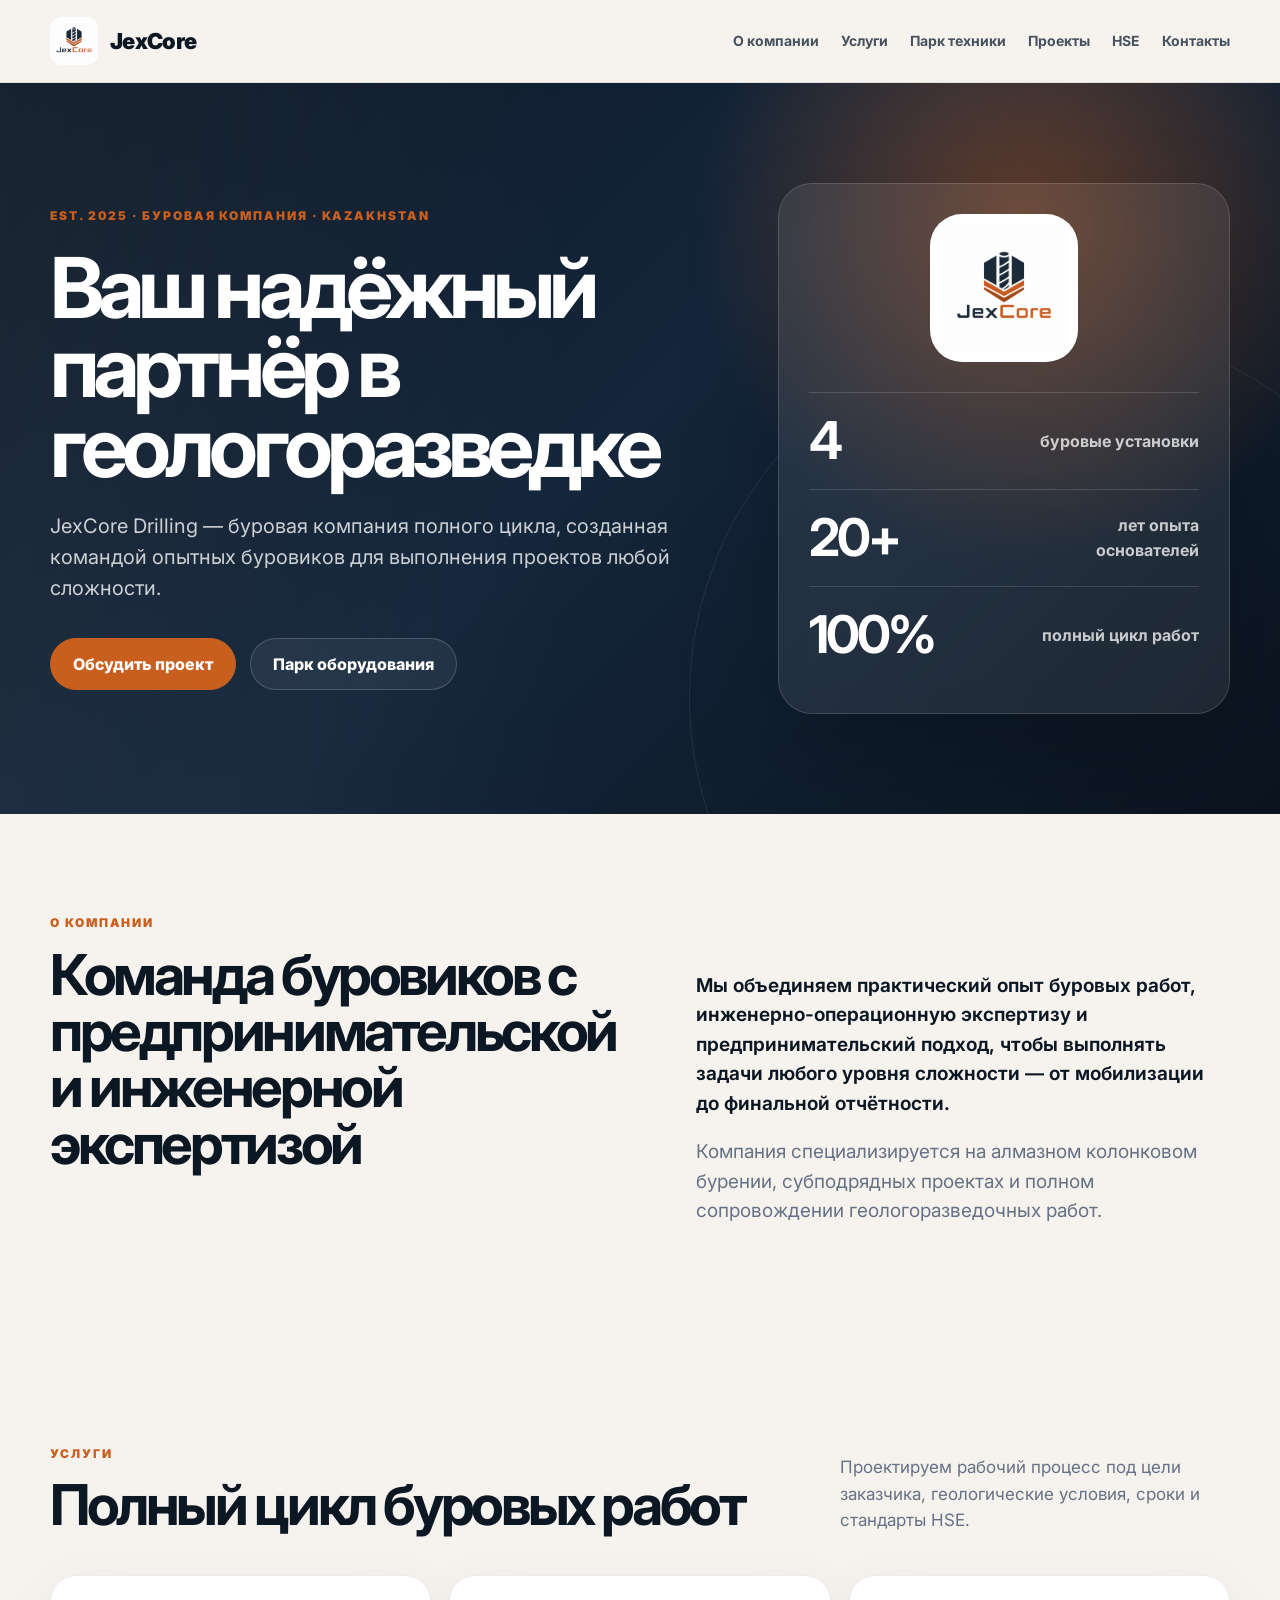
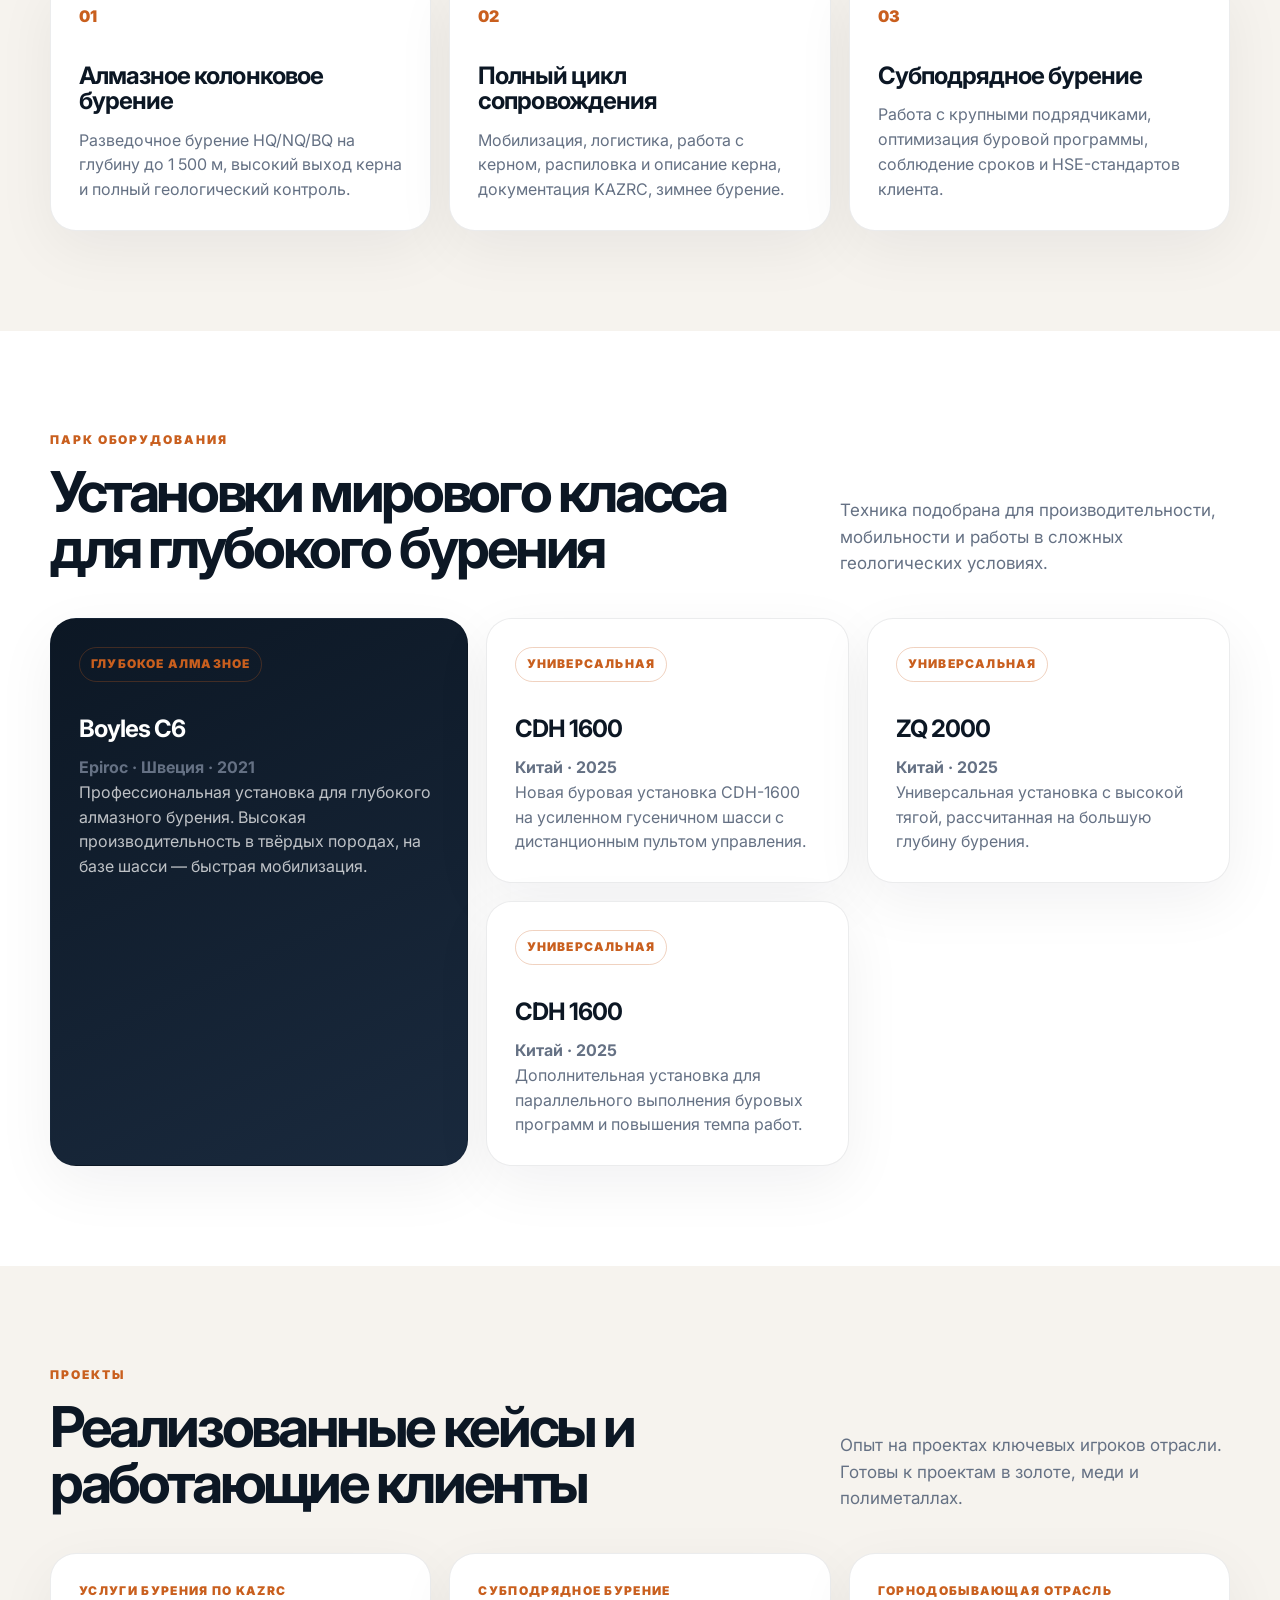
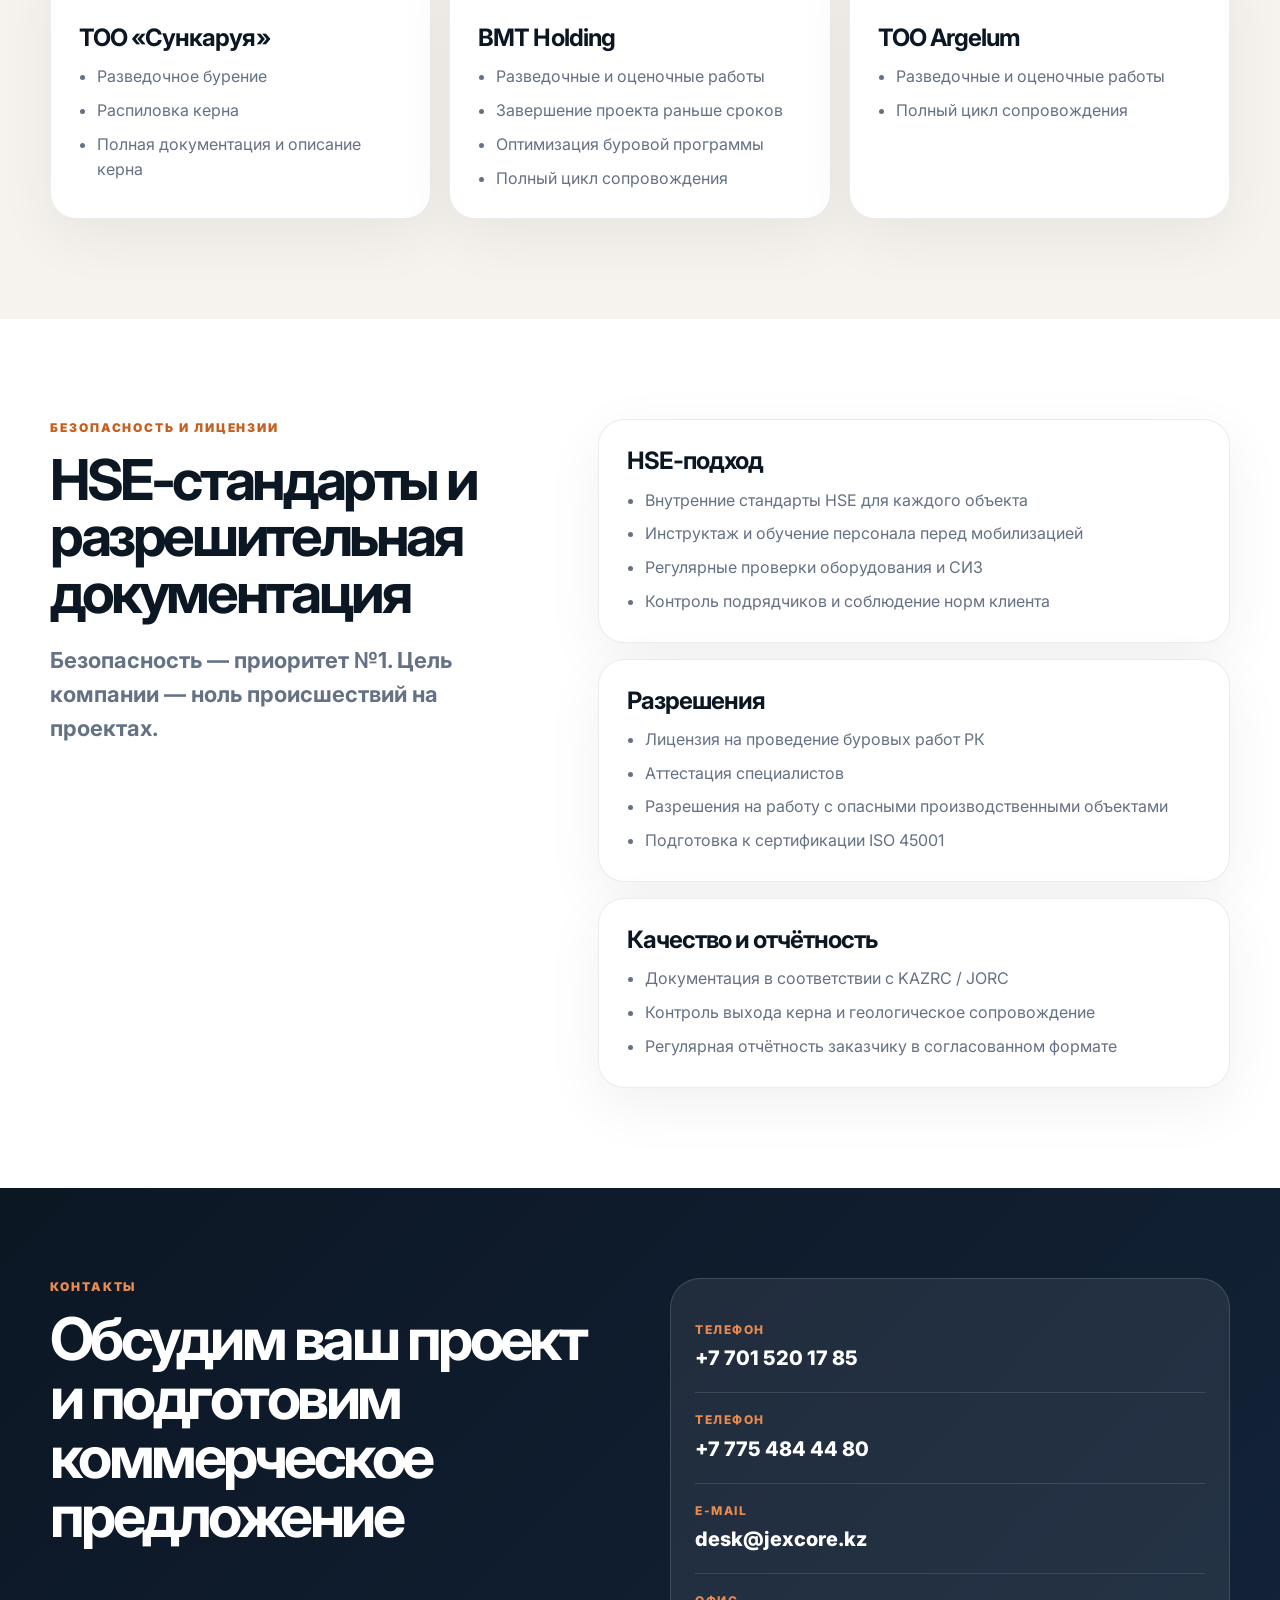
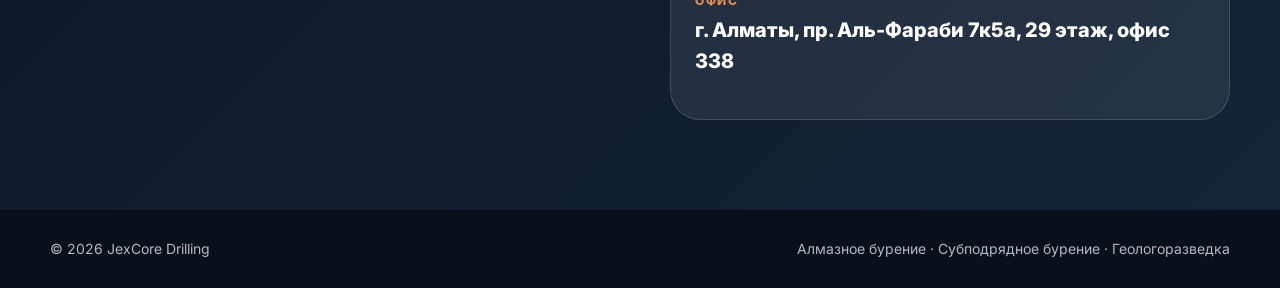
==== index.html @ 74423b24 "Add files via upload" ====
<!doctype html>
<html lang="ru">
<head>
  <meta charset="utf-8" />
  <meta name="viewport" content="width=device-width, initial-scale=1" />
  <title>JexCore Drilling — буровая компания полного цикла</title>
  <meta name="description" content="JexCore Drilling — буровая компания полного цикла в Казахстане: алмазное колонковое бурение HQ/NQ/BQ, сопровождение керна, документация KAZRC/JORC, HSE." />
  <link rel="preconnect" href="https://fonts.googleapis.com">
  <link rel="preconnect" href="https://fonts.gstatic.com" crossorigin>
  <link href="https://fonts.googleapis.com/css2?family=Inter:wght@400;500;600;700;800;900&display=swap" rel="stylesheet">
  <link rel="stylesheet" href="styles.css" />
</head>
<body>
  <header class="site-header" id="top">
    <div class="container header-inner">
      <a class="brand" href="#top" aria-label="JexCore Drilling">
        <img src="assets/jexcore-logo.png" alt="JexCore Drilling logo" />
        <span>JexCore</span>
      </a>
      <nav class="nav" id="nav">
        <a href="#about">О компании</a>
        <a href="#services">Услуги</a>
        <a href="#fleet">Парк техники</a>
        <a href="#projects">Проекты</a>
        <a href="#hse">HSE</a>
        <a href="#contacts">Контакты</a>
      </nav>
      <button class="menu-btn" id="menuBtn" aria-label="Открыть меню"><span></span><span></span></button>
    </div>
  </header>

  <main>
    <section class="hero">
      <div class="hero-bg"></div>
      <div class="container hero-grid">
        <div class="hero-content">
          <div class="eyebrow">EST. 2025 · Буровая компания · Kazakhstan</div>
          <h1>Ваш надёжный партнёр в геологоразведке</h1>
          <p>JexCore Drilling — буровая компания полного цикла, созданная командой опытных буровиков для выполнения проектов любой сложности.</p>
          <div class="hero-actions">
            <a class="btn primary" href="#contacts">Обсудить проект</a>
            <a class="btn ghost" href="#fleet">Парк оборудования</a>
          </div>
        </div>
        <aside class="hero-card">
          <div class="card-logo"><img src="assets/jexcore-logo.png" alt="JexCore icon"></div>
          <div class="metric"><strong>4</strong><span>буровые установки</span></div>
          <div class="metric"><strong>20+</strong><span>лет опыта основателей</span></div>
          <div class="metric"><strong>100%</strong><span>полный цикл работ</span></div>
        </aside>
      </div>
    </section>

    <section class="section about" id="about">
      <div class="container two-col">
        <div>
          <div class="section-kicker">О компании</div>
          <h2>Команда буровиков с предпринимательской и инженерной экспертизой</h2>
        </div>
        <div class="lead-block">
          <p>Мы объединяем практический опыт буровых работ, инженерно-операционную экспертизу и предпринимательский подход, чтобы выполнять задачи любого уровня сложности — от мобилизации до финальной отчётности.</p>
          <p>Компания специализируется на алмазном колонковом бурении, субподрядных проектах и полном сопровождении геологоразведочных работ.</p>
        </div>
      </div>
    </section>

    <section class="section services" id="services">
      <div class="container">
        <div class="section-head">
          <div>
            <div class="section-kicker">Услуги</div>
            <h2>Полный цикл буровых работ</h2>
          </div>
          <p>Проектируем рабочий процесс под цели заказчика, геологические условия, сроки и стандарты HSE.</p>
        </div>
        <div class="cards three">
          <article class="service-card">
            <span>01</span>
            <h3>Алмазное колонковое бурение</h3>
            <p>Разведочное бурение HQ/NQ/BQ на глубину до 1 500 м, высокий выход керна и полный геологический контроль.</p>
          </article>
          <article class="service-card">
            <span>02</span>
            <h3>Полный цикл сопровождения</h3>
            <p>Мобилизация, логистика, работа с керном, распиловка и описание керна, документация KAZRC, зимнее бурение.</p>
          </article>
          <article class="service-card">
            <span>03</span>
            <h3>Субподрядное бурение</h3>
            <p>Работа с крупными подрядчиками, оптимизация буровой программы, соблюдение сроков и HSE-стандартов клиента.</p>
          </article>
        </div>
      </div>
    </section>

    <section class="section fleet" id="fleet">
      <div class="container">
        <div class="section-head">
          <div>
            <div class="section-kicker">Парк оборудования</div>
            <h2>Установки мирового класса для глубокого бурения</h2>
          </div>
          <p>Техника подобрана для производительности, мобильности и работы в сложных геологических условиях.</p>
        </div>
        <div class="fleet-grid">
          <article class="rig-card featured">
            <div class="tag">Глубокое алмазное</div>
            <h3>Boyles C6</h3>
            <p class="muted">Epiroc · Швеция · 2021</p>
            <p>Профессиональная установка для глубокого алмазного бурения. Высокая производительность в твёрдых породах, на базе шасси — быстрая мобилизация.</p>
          </article>
          <article class="rig-card">
            <div class="tag">Универсальная</div>
            <h3>CDH 1600</h3>
            <p class="muted">Китай · 2025</p>
            <p>Новая буровая установка CDH-1600 на усиленном гусеничном шасси с дистанционным пультом управления.</p>
          </article>
          <article class="rig-card">
            <div class="tag">Универсальная</div>
            <h3>ZQ 2000</h3>
            <p class="muted">Китай · 2025</p>
            <p>Универсальная установка с высокой тягой, рассчитанная на большую глубину бурения.</p>
          </article>
          <article class="rig-card">
            <div class="tag">Универсальная</div>
            <h3>CDH 1600</h3>
            <p class="muted">Китай · 2025</p>
            <p>Дополнительная установка для параллельного выполнения буровых программ и повышения темпа работ.</p>
          </article>
        </div>
      </div>
    </section>

    <section class="section projects" id="projects">
      <div class="container">
        <div class="section-head">
          <div>
            <div class="section-kicker">Проекты</div>
            <h2>Реализованные кейсы и работающие клиенты</h2>
          </div>
          <p>Опыт на проектах ключевых игроков отрасли. Готовы к проектам в золоте, меди и полиметаллах.</p>
        </div>
        <div class="project-grid">
          <article class="project-card">
            <div class="project-type">Услуги бурения по KAZRC</div>
            <h3>ТОО «Сункаруя»</h3>
            <ul>
              <li>Разведочное бурение</li>
              <li>Распиловка керна</li>
              <li>Полная документация и описание керна</li>
            </ul>
          </article>
          <article class="project-card">
            <div class="project-type">Субподрядное бурение</div>
            <h3>BMT Holding</h3>
            <ul>
              <li>Разведочные и оценочные работы</li>
              <li>Завершение проекта раньше сроков</li>
              <li>Оптимизация буровой программы</li>
              <li>Полный цикл сопровождения</li>
            </ul>
          </article>
          <article class="project-card">
            <div class="project-type">Горнодобывающая отрасль</div>
            <h3>ТОО Argelum</h3>
            <ul>
              <li>Разведочные и оценочные работы</li>
              <li>Полный цикл сопровождения</li>
            </ul>
          </article>
        </div>
      </div>
    </section>

    <section class="section hse" id="hse">
      <div class="container two-col">
        <div>
          <div class="section-kicker">Безопасность и лицензии</div>
          <h2>HSE-стандарты и разрешительная документация</h2>
          <p class="hse-lead">Безопасность — приоритет №1. Цель компании — ноль происшествий на проектах.</p>
        </div>
        <div class="hse-grid">
          <article>
            <h3>HSE-подход</h3>
            <ul>
              <li>Внутренние стандарты HSE для каждого объекта</li>
              <li>Инструктаж и обучение персонала перед мобилизацией</li>
              <li>Регулярные проверки оборудования и СИЗ</li>
              <li>Контроль подрядчиков и соблюдение норм клиента</li>
            </ul>
          </article>
          <article>
            <h3>Разрешения</h3>
            <ul>
              <li>Лицензия на проведение буровых работ РК</li>
              <li>Аттестация специалистов</li>
              <li>Разрешения на работу с опасными производственными объектами</li>
              <li>Подготовка к сертификации ISO 45001</li>
            </ul>
          </article>
          <article>
            <h3>Качество и отчётность</h3>
            <ul>
              <li>Документация в соответствии с KAZRC / JORC</li>
              <li>Контроль выхода керна и геологическое сопровождение</li>
              <li>Регулярная отчётность заказчику в согласованном формате</li>
            </ul>
          </article>
        </div>
      </div>
    </section>

    <section class="cta" id="contacts">
      <div class="container cta-inner">
        <div>
          <div class="section-kicker light">Контакты</div>
          <h2>Обсудим ваш проект и подготовим коммерческое предложение</h2>
        </div>
        <div class="contacts-card">
          <a href="tel:+77015201785"><span>Телефон</span>+7 701 520 17 85</a>
          <a href="tel:+77754844480"><span>Телефон</span>+7 775 484 44 80</a>
          <a href="mailto:desk@jexcore.kz"><span>E-mail</span>desk@jexcore.kz</a>
          <p><span>Офис</span>г. Алматы, пр. Аль-Фараби 7к5а, 29 этаж, офис 338</p>
        </div>
      </div>
    </section>
  </main>

  <footer class="footer">
    <div class="container footer-inner">
      <div>© 2026 JexCore Drilling</div>
      <div>Алмазное бурение · Субподрядное бурение · Геологоразведка</div>
    </div>
  </footer>

  <script src="script.js"></script>
</body>
</html>
---- styles.css ----
:root{
  --ink:#0c1724;
  --ink-2:#162436;
  --muted:#657184;
  --line:#e8ebef;
  --bg:#f6f3ee;
  --paper:#ffffff;
  --copper:#c95f1e;
  --copper-dark:#8e3f14;
  --sand:#efe5d8;
  --radius:26px;
  --shadow:0 24px 80px rgba(12,23,36,.12);
}
*{box-sizing:border-box}
html{scroll-behavior:smooth}
body{margin:0;font-family:Inter,system-ui,-apple-system,Segoe UI,Roboto,Arial,sans-serif;color:var(--ink);background:var(--bg);line-height:1.55}
a{color:inherit;text-decoration:none}
img{max-width:100%;display:block}
.container{width:min(1180px,calc(100% - 40px));margin:0 auto}
.site-header{position:sticky;top:0;z-index:20;background:rgba(246,243,238,.82);backdrop-filter:blur(16px);border-bottom:1px solid rgba(12,23,36,.08)}
.header-inner{height:82px;display:flex;align-items:center;justify-content:space-between;gap:28px}
.brand{display:flex;align-items:center;gap:12px;font-weight:900;letter-spacing:-.03em;font-size:22px}.brand img{width:48px;height:48px;object-fit:contain;border-radius:12px}.nav{display:flex;align-items:center;gap:22px;font-size:14px;font-weight:700;color:var(--ink-2)}.nav a{opacity:.78}.nav a:hover{opacity:1;color:var(--copper)}.menu-btn{display:none;background:transparent;border:0;padding:8px;cursor:pointer}.menu-btn span{display:block;width:24px;height:2px;background:var(--ink);margin:6px 0;border-radius:10px}
.hero{position:relative;overflow:hidden;background:linear-gradient(135deg,#0c1724 0%,#14263b 48%,#0b141f 100%);color:white}.hero-bg{position:absolute;inset:0;background:radial-gradient(circle at 80% 20%,rgba(201,95,30,.45),transparent 28%),linear-gradient(90deg,rgba(255,255,255,.05),transparent 45%)}.hero:after{content:"";position:absolute;right:-12%;bottom:-35%;width:58%;aspect-ratio:1;border:1px solid rgba(255,255,255,.08);border-radius:50%}.hero-grid{position:relative;z-index:1;display:grid;grid-template-columns:1.2fr .8fr;gap:50px;align-items:center;min-height:720px;padding:100px 0}.eyebrow,.section-kicker{text-transform:uppercase;letter-spacing:.16em;font-size:12px;font-weight:900;color:var(--copper)}.hero h1{font-size:clamp(44px,7vw,84px);line-height:.95;letter-spacing:-.07em;margin:22px 0 24px;max-width:820px}.hero p{font-size:20px;color:rgba(255,255,255,.78);max-width:680px;margin:0 0 34px}.hero-actions{display:flex;gap:14px;flex-wrap:wrap}.btn{display:inline-flex;align-items:center;justify-content:center;min-height:52px;padding:0 22px;border-radius:999px;font-weight:800;border:1px solid rgba(255,255,255,.18)}.btn.primary{background:var(--copper);color:#fff;border-color:var(--copper)}.btn.primary:hover{background:#d46b2a}.btn.ghost{color:#fff;background:rgba(255,255,255,.06)}.hero-card{background:rgba(255,255,255,.08);border:1px solid rgba(255,255,255,.14);border-radius:34px;padding:30px;backdrop-filter:blur(14px);box-shadow:0 40px 100px rgba(0,0,0,.2)}.card-logo{width:148px;height:148px;margin:0 auto 30px;background:#fff;border-radius:32px;padding:10px}.metric{display:flex;align-items:center;justify-content:space-between;gap:20px;border-top:1px solid rgba(255,255,255,.14);padding:22px 0}.metric strong{font-size:52px;letter-spacing:-.06em;color:#fff;line-height:1}.metric span{max-width:170px;color:rgba(255,255,255,.75);font-weight:700;text-align:right}
.section{padding:100px 0}.two-col{display:grid;grid-template-columns:.85fr 1.15fr;gap:80px}.section h2{font-size:clamp(34px,4.4vw,58px);line-height:1;letter-spacing:-.06em;margin:14px 0 0}.lead-block{font-size:19px;color:var(--muted);padding-top:38px}.lead-block p:first-child{color:var(--ink);font-weight:650}.section-head{display:flex;align-items:end;justify-content:space-between;gap:40px;margin-bottom:42px}.section-head p{max-width:390px;color:var(--muted);font-size:17px;margin:0}.cards.three{display:grid;grid-template-columns:repeat(3,1fr);gap:18px}.service-card,.rig-card,.project-card,.hse-grid article{background:var(--paper);border:1px solid rgba(12,23,36,.08);border-radius:var(--radius);padding:28px;box-shadow:0 18px 60px rgba(12,23,36,.06)}.service-card span{display:inline-flex;color:var(--copper);font-weight:900;margin-bottom:34px}.service-card h3,.rig-card h3,.project-card h3,.hse-grid h3{font-size:24px;line-height:1.05;letter-spacing:-.04em;margin:0 0 14px}.service-card p,.rig-card p,.project-card li,.hse-grid li{color:var(--muted);margin:0}.fleet{background:#fff}.fleet-grid{display:grid;grid-template-columns:1.15fr 1fr 1fr;gap:18px}.rig-card.featured{grid-row:span 2;background:linear-gradient(155deg,var(--ink) 0%,#1a2a3e 100%);color:#fff}.rig-card.featured p{color:rgba(255,255,255,.73)}.tag{display:inline-flex;border:1px solid rgba(201,95,30,.28);color:var(--copper);border-radius:999px;padding:7px 11px;font-size:12px;text-transform:uppercase;font-weight:900;letter-spacing:.1em;margin-bottom:34px}.muted{color:var(--muted)!important;font-weight:700}.projects{background:var(--bg)}.project-grid{display:grid;grid-template-columns:repeat(3,1fr);gap:18px}.project-type{color:var(--copper);font-size:12px;font-weight:900;letter-spacing:.11em;text-transform:uppercase;margin-bottom:24px}.project-card ul,.hse-grid ul{padding-left:18px;margin:0}.project-card li+li,.hse-grid li+li{margin-top:9px}.hse{background:#fff}.hse-lead{font-size:22px;color:var(--muted);font-weight:700}.hse-grid{display:grid;gap:16px}.cta{background:linear-gradient(135deg,var(--ink),#132339);color:#fff;padding:90px 0}.cta-inner{display:grid;grid-template-columns:1fr 1fr;gap:60px;align-items:start}.section-kicker.light{color:#e98b51}.cta h2{font-size:clamp(34px,4.6vw,62px);line-height:1;letter-spacing:-.06em;margin:14px 0 0}.contacts-card{background:rgba(255,255,255,.08);border:1px solid rgba(255,255,255,.14);border-radius:30px;padding:24px}.contacts-card a,.contacts-card p{display:block;margin:0;padding:18px 0;border-bottom:1px solid rgba(255,255,255,.12);font-size:20px;font-weight:800}.contacts-card p{border-bottom:0}.contacts-card span{display:block;color:#e98b51;font-size:12px;text-transform:uppercase;letter-spacing:.13em;margin-bottom:4px}.footer{padding:28px 0;background:#08111b;color:rgba(255,255,255,.7);font-size:14px}.footer-inner{display:flex;justify-content:space-between;gap:20px}
@media (max-width:900px){.header-inner{height:72px}.menu-btn{display:block}.nav{position:absolute;top:72px;left:20px;right:20px;display:none;flex-direction:column;align-items:flex-start;background:#fff;border:1px solid var(--line);border-radius:22px;padding:18px;box-shadow:var(--shadow)}.nav.open{display:flex}.hero-grid,.two-col,.cta-inner{grid-template-columns:1fr}.hero-grid{min-height:auto;padding:72px 0}.hero-card{max-width:460px}.section{padding:70px 0}.section-head{display:block}.section-head p{margin-top:14px}.cards.three,.fleet-grid,.project-grid{grid-template-columns:1fr}.rig-card.featured{grid-row:auto}.footer-inner{flex-direction:column}.lead-block{padding-top:0}}
@media (max-width:560px){.container{width:min(100% - 28px,1180px)}.brand span{font-size:18px}.brand img{width:42px;height:42px}.hero h1{font-size:48px}.hero p{font-size:17px}.metric strong{font-size:42px}.metric span{text-align:left}.metric{align-items:flex-start;flex-direction:column}.cards.three,.fleet-grid,.project-grid{gap:12px}.service-card,.rig-card,.project-card,.hse-grid article{padding:22px}.contacts-card a,.contacts-card p{font-size:17px}.cta{padding:70px 0}}
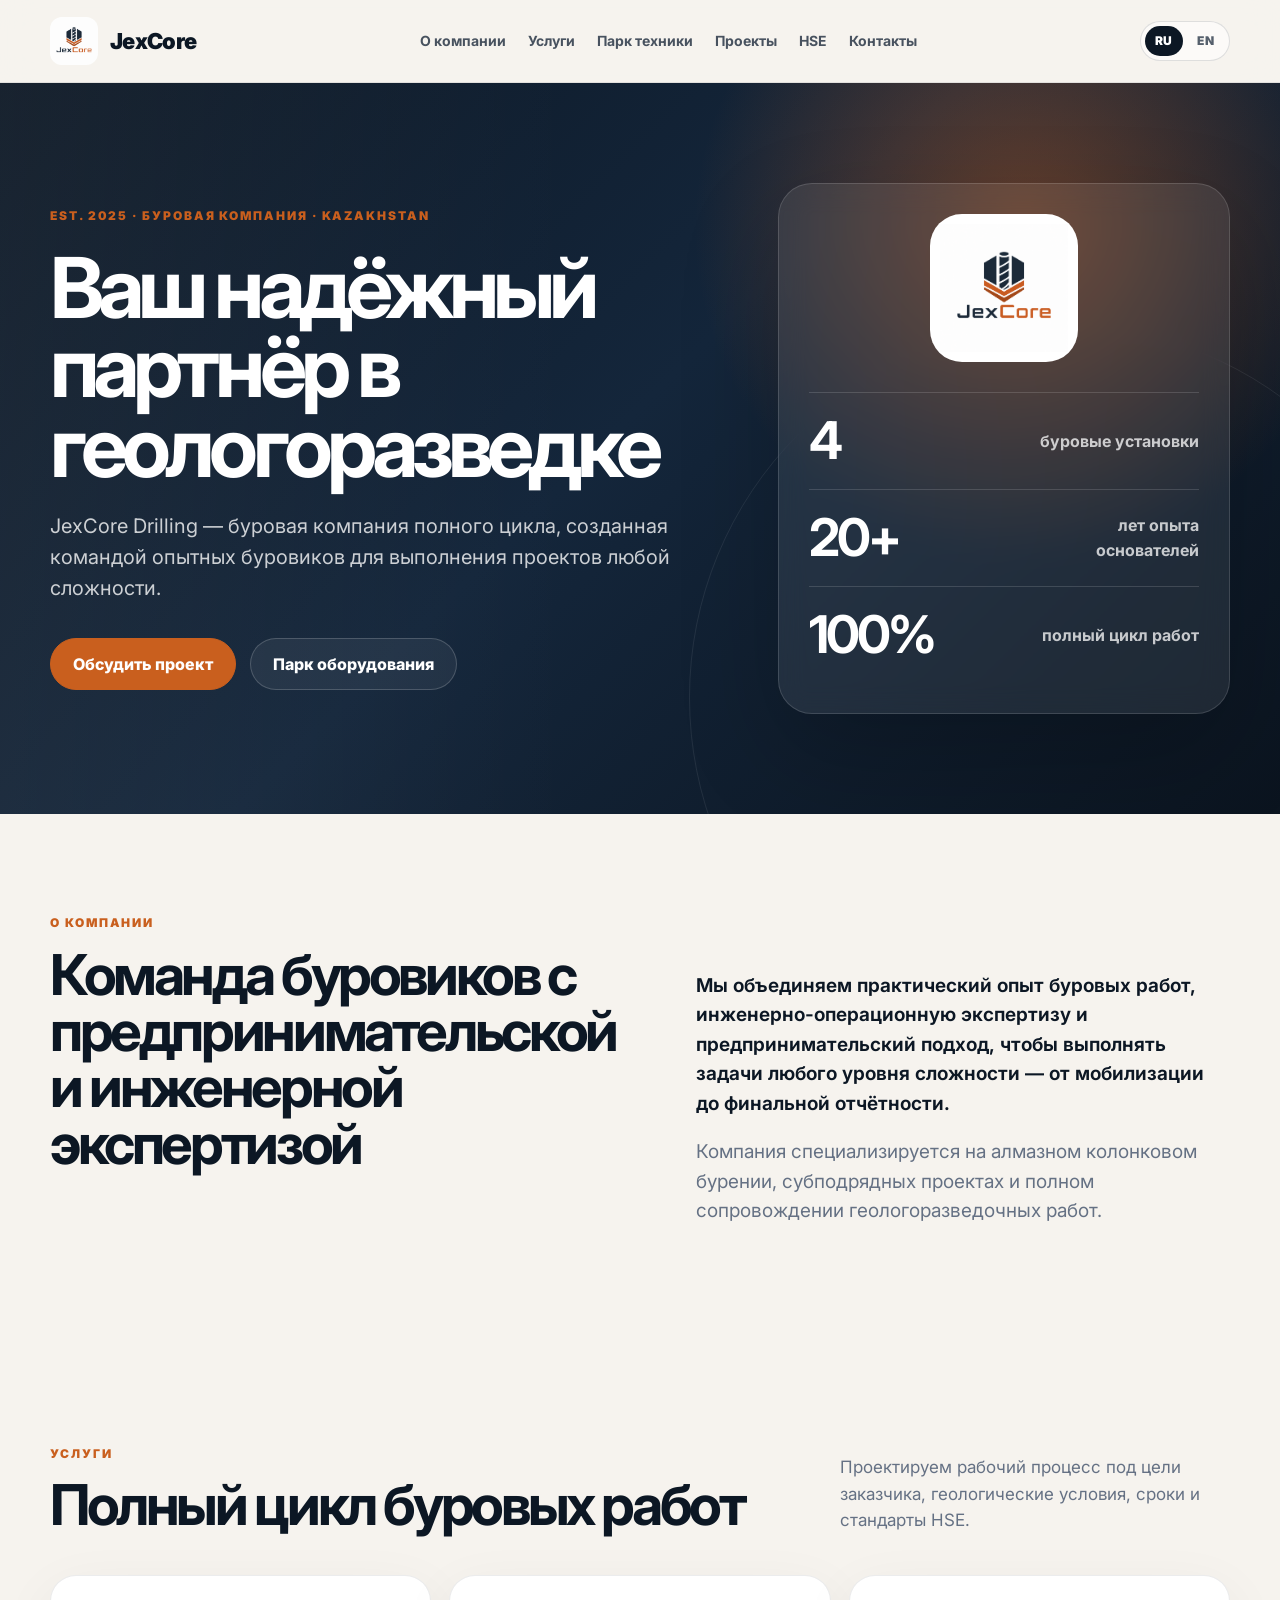
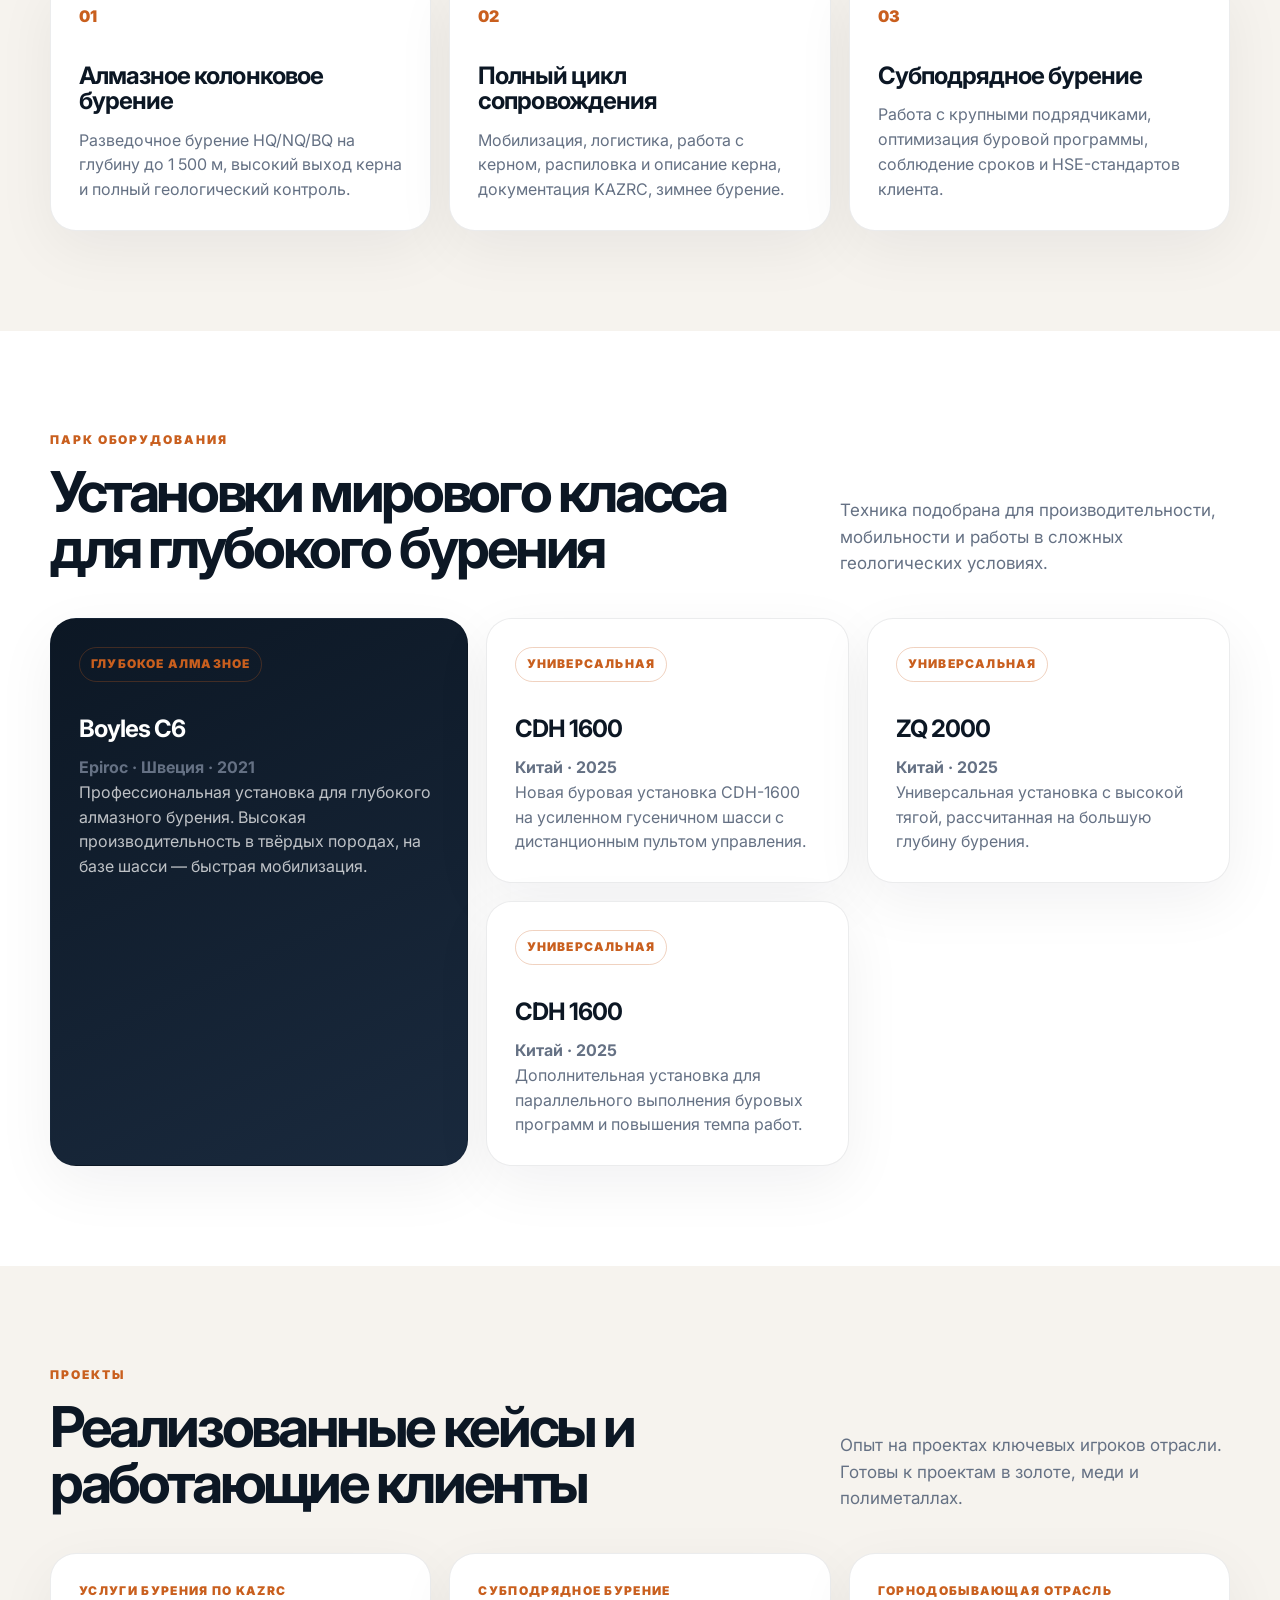
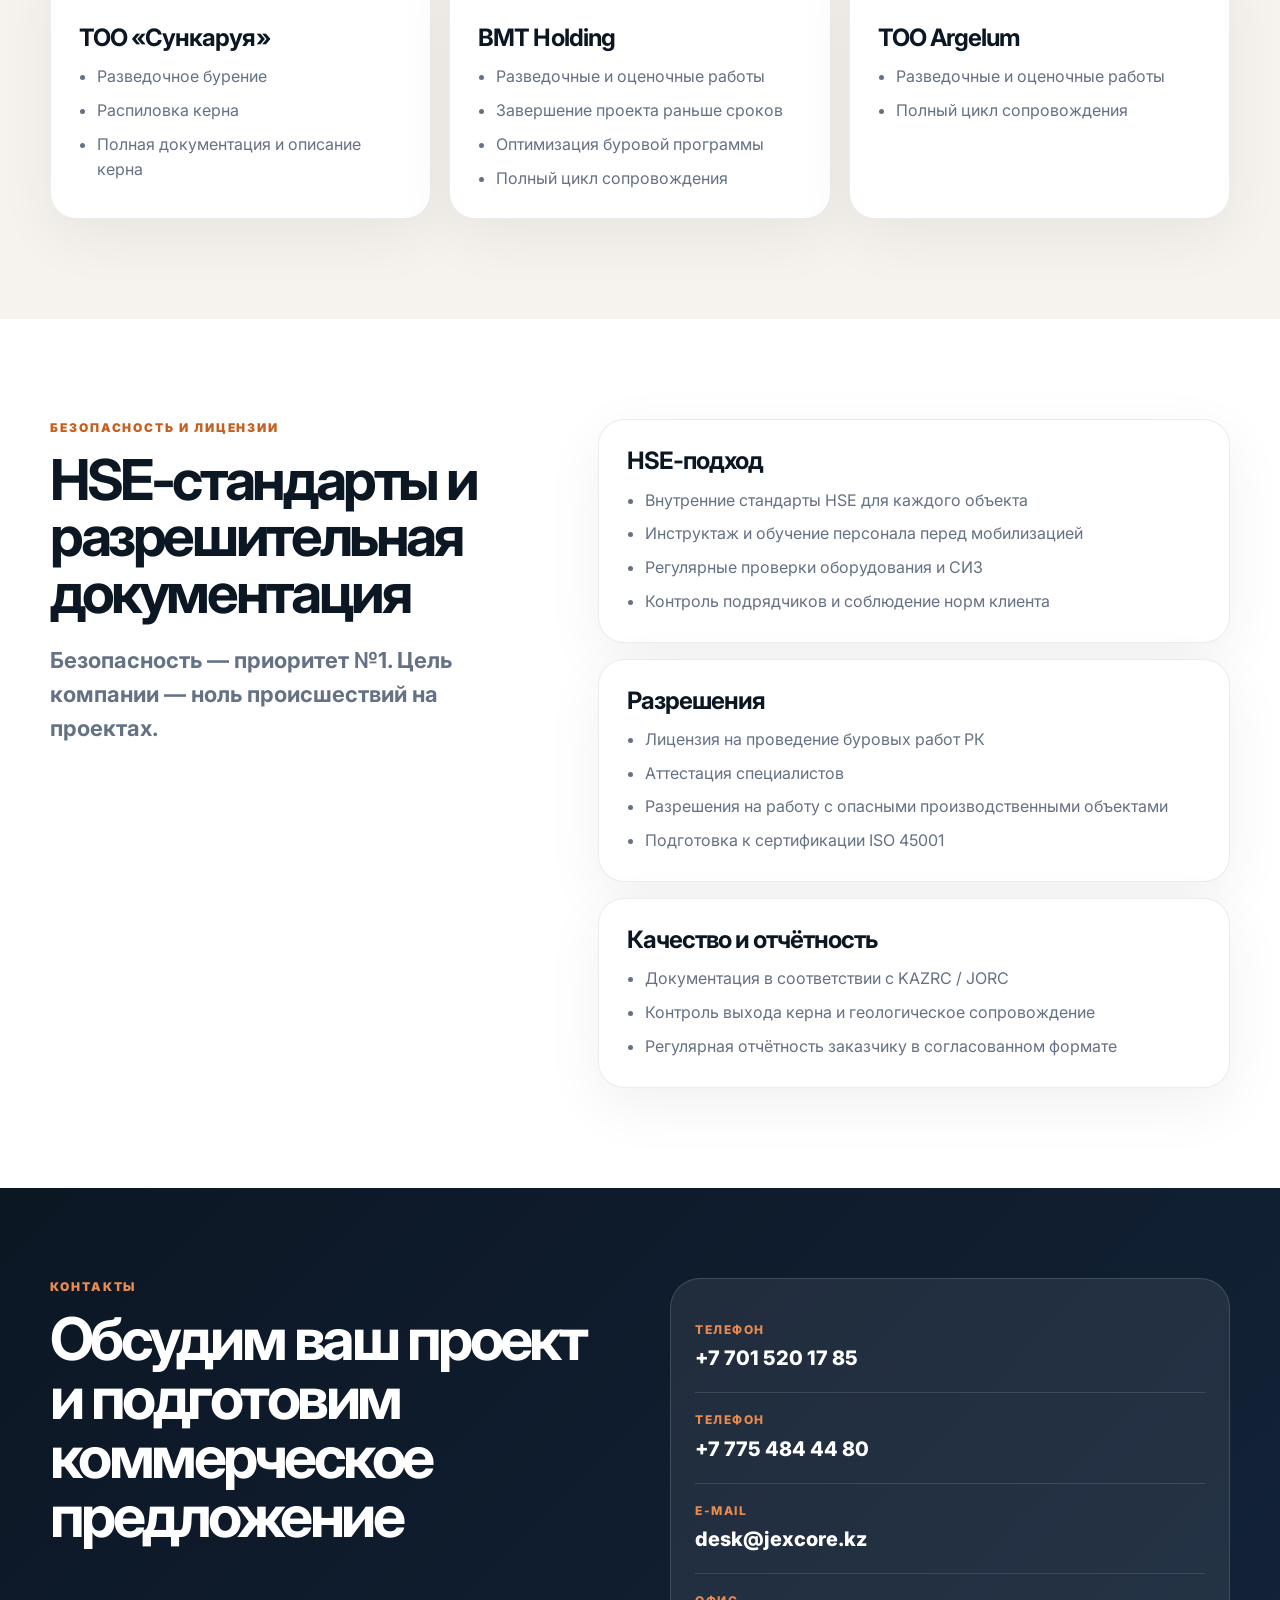
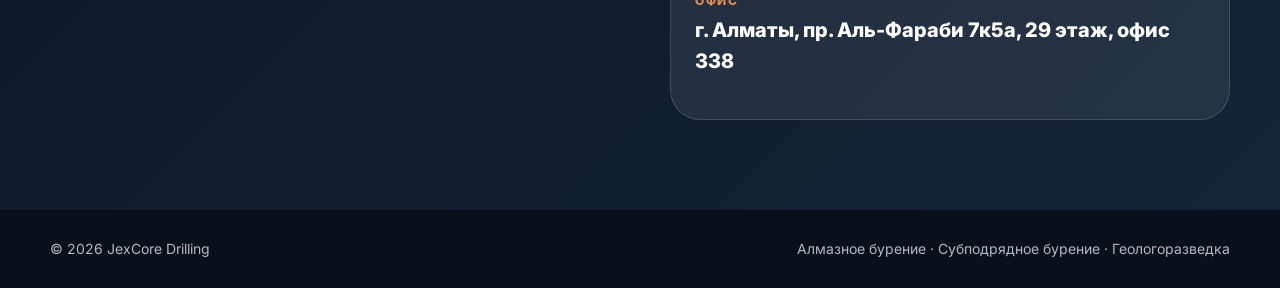
==== commit 437af275: "Add files via upload" ====
--- a/index.html
+++ b/index.html
@@ -8,6 +8,8 @@
   <link rel="preconnect" href="https://fonts.googleapis.com">
   <link rel="preconnect" href="https://fonts.gstatic.com" crossorigin>
   <link href="https://fonts.googleapis.com/css2?family=Inter:wght@400;500;600;700;800;900&display=swap" rel="stylesheet">
+  <link rel="alternate" hreflang="ru" href="index.html" />
+  <link rel="alternate" hreflang="en" href="en.html" />
   <link rel="stylesheet" href="styles.css" />
 </head>
 <body>
@@ -25,6 +27,7 @@
         <a href="#hse">HSE</a>
         <a href="#contacts">Контакты</a>
       </nav>
+      <div class="lang-switch" aria-label="Выбор языка"><a class="active" href="index.html">RU</a><a href="en.html">EN</a></div>
       <button class="menu-btn" id="menuBtn" aria-label="Открыть меню"><span></span><span></span></button>
     </div>
   </header>
--- a/styles.css
+++ b/styles.css
@@ -19,8 +19,9 @@
 .container{width:min(1180px,calc(100% - 40px));margin:0 auto}
 .site-header{position:sticky;top:0;z-index:20;background:rgba(246,243,238,.82);backdrop-filter:blur(16px);border-bottom:1px solid rgba(12,23,36,.08)}
 .header-inner{height:82px;display:flex;align-items:center;justify-content:space-between;gap:28px}
-.brand{display:flex;align-items:center;gap:12px;font-weight:900;letter-spacing:-.03em;font-size:22px}.brand img{width:48px;height:48px;object-fit:contain;border-radius:12px}.nav{display:flex;align-items:center;gap:22px;font-size:14px;font-weight:700;color:var(--ink-2)}.nav a{opacity:.78}.nav a:hover{opacity:1;color:var(--copper)}.menu-btn{display:none;background:transparent;border:0;padding:8px;cursor:pointer}.menu-btn span{display:block;width:24px;height:2px;background:var(--ink);margin:6px 0;border-radius:10px}
+.brand{display:flex;align-items:center;gap:12px;font-weight:900;letter-spacing:-.03em;font-size:22px}.brand img{width:48px;height:48px;object-fit:contain;border-radius:12px}.nav{display:flex;align-items:center;gap:22px;font-size:14px;font-weight:700;color:var(--ink-2)}.nav a{opacity:.78}.nav a:hover{opacity:1;color:var(--copper)}.lang-switch{display:flex;align-items:center;gap:4px;border:1px solid rgba(12,23,36,.12);border-radius:999px;padding:4px;background:rgba(255,255,255,.55)}.lang-switch a{display:inline-flex;align-items:center;justify-content:center;min-width:38px;height:30px;border-radius:999px;font-size:12px;font-weight:900;letter-spacing:.06em;color:var(--ink-2);opacity:.72}.lang-switch a.active{background:var(--ink);color:#fff;opacity:1}.lang-switch a:hover{opacity:1;color:var(--copper)}.lang-switch a.active:hover{color:#fff}
+.menu-btn{display:none;background:transparent;border:0;padding:8px;cursor:pointer}.menu-btn span{display:block;width:24px;height:2px;background:var(--ink);margin:6px 0;border-radius:10px}
 .hero{position:relative;overflow:hidden;background:linear-gradient(135deg,#0c1724 0%,#14263b 48%,#0b141f 100%);color:white}.hero-bg{position:absolute;inset:0;background:radial-gradient(circle at 80% 20%,rgba(201,95,30,.45),transparent 28%),linear-gradient(90deg,rgba(255,255,255,.05),transparent 45%)}.hero:after{content:"";position:absolute;right:-12%;bottom:-35%;width:58%;aspect-ratio:1;border:1px solid rgba(255,255,255,.08);border-radius:50%}.hero-grid{position:relative;z-index:1;display:grid;grid-template-columns:1.2fr .8fr;gap:50px;align-items:center;min-height:720px;padding:100px 0}.eyebrow,.section-kicker{text-transform:uppercase;letter-spacing:.16em;font-size:12px;font-weight:900;color:var(--copper)}.hero h1{font-size:clamp(44px,7vw,84px);line-height:.95;letter-spacing:-.07em;margin:22px 0 24px;max-width:820px}.hero p{font-size:20px;color:rgba(255,255,255,.78);max-width:680px;margin:0 0 34px}.hero-actions{display:flex;gap:14px;flex-wrap:wrap}.btn{display:inline-flex;align-items:center;justify-content:center;min-height:52px;padding:0 22px;border-radius:999px;font-weight:800;border:1px solid rgba(255,255,255,.18)}.btn.primary{background:var(--copper);color:#fff;border-color:var(--copper)}.btn.primary:hover{background:#d46b2a}.btn.ghost{color:#fff;background:rgba(255,255,255,.06)}.hero-card{background:rgba(255,255,255,.08);border:1px solid rgba(255,255,255,.14);border-radius:34px;padding:30px;backdrop-filter:blur(14px);box-shadow:0 40px 100px rgba(0,0,0,.2)}.card-logo{width:148px;height:148px;margin:0 auto 30px;background:#fff;border-radius:32px;padding:10px}.metric{display:flex;align-items:center;justify-content:space-between;gap:20px;border-top:1px solid rgba(255,255,255,.14);padding:22px 0}.metric strong{font-size:52px;letter-spacing:-.06em;color:#fff;line-height:1}.metric span{max-width:170px;color:rgba(255,255,255,.75);font-weight:700;text-align:right}
 .section{padding:100px 0}.two-col{display:grid;grid-template-columns:.85fr 1.15fr;gap:80px}.section h2{font-size:clamp(34px,4.4vw,58px);line-height:1;letter-spacing:-.06em;margin:14px 0 0}.lead-block{font-size:19px;color:var(--muted);padding-top:38px}.lead-block p:first-child{color:var(--ink);font-weight:650}.section-head{display:flex;align-items:end;justify-content:space-between;gap:40px;margin-bottom:42px}.section-head p{max-width:390px;color:var(--muted);font-size:17px;margin:0}.cards.three{display:grid;grid-template-columns:repeat(3,1fr);gap:18px}.service-card,.rig-card,.project-card,.hse-grid article{background:var(--paper);border:1px solid rgba(12,23,36,.08);border-radius:var(--radius);padding:28px;box-shadow:0 18px 60px rgba(12,23,36,.06)}.service-card span{display:inline-flex;color:var(--copper);font-weight:900;margin-bottom:34px}.service-card h3,.rig-card h3,.project-card h3,.hse-grid h3{font-size:24px;line-height:1.05;letter-spacing:-.04em;margin:0 0 14px}.service-card p,.rig-card p,.project-card li,.hse-grid li{color:var(--muted);margin:0}.fleet{background:#fff}.fleet-grid{display:grid;grid-template-columns:1.15fr 1fr 1fr;gap:18px}.rig-card.featured{grid-row:span 2;background:linear-gradient(155deg,var(--ink) 0%,#1a2a3e 100%);color:#fff}.rig-card.featured p{color:rgba(255,255,255,.73)}.tag{display:inline-flex;border:1px solid rgba(201,95,30,.28);color:var(--copper);border-radius:999px;padding:7px 11px;font-size:12px;text-transform:uppercase;font-weight:900;letter-spacing:.1em;margin-bottom:34px}.muted{color:var(--muted)!important;font-weight:700}.projects{background:var(--bg)}.project-grid{display:grid;grid-template-columns:repeat(3,1fr);gap:18px}.project-type{color:var(--copper);font-size:12px;font-weight:900;letter-spacing:.11em;text-transform:uppercase;margin-bottom:24px}.project-card ul,.hse-grid ul{padding-left:18px;margin:0}.project-card li+li,.hse-grid li+li{margin-top:9px}.hse{background:#fff}.hse-lead{font-size:22px;color:var(--muted);font-weight:700}.hse-grid{display:grid;gap:16px}.cta{background:linear-gradient(135deg,var(--ink),#132339);color:#fff;padding:90px 0}.cta-inner{display:grid;grid-template-columns:1fr 1fr;gap:60px;align-items:start}.section-kicker.light{color:#e98b51}.cta h2{font-size:clamp(34px,4.6vw,62px);line-height:1;letter-spacing:-.06em;margin:14px 0 0}.contacts-card{background:rgba(255,255,255,.08);border:1px solid rgba(255,255,255,.14);border-radius:30px;padding:24px}.contacts-card a,.contacts-card p{display:block;margin:0;padding:18px 0;border-bottom:1px solid rgba(255,255,255,.12);font-size:20px;font-weight:800}.contacts-card p{border-bottom:0}.contacts-card span{display:block;color:#e98b51;font-size:12px;text-transform:uppercase;letter-spacing:.13em;margin-bottom:4px}.footer{padding:28px 0;background:#08111b;color:rgba(255,255,255,.7);font-size:14px}.footer-inner{display:flex;justify-content:space-between;gap:20px}
-@media (max-width:900px){.header-inner{height:72px}.menu-btn{display:block}.nav{position:absolute;top:72px;left:20px;right:20px;display:none;flex-direction:column;align-items:flex-start;background:#fff;border:1px solid var(--line);border-radius:22px;padding:18px;box-shadow:var(--shadow)}.nav.open{display:flex}.hero-grid,.two-col,.cta-inner{grid-template-columns:1fr}.hero-grid{min-height:auto;padding:72px 0}.hero-card{max-width:460px}.section{padding:70px 0}.section-head{display:block}.section-head p{margin-top:14px}.cards.three,.fleet-grid,.project-grid{grid-template-columns:1fr}.rig-card.featured{grid-row:auto}.footer-inner{flex-direction:column}.lead-block{padding-top:0}}
-@media (max-width:560px){.container{width:min(100% - 28px,1180px)}.brand span{font-size:18px}.brand img{width:42px;height:42px}.hero h1{font-size:48px}.hero p{font-size:17px}.metric strong{font-size:42px}.metric span{text-align:left}.metric{align-items:flex-start;flex-direction:column}.cards.three,.fleet-grid,.project-grid{gap:12px}.service-card,.rig-card,.project-card,.hse-grid article{padding:22px}.contacts-card a,.contacts-card p{font-size:17px}.cta{padding:70px 0}}
+@media (max-width:900px){.header-inner{height:72px;gap:12px}.lang-switch{margin-left:auto}.menu-btn{display:block}.nav{position:absolute;top:72px;left:20px;right:20px;display:none;flex-direction:column;align-items:flex-start;background:#fff;border:1px solid var(--line);border-radius:22px;padding:18px;box-shadow:var(--shadow)}.nav.open{display:flex}.hero-grid,.two-col,.cta-inner{grid-template-columns:1fr}.hero-grid{min-height:auto;padding:72px 0}.hero-card{max-width:460px}.section{padding:70px 0}.section-head{display:block}.section-head p{margin-top:14px}.cards.three,.fleet-grid,.project-grid{grid-template-columns:1fr}.rig-card.featured{grid-row:auto}.footer-inner{flex-direction:column}.lead-block{padding-top:0}}
+@media (max-width:560px){.container{width:min(100% - 28px,1180px)}.lang-switch a{min-width:32px;height:28px;font-size:11px}.brand span{font-size:18px}.brand img{width:42px;height:42px}.hero h1{font-size:48px}.hero p{font-size:17px}.metric strong{font-size:42px}.metric span{text-align:left}.metric{align-items:flex-start;flex-direction:column}.cards.three,.fleet-grid,.project-grid{gap:12px}.service-card,.rig-card,.project-card,.hse-grid article{padding:22px}.contacts-card a,.contacts-card p{font-size:17px}.cta{padding:70px 0}}
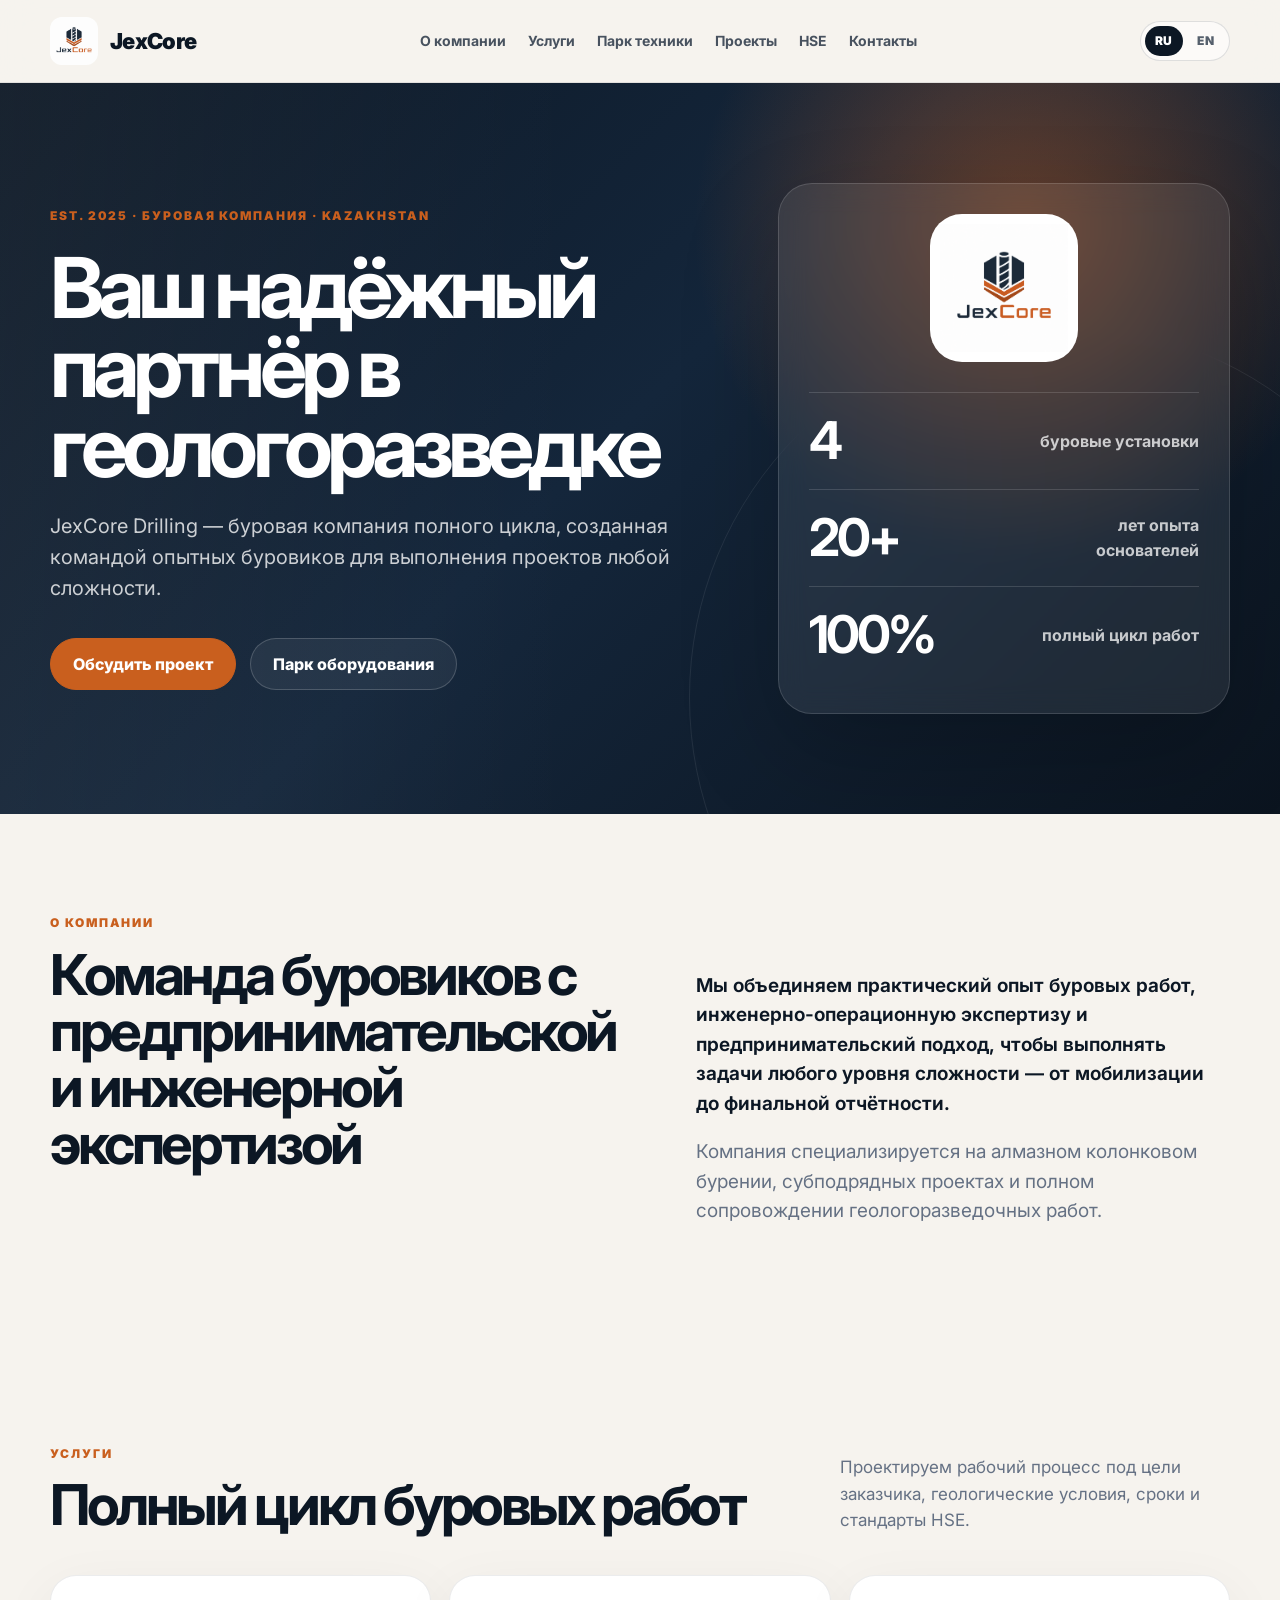
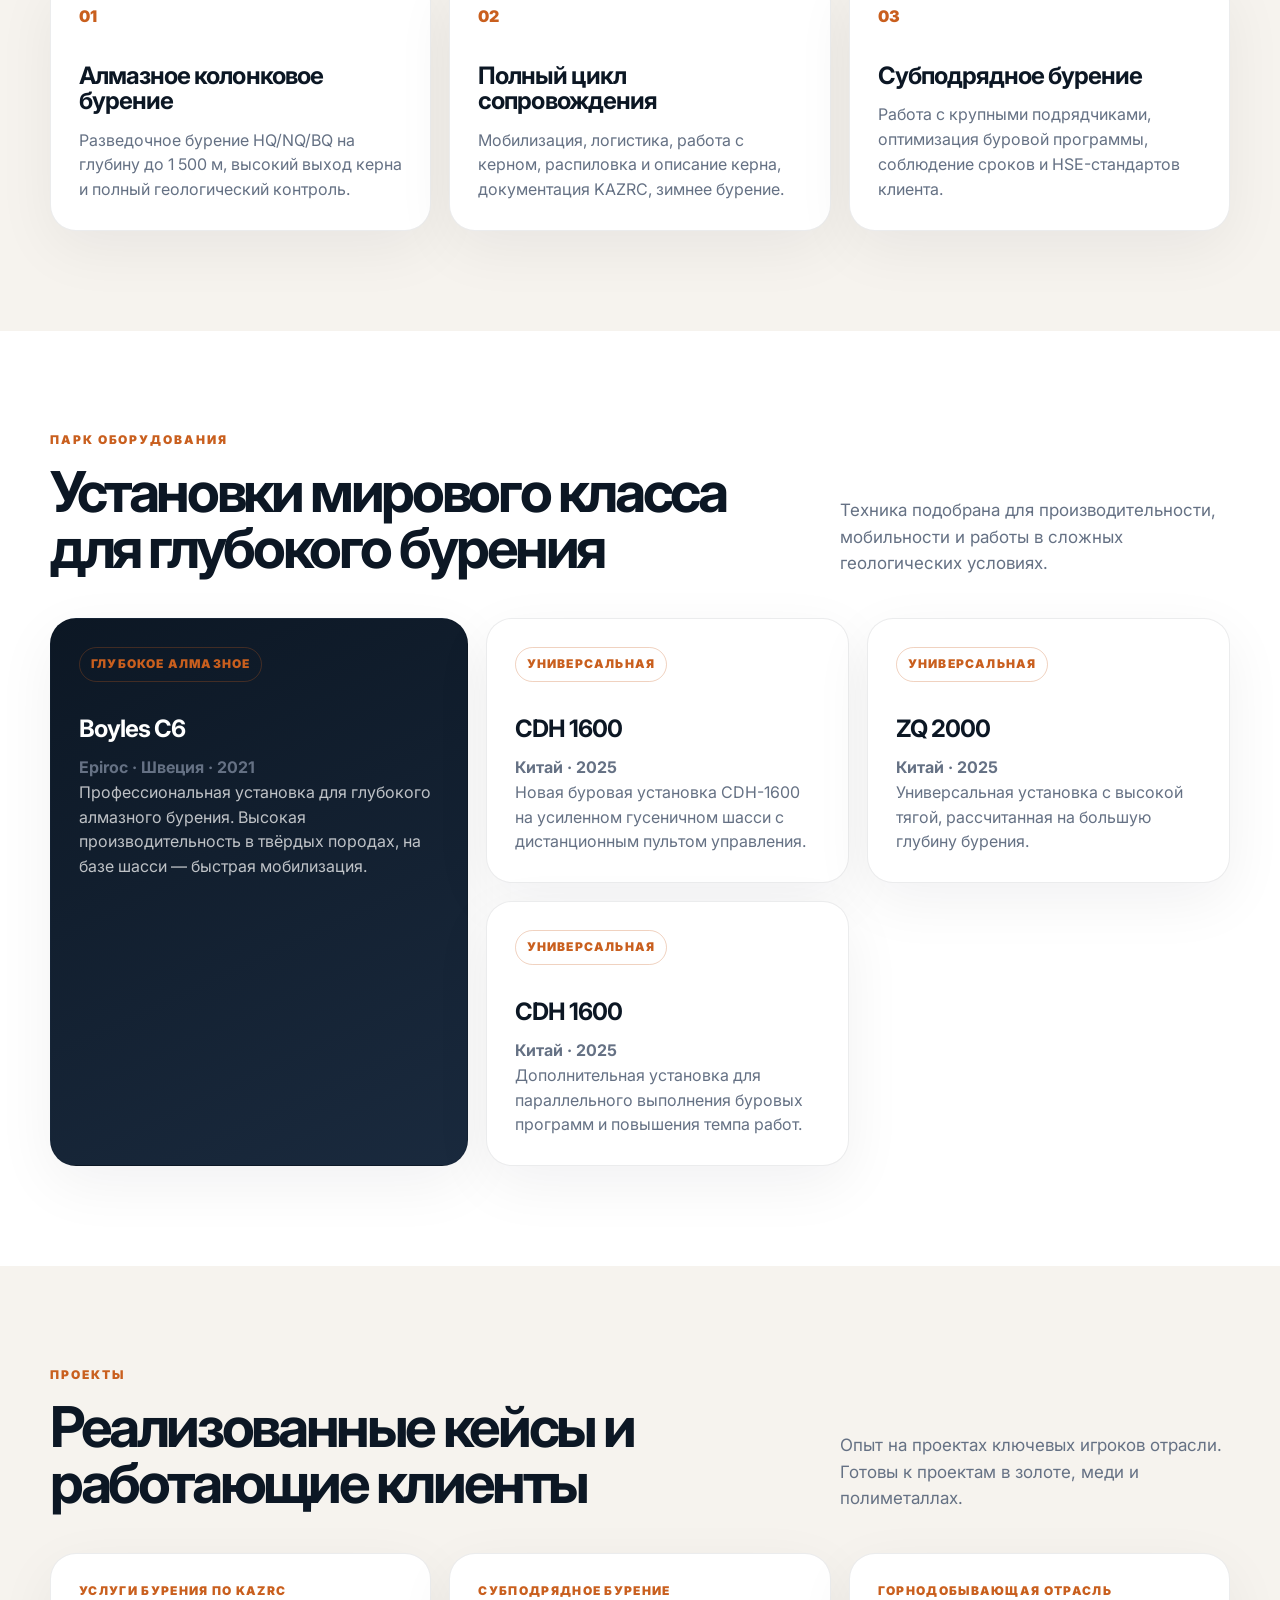
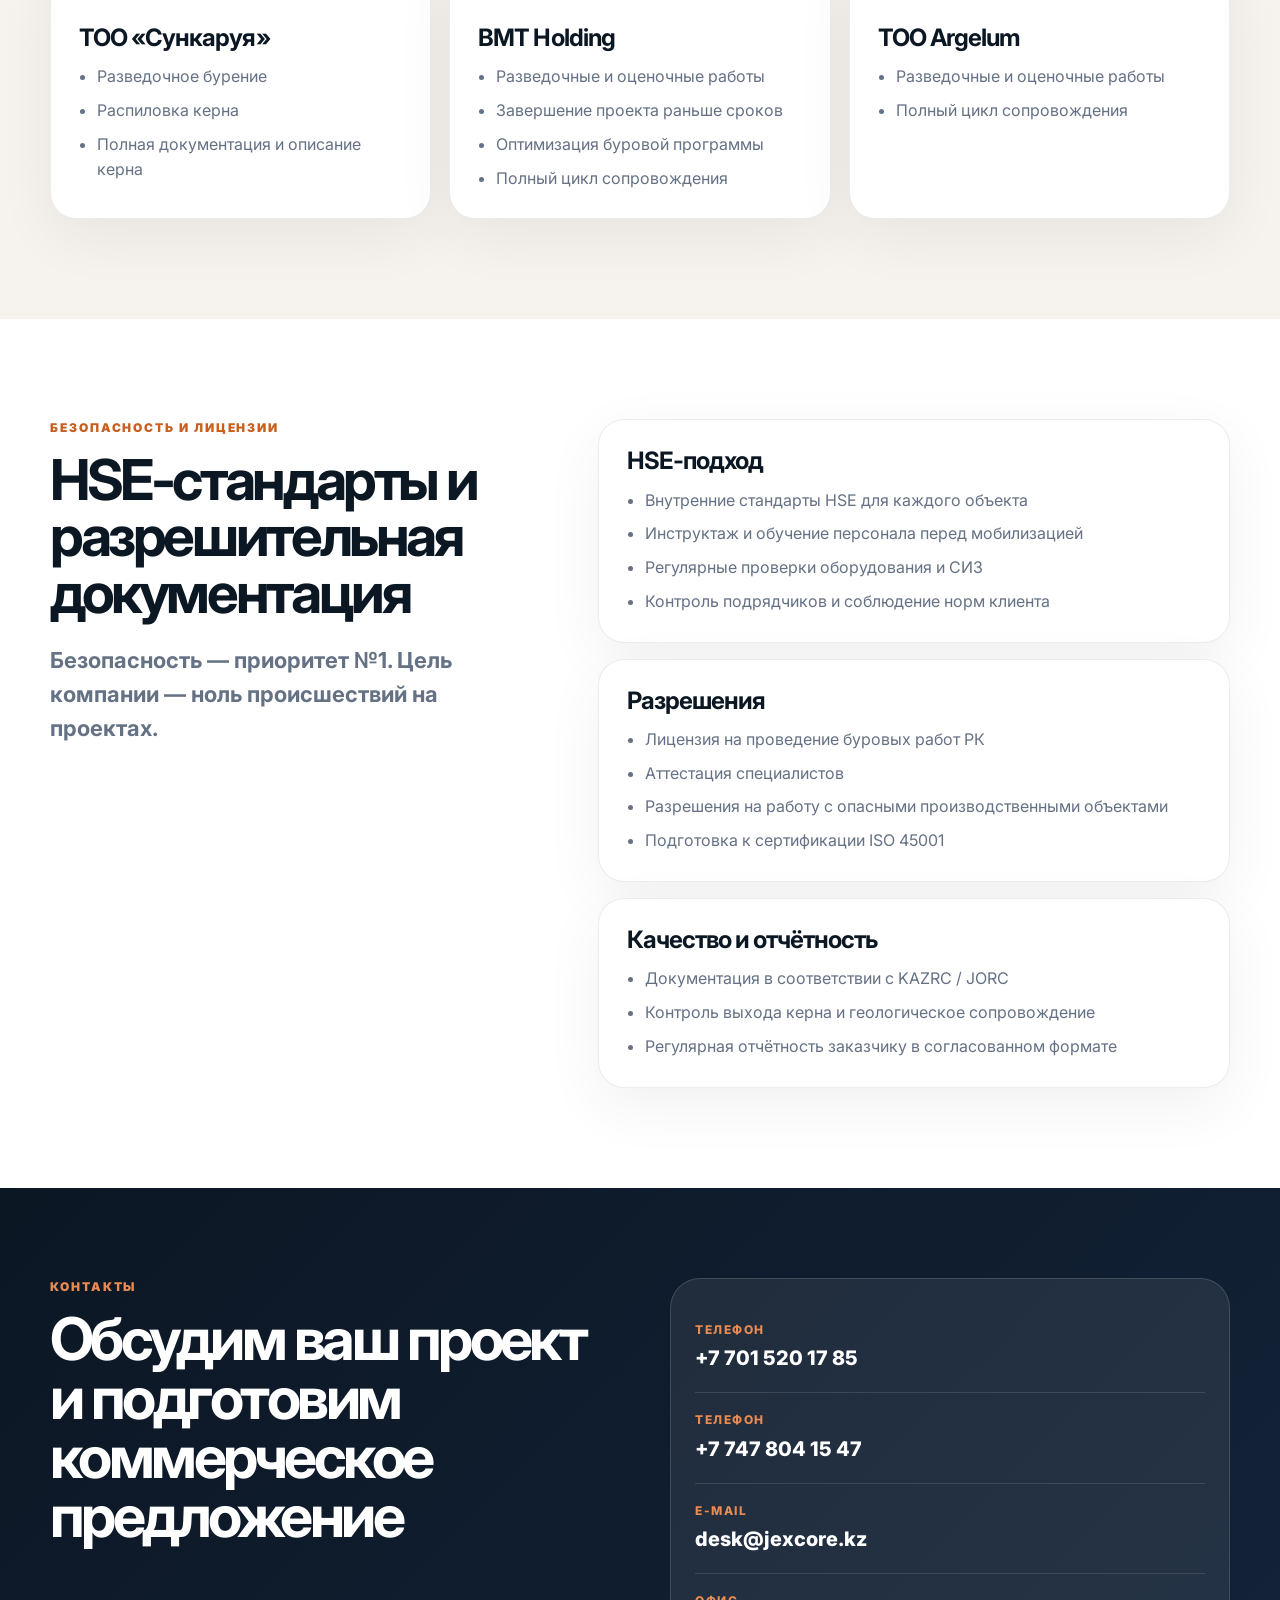
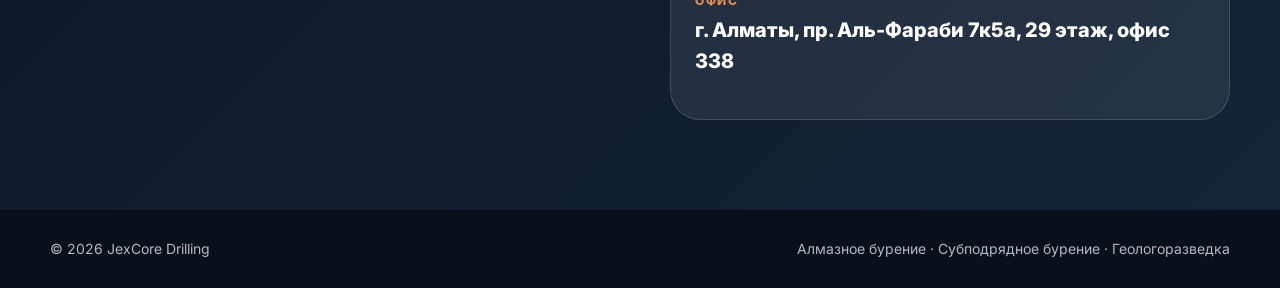
==== commit ac473a6c: "Add files via upload" ====
--- a/index.html
+++ b/index.html
@@ -11,6 +11,10 @@
   <link rel="alternate" hreflang="ru" href="index.html" />
   <link rel="alternate" hreflang="en" href="en.html" />
   <link rel="stylesheet" href="styles.css" />
+
+    <link rel="icon" type="image/png" href="assets/favicon.png">
+    <link rel="icon" type="image/x-icon" href="assets/favicon.ico">
+    <link rel="apple-touch-icon" href="assets/favicon.png">
 </head>
 <body>
   <header class="site-header" id="top">
@@ -221,7 +225,7 @@
         </div>
         <div class="contacts-card">
           <a href="tel:+77015201785"><span>Телефон</span>+7 701 520 17 85</a>
-          <a href="tel:+77754844480"><span>Телефон</span>+7 775 484 44 80</a>
+          <a href="tel:+77478041547"><span>Телефон</span>+7 747 804 15 47</a>
           <a href="mailto:desk@jexcore.kz"><span>E-mail</span>desk@jexcore.kz</a>
           <p><span>Офис</span>г. Алматы, пр. Аль-Фараби 7к5а, 29 этаж, офис 338</p>
         </div>
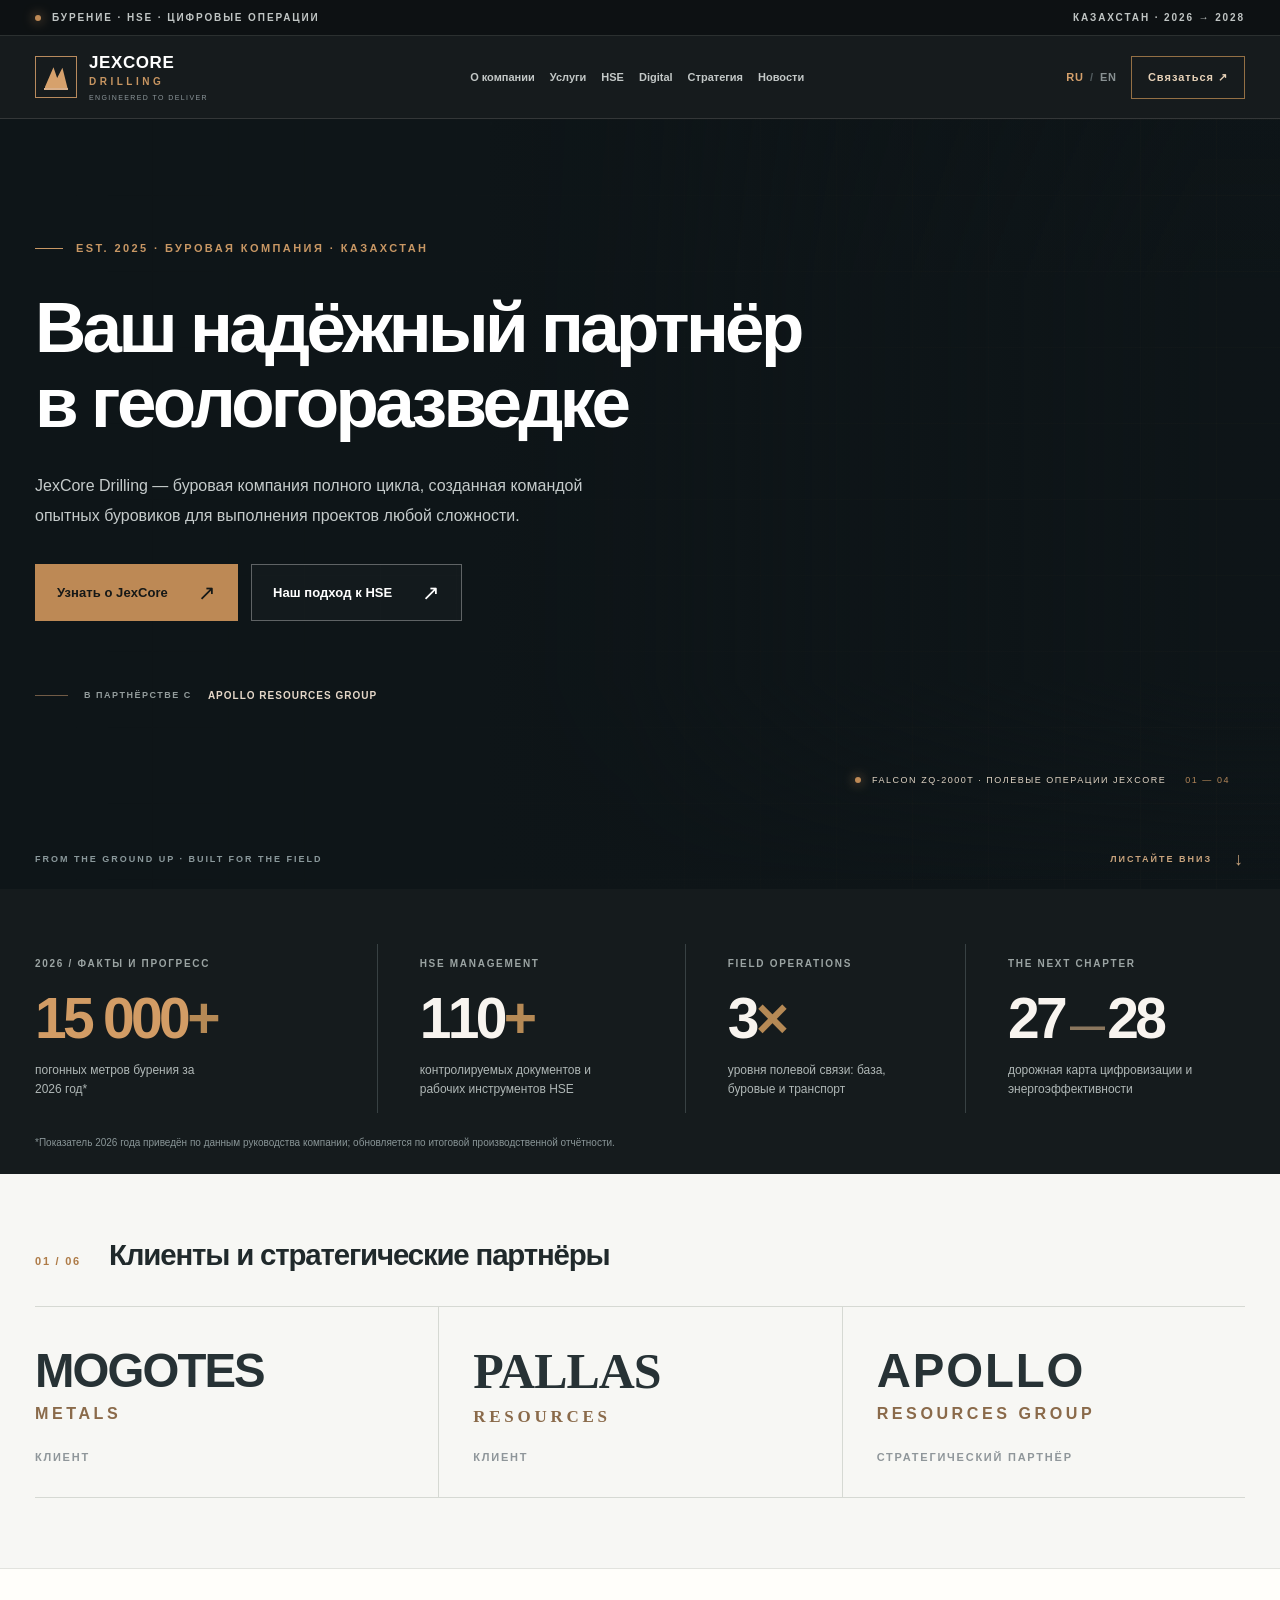
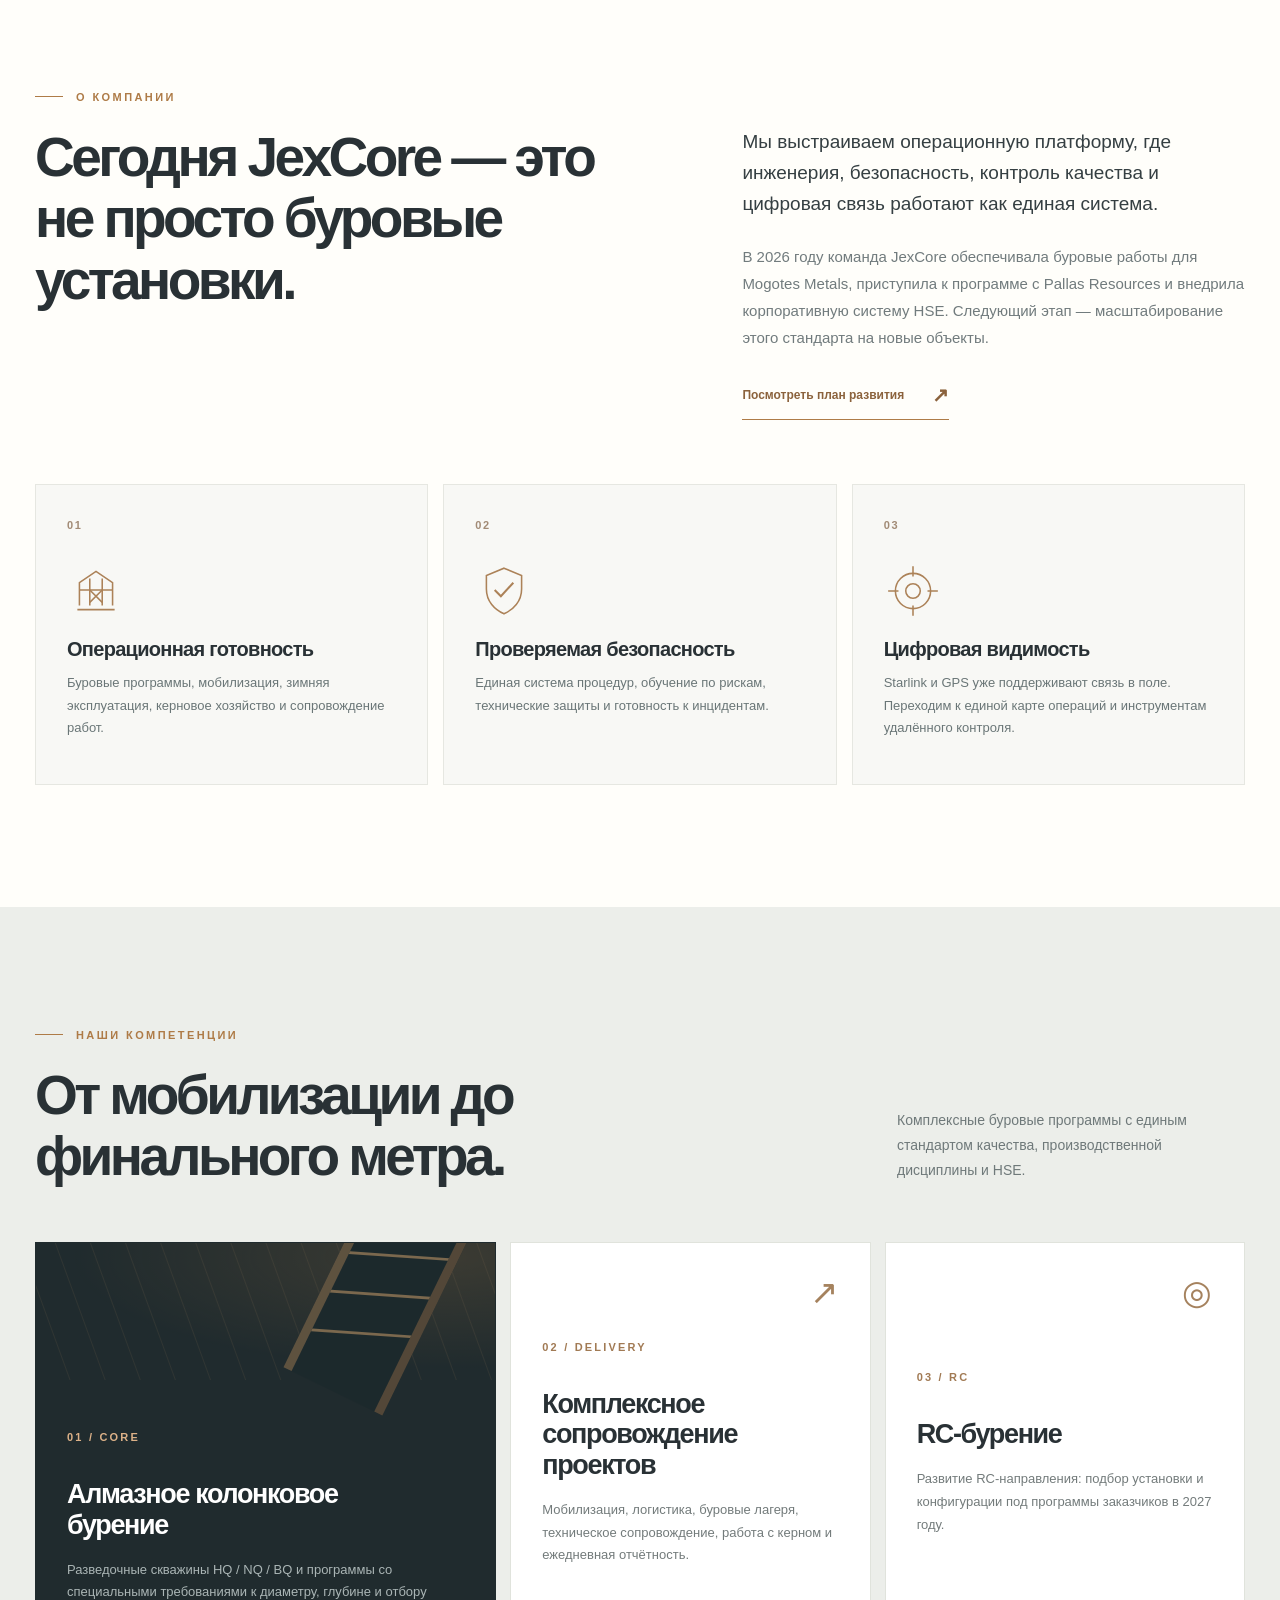
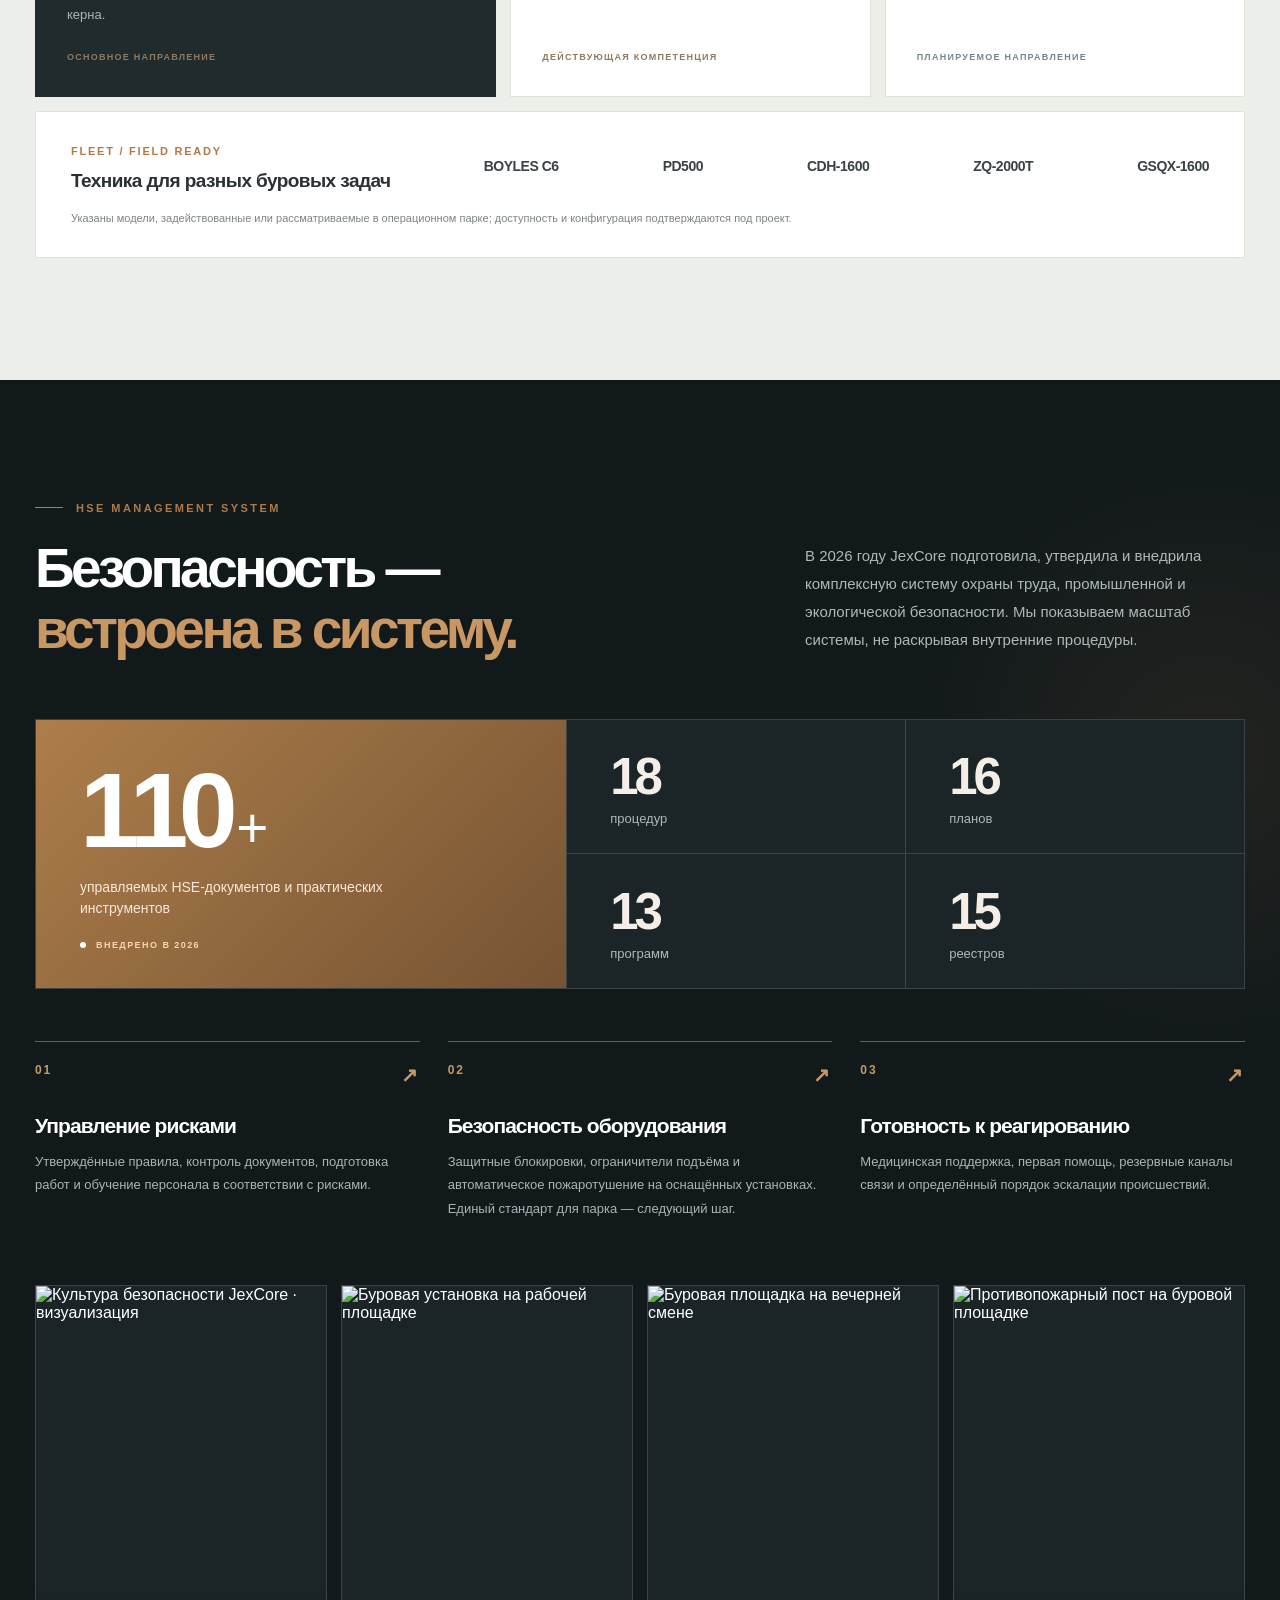
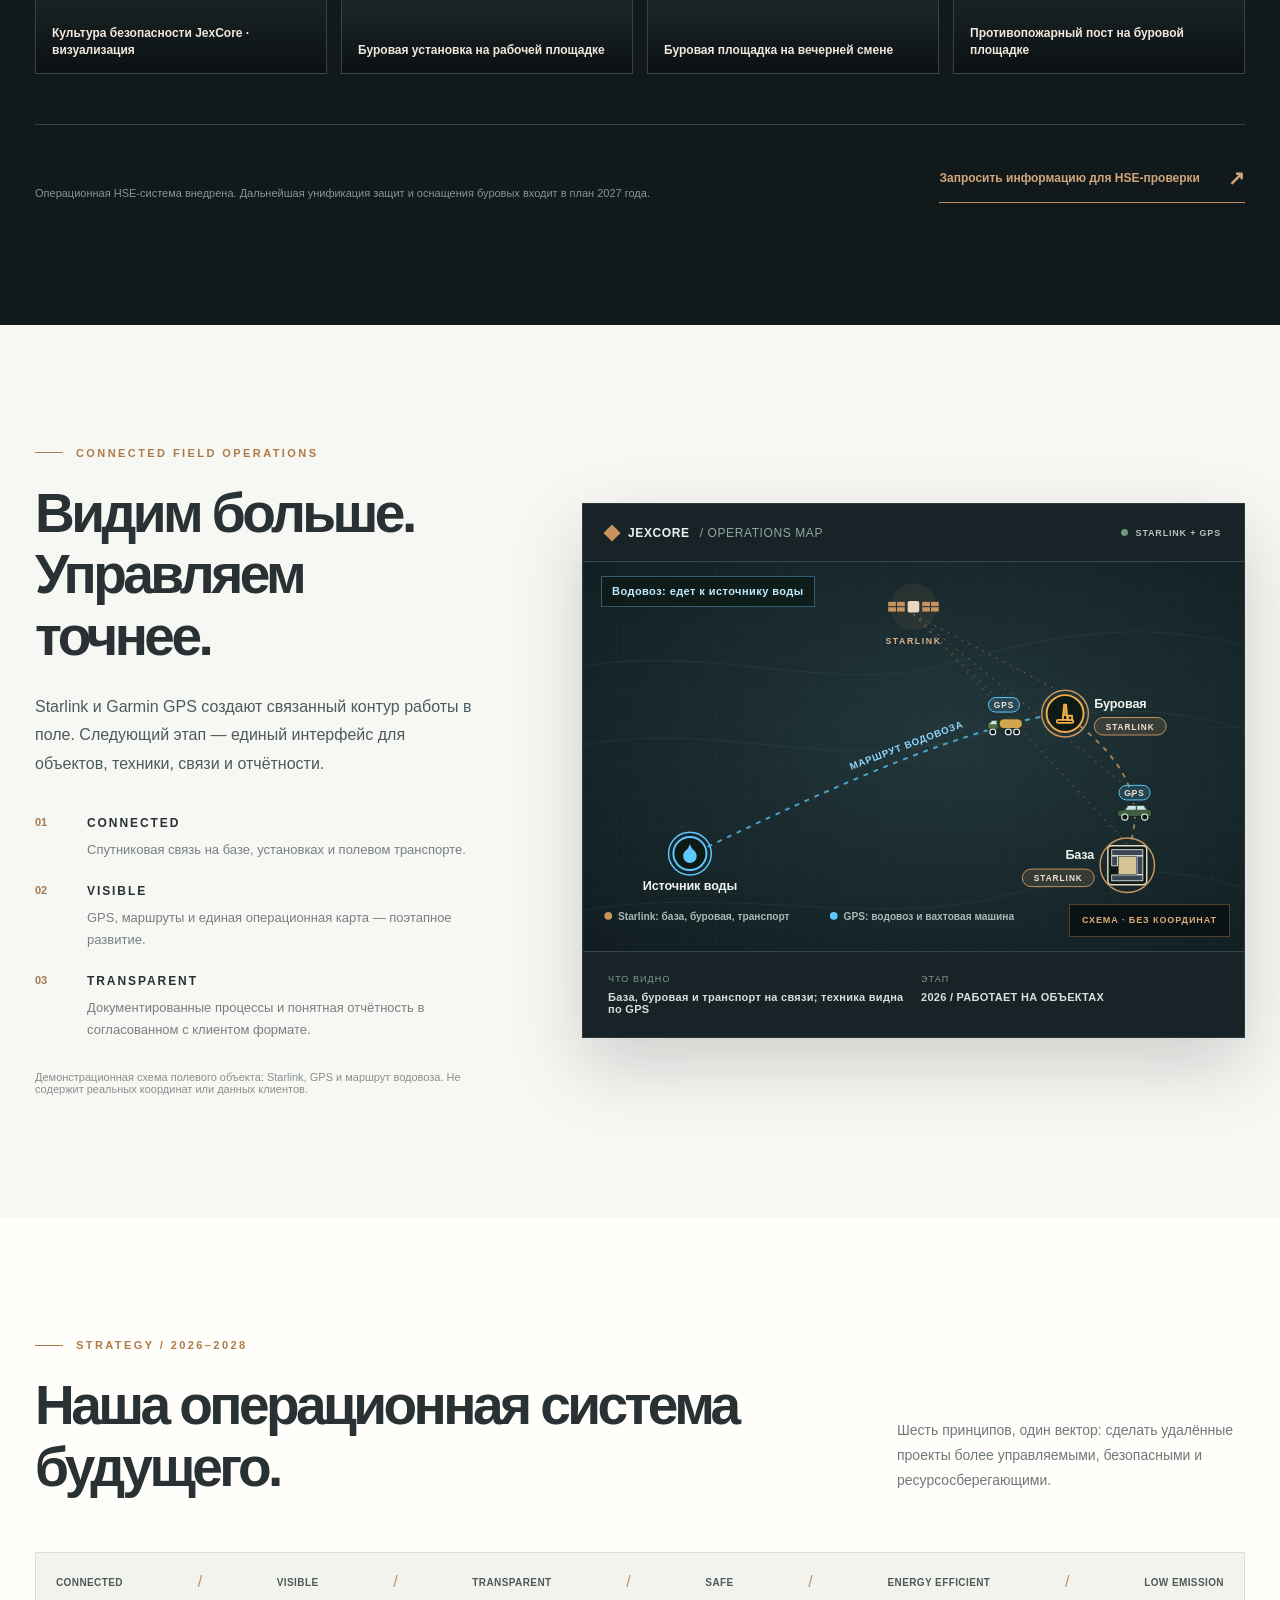
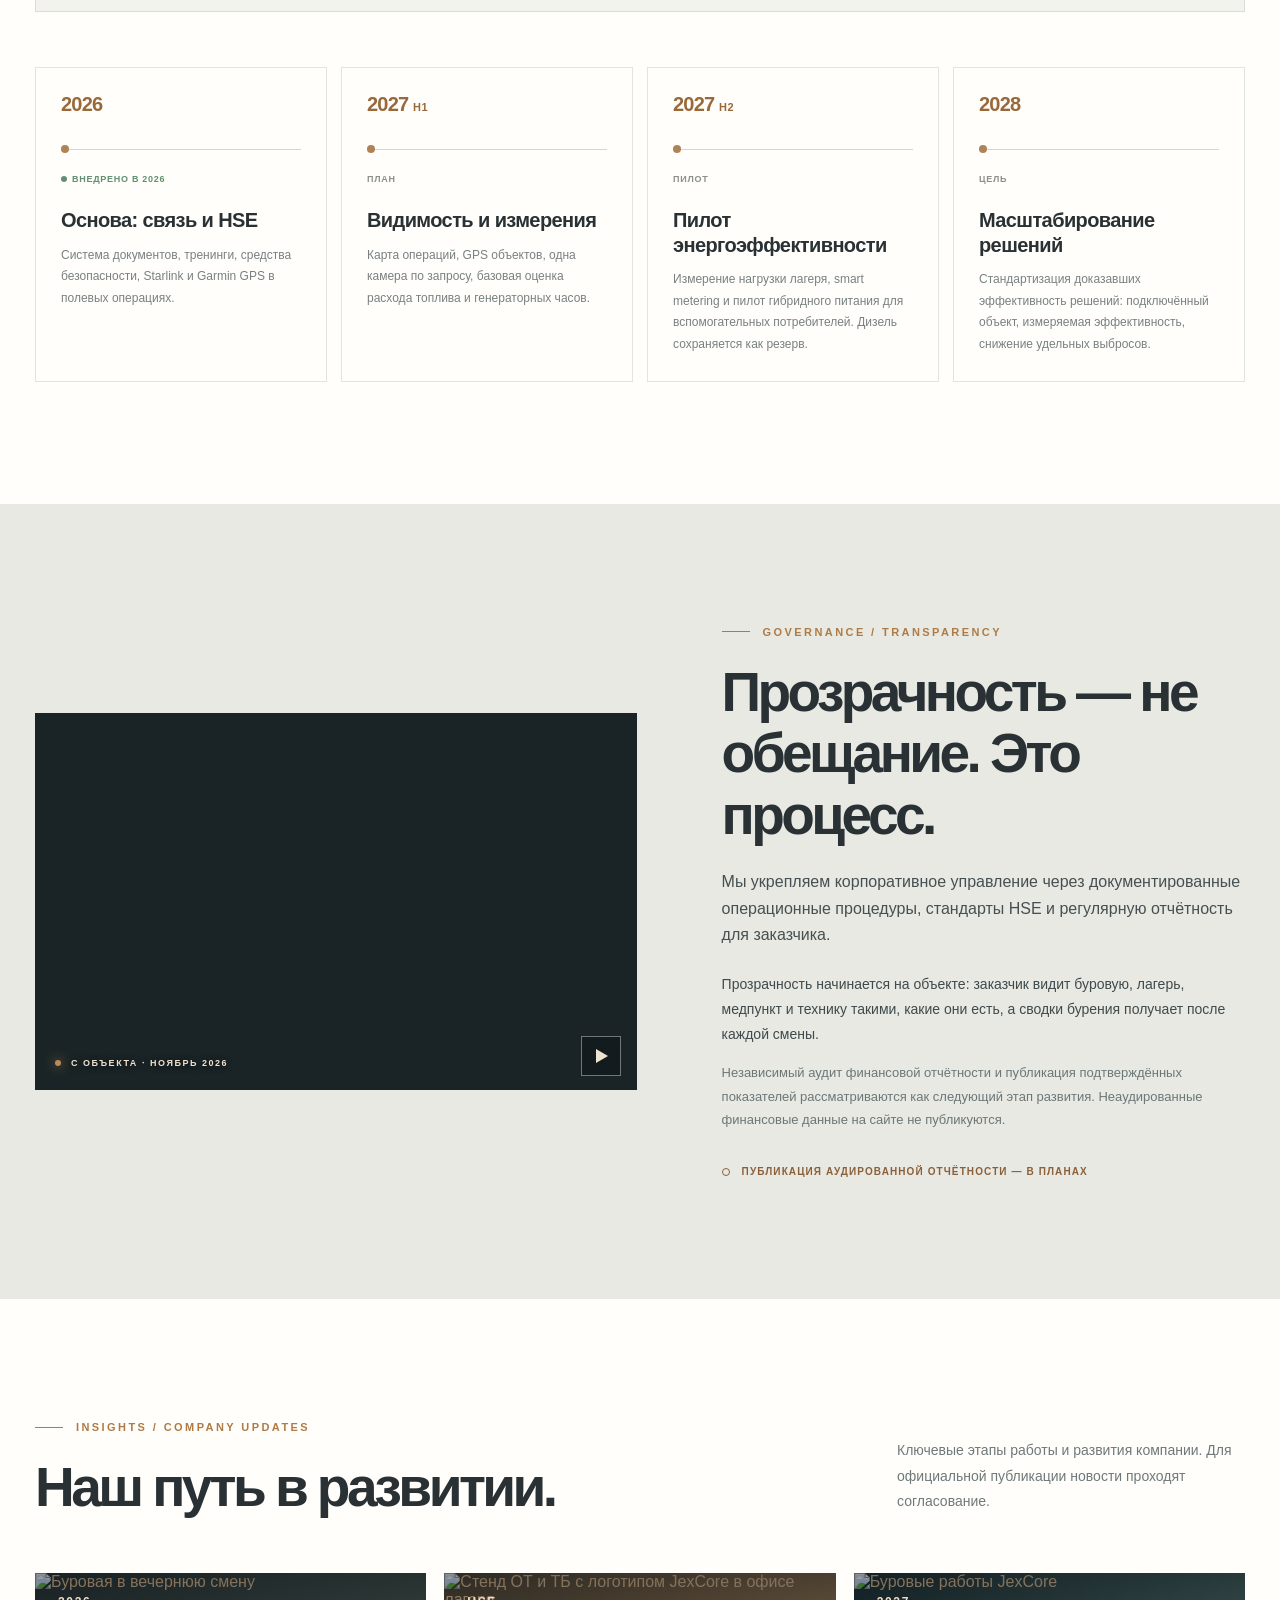
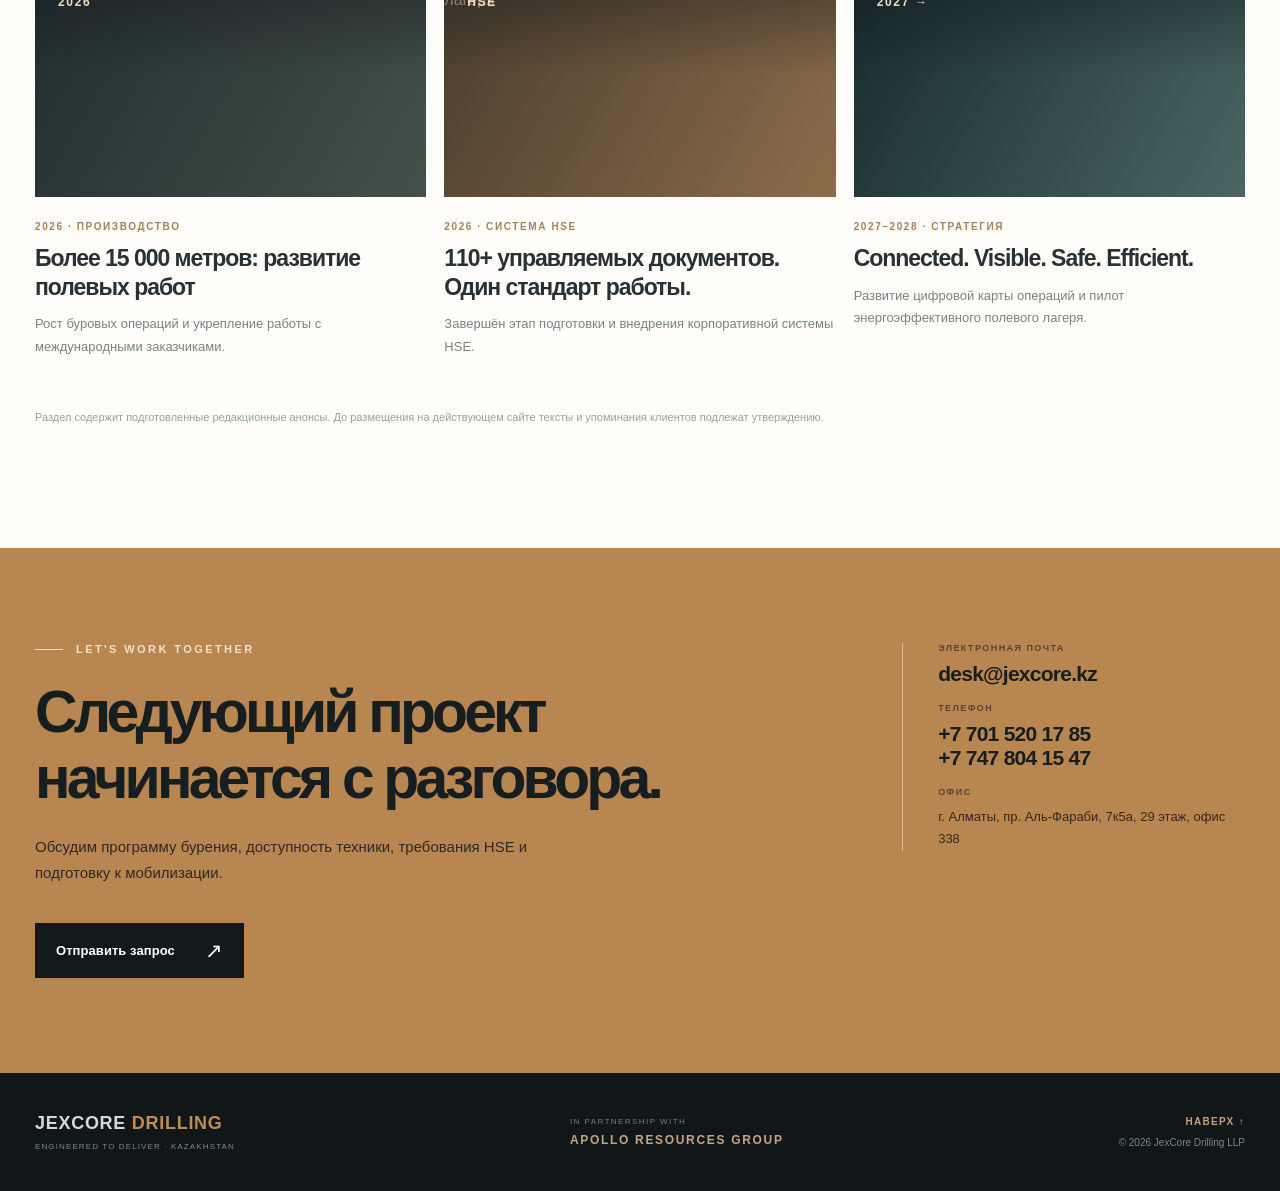
==== commit 06a5b5fb: "Add files via upload Update JexCore website to V6" ====
--- a/index.html
+++ b/index.html
@@ -1,245 +1,206 @@
 <!doctype html>
 <html lang="ru">
 <head>
-  <meta charset="utf-8" />
-  <meta name="viewport" content="width=device-width, initial-scale=1" />
-  <title>JexCore Drilling — буровая компания полного цикла</title>
-  <meta name="description" content="JexCore Drilling — буровая компания полного цикла в Казахстане: алмазное колонковое бурение HQ/NQ/BQ, сопровождение керна, документация KAZRC/JORC, HSE." />
-  <link rel="preconnect" href="https://fonts.googleapis.com">
-  <link rel="preconnect" href="https://fonts.gstatic.com" crossorigin>
-  <link href="https://fonts.googleapis.com/css2?family=Inter:wght@400;500;600;700;800;900&display=swap" rel="stylesheet">
-  <link rel="alternate" hreflang="ru" href="index.html" />
-  <link rel="alternate" hreflang="en" href="en.html" />
-  <link rel="stylesheet" href="styles.css" />
-
-    <link rel="icon" type="image/png" href="assets/favicon.png">
-    <link rel="icon" type="image/x-icon" href="assets/favicon.ico">
-    <link rel="apple-touch-icon" href="assets/favicon.png">
+  <meta charset="utf-8">
+  <meta name="viewport" content="width=device-width,initial-scale=1">
+  <title>JexCore Drilling — Ваш надёжный партнёр в геологоразведке</title>
+  <meta name="description" content="JexCore Drilling — ваш надёжный партнёр в геологоразведке. Колонковое бурение, высокие стандарты HSE, современные полевые операции в Казахстане.">
+  <meta name="theme-color" content="#101416">
+  <meta property="og:title" content="JexCore Drilling | Ваш надёжный партнёр в геологоразведке">
+  <meta property="og:description" content="High-standard drilling operations. Documented safety. Connected field teams.">
+  <meta property="og:type" content="website">
+  <link rel="icon" href="assets/favicon.svg" type="image/svg+xml">
+  <link rel="stylesheet" href="styles.css">
 </head>
 <body>
+  <a class="skip-link" href="#main" data-i18n="skip">Перейти к содержанию</a>
+  <div class="preheader">
+    <div class="container preheader-inner">
+      <span class="signal"><i></i><span data-i18n="topLeft">БУРЕНИЕ · HSE · ЦИФРОВЫЕ ОПЕРАЦИИ</span></span>
+      <span class="preheader-location" data-i18n="topRight">КАЗАХСТАН · 2026 → 2028</span>
+    </div>
+  </div>
   <header class="site-header" id="top">
     <div class="container header-inner">
-      <a class="brand" href="#top" aria-label="JexCore Drilling">
-        <img src="assets/jexcore-logo.png" alt="JexCore Drilling logo" />
-        <span>JexCore</span>
+      <a class="brand" href="#top" aria-label="JexCore Drilling — главная">
+        <span class="brand-icon" aria-hidden="true"><span class="brand-chevron"></span><span class="brand-bar"></span></span>
+        <span class="brand-lockup"><strong>JEXCORE<span>DRILLING</span></strong><small>ENGINEERED TO DELIVER</small></span>
       </a>
-      <nav class="nav" id="nav">
-        <a href="#about">О компании</a>
-        <a href="#services">Услуги</a>
-        <a href="#fleet">Парк техники</a>
-        <a href="#projects">Проекты</a>
-        <a href="#hse">HSE</a>
-        <a href="#contacts">Контакты</a>
+      <nav class="desktop-nav" aria-label="Основная навигация">
+        <a href="#about" data-i18n="navAbout">О компании</a>
+        <a href="#capabilities" data-i18n="navServices">Услуги</a>
+        <a href="#hse" data-i18n="navHse">HSE</a>
+        <a href="#digital" data-i18n="navDigital">Digital</a>
+        <a href="#strategy" data-i18n="navStrategy">Стратегия</a>
+        <a href="#updates" data-i18n="navUpdates">Новости</a>
       </nav>
-      <div class="lang-switch" aria-label="Выбор языка"><a class="active" href="index.html">RU</a><a href="en.html">EN</a></div>
-      <button class="menu-btn" id="menuBtn" aria-label="Открыть меню"><span></span><span></span></button>
+      <div class="header-actions">
+        <button class="lang-switch" id="languageSwitch" type="button" aria-label="Switch language"><span class="lang-active">RU</span><span class="lang-divider">/</span><span class="lang-inactive">EN</span></button>
+        <a href="#contact" class="header-contact" data-i18n="navContact">Связаться <span aria-hidden="true">↗</span></a>
+        <button class="menu-toggle" id="menuToggle" aria-label="Открыть меню" aria-expanded="false" aria-controls="mobileNav"><span></span><span></span><span></span></button>
+      </div>
     </div>
+    <nav class="mobile-nav" id="mobileNav" aria-label="Мобильная навигация">
+      <a href="#about" data-i18n="navAbout">О компании</a><a href="#capabilities" data-i18n="navServices">Услуги</a><a href="#hse">HSE</a><a href="#digital">Digital</a><a href="#strategy" data-i18n="navStrategy">Стратегия</a><a href="#updates" data-i18n="navUpdates">Новости</a><a href="#contact" data-i18n="navContact">Связаться</a>
+    </nav>
   </header>
 
-  <main>
-    <section class="hero">
-      <div class="hero-bg"></div>
-      <div class="container hero-grid">
-        <div class="hero-content">
-          <div class="eyebrow">EST. 2025 · Буровая компания · Kazakhstan</div>
-          <h1>Ваш надёжный партнёр в геологоразведке</h1>
-          <p>JexCore Drilling — буровая компания полного цикла, созданная командой опытных буровиков для выполнения проектов любой сложности.</p>
+  <main id="main">
+    <section class="hero" aria-labelledby="heroHeading">
+      <div class="hero-visual" aria-hidden="true"><picture><source media="(max-width:760px)" srcset="assets/photos/hero-rig-jexcore-m.jpg"><img src="assets/photos/hero-rig-jexcore.jpg" alt="" class="hero-photo hero-photo-rig" fetchpriority="high"></picture><div class="hero-visual-tint"></div></div>
+      <div class="hero-wire" aria-hidden="true"></div>
+      <div class="container hero-content">
+        <div class="hero-copy">
+          <div class="eyebrow hero-eyebrow"><span class="eyebrow-line"></span><span data-i18n="heroEyebrow">EST. 2025 · БУРОВАЯ КОМПАНИЯ · КАЗАХСТАН</span></div>
+          <h1 id="heroHeading"><span data-i18n="heroTitle1">Ваш надёжный партнёр в</span> <span data-i18n="heroTitle2">геологоразведке</span></h1>
+          <p class="hero-lede" data-i18n="heroLede">JexCore Drilling — буровая компания полного цикла, созданная командой опытных буровиков для выполнения проектов любой сложности.</p>
           <div class="hero-actions">
-            <a class="btn primary" href="#contacts">Обсудить проект</a>
-            <a class="btn ghost" href="#fleet">Парк оборудования</a>
+            <a href="#about" class="button button-primary"><span data-i18n="heroPrimary">Узнать о JexCore</span><span aria-hidden="true">↗</span></a>
+            <a href="#hse" class="button button-secondary"><span data-i18n="heroSecondary">Наш подход к HSE</span><span aria-hidden="true">↗</span></a>
           </div>
-        </div>
-        <aside class="hero-card">
-          <div class="card-logo"><img src="assets/jexcore-logo.png" alt="JexCore icon"></div>
-          <div class="metric"><strong>4</strong><span>буровые установки</span></div>
-          <div class="metric"><strong>20+</strong><span>лет опыта основателей</span></div>
-          <div class="metric"><strong>100%</strong><span>полный цикл работ</span></div>
-        </aside>
-      </div>
-    </section>
-
-    <section class="section about" id="about">
-      <div class="container two-col">
-        <div>
-          <div class="section-kicker">О компании</div>
-          <h2>Команда буровиков с предпринимательской и инженерной экспертизой</h2>
-        </div>
-        <div class="lead-block">
-          <p>Мы объединяем практический опыт буровых работ, инженерно-операционную экспертизу и предпринимательский подход, чтобы выполнять задачи любого уровня сложности — от мобилизации до финальной отчётности.</p>
-          <p>Компания специализируется на алмазном колонковом бурении, субподрядных проектах и полном сопровождении геологоразведочных работ.</p>
-        </div>
-      </div>
-    </section>
-
-    <section class="section services" id="services">
+          <div class="hero-partner"><span class="hero-partner-rule"></span><span data-i18n="heroPartner">В ПАРТНЁРСТВЕ С</span><strong>APOLLO RESOURCES GROUP</strong></div>
+        </div>
+      </div>
+      <div class="hero-image-caption"><span class="caption-dot"></span><span data-i18n="heroCaption">FALCON ZQ-2000T · ПОЛЕВЫЕ ОПЕРАЦИИ JEXCORE</span><span class="caption-index">01 — 04</span></div>
+      <div class="hero-bottom container"><span data-i18n="heroBottom">FROM THE GROUND UP · BUILT FOR THE FIELD</span><a href="#performance"><span data-i18n="scroll">ЛИСТАЙТЕ ВНИЗ</span><span aria-hidden="true">↓</span></a></div>
+    </section>
+
+    <section class="metrics section-dark" id="performance" aria-label="Компания в цифрах">
+      <div class="container metrics-grid">
+        <div class="metric metric-lead"><span class="metric-kicker" data-i18n="metricLead">2026 / ФАКТЫ И ПРОГРЕСС</span><div class="metric-big"><span class="counter" data-target="15000">15 000</span><span class="plus">+</span></div><p data-i18n="metric1">погонных метров бурения за 2026 год*</p></div>
+        <div class="metric"><span class="metric-kicker">HSE MANAGEMENT</span><div class="metric-big"><span class="counter" data-target="110">110</span><span class="plus">+</span></div><p data-i18n="metric2">контролируемых документов и рабочих инструментов HSE</p></div>
+        <div class="metric"><span class="metric-kicker">FIELD OPERATIONS</span><div class="metric-big metric-icon">3<span class="plus">×</span></div><p data-i18n="metric3">уровня полевой связи: база, буровые и транспорт</p></div>
+        <div class="metric metric-year"><span class="metric-kicker">THE NEXT CHAPTER</span><div class="metric-big">27<span class="metric-dash">—</span>28</div><p data-i18n="metric4">дорожная карта цифровизации и энергоэффективности</p></div>
+      </div>
+      <div class="container metric-footnote" data-i18n="metricNote">*Показатель 2026 года приведён по данным руководства компании; обновляется по итоговой производственной отчётности.</div>
+    </section>
+
+    <section class="client-band client-band-xl" id="about" aria-labelledby="clientsHeading">
       <div class="container">
-        <div class="section-head">
-          <div>
-            <div class="section-kicker">Услуги</div>
-            <h2>Полный цикл буровых работ</h2>
+        <div class="client-head"><span class="section-tag">01 / 06</span><h2 id="clientsHeading" data-i18n="clientCaption">Клиенты и стратегические партнёры</h2></div>
+        <div class="client-grid">
+          <div class="client-cell"><div class="client-wordmark client-mogotes">MOGOTES <small>METALS</small></div><span class="client-role" data-i18n="clientRole1">Клиент</span></div>
+          <div class="client-cell"><div class="client-wordmark client-pallas">PALLAS <small>RESOURCES</small></div><span class="client-role" data-i18n="clientRole2">Клиент</span></div>
+          <div class="client-cell"><div class="client-wordmark client-apollo">APOLLO <small>RESOURCES GROUP</small></div><span class="client-role" data-i18n="clientRole3">Стратегический партнёр</span></div>
+        </div>
+      </div>
+    </section>
+
+    <section class="section section-about">
+      <div class="container split-intro">
+        <div class="section-intro reveal"><div class="eyebrow"><span class="eyebrow-line"></span><span data-i18n="aboutEyebrow">О КОМПАНИИ</span></div><h2 data-i18n="aboutTitle">Сегодня JexCore — это не просто буровые установки.</h2></div>
+        <div class="section-detail reveal"><p class="lead" data-i18n="aboutLead">Мы выстраиваем операционную платформу, где инженерия, безопасность, контроль качества и цифровая связь работают как единая система.</p><p data-i18n="aboutBody">В 2026 году команда JexCore обеспечивала буровые работы для Mogotes Metals, приступила к программе с Pallas Resources и внедрила корпоративную систему HSE. Следующий этап — масштабирование этого стандарта на новые объекты.</p><a class="text-link" href="#strategy"><span data-i18n="aboutLink">Посмотреть план развития</span><span aria-hidden="true">↗</span></a></div>
+      </div>
+      <div class="container progress-grid">
+        <article class="progress-card reveal"><span class="progress-number">01</span><div class="progress-symbol"><svg viewBox="0 0 56 56" fill="none" aria-hidden="true"><path d="M12 42V20L28 9L44 20V42M12 27H44M22 16V42M34 16V42M10 46H46" stroke="currentColor" stroke-width="1.5"/><path d="M22 27L34 39M34 27L22 39" stroke="currentColor" stroke-width="1.5"/></svg></div><h3 data-i18n="progress1Title">Операционная готовность</h3><p data-i18n="progress1Text">Буровые программы, мобилизация, зимняя эксплуатация, керновое хозяйство и сопровождение работ.</p></article>
+        <article class="progress-card reveal"><span class="progress-number">02</span><div class="progress-symbol"><svg viewBox="0 0 56 56" fill="none" aria-hidden="true"><path d="M28 6L45 13V26C45 38 37 46 28 50C19 46 11 38 11 26V13L28 6Z" stroke="currentColor" stroke-width="1.5"/><path d="M19 27L25 33L37 20" stroke="currentColor" stroke-width="2"/></svg></div><h3 data-i18n="progress2Title">Проверяемая безопасность</h3><p data-i18n="progress2Text">Единая система процедур, обучение по рискам, технические защиты и готовность к инцидентам.</p></article>
+        <article class="progress-card reveal"><span class="progress-number">03</span><div class="progress-symbol"><svg viewBox="0 0 56 56" fill="none" aria-hidden="true"><circle cx="28" cy="28" r="17" stroke="currentColor" stroke-width="1.5"/><circle cx="28" cy="28" r="7" stroke="currentColor" stroke-width="1.5"/><path d="M28 4V14M28 42V52M4 28H14M42 28H52" stroke="currentColor" stroke-width="1.5"/></svg></div><h3 data-i18n="progress3Title">Цифровая видимость</h3><p data-i18n="progress3Text">Starlink и GPS уже поддерживают связь в поле. Переходим к единой карте операций и инструментам удалённого контроля.</p></article>
+      </div>
+    </section>
+
+    <section class="section section-services" id="capabilities">
+      <div class="container"><div class="section-heading-row reveal"><div><div class="eyebrow"><span class="eyebrow-line"></span><span data-i18n="serviceEyebrow">НАШИ КОМПЕТЕНЦИИ</span></div><h2 data-i18n="serviceTitle">От мобилизации до финального метра.</h2></div><p data-i18n="serviceIntro">Комплексные буровые программы с единым стандартом качества, производственной дисциплины и HSE.</p></div>
+      <div class="services-grid">
+        <article class="service-card service-card-feature reveal"><div class="service-card-art drill-pattern" aria-hidden="true"><div class="drill-drawing"><span></span><span></span><span></span></div></div><span class="service-index">01 / CORE</span><h3 data-i18n="service1Title">Алмазное колонковое бурение</h3><p data-i18n="service1Text">Разведочные скважины HQ / NQ / BQ и программы со специальными требованиями к диаметру, глубине и отбору керна.</p><span class="service-outcome" data-i18n="service1Tag">ОСНОВНОЕ НАПРАВЛЕНИЕ</span></article>
+        <article class="service-card reveal"><div class="service-small-icon">↗</div><span class="service-index">02 / DELIVERY</span><h3 data-i18n="service2Title">Комплексное сопровождение проектов</h3><p data-i18n="service2Text">Мобилизация, логистика, буровые лагеря, техническое сопровождение, работа с керном и ежедневная отчётность.</p><span class="service-outcome" data-i18n="service2Tag">ДЕЙСТВУЮЩАЯ КОМПЕТЕНЦИЯ</span></article>
+        <article class="service-card reveal"><div class="service-small-icon">◎</div><span class="service-index">03 / RC</span><h3 data-i18n="service3Title">RC-бурение</h3><p data-i18n="service3Text">Развитие RC-направления: подбор установки и конфигурации под программы заказчиков в 2027 году.</p><span class="service-outcome planned" data-i18n="service3Tag">ПЛАНИРУЕМОЕ НАПРАВЛЕНИЕ</span></article>
+      </div>
+      <div class="fleet-strip reveal"><div class="fleet-caption"><span class="section-tag">FLEET / FIELD READY</span><h3 data-i18n="fleetTitle">Техника для разных буровых задач</h3></div><div class="fleet-models"><span>BOYLES C6</span><span>PD500</span><span>CDH-1600</span><span>ZQ-2000T</span><span>GSQX-1600</span></div><p data-i18n="fleetNote">Указаны модели, задействованные или рассматриваемые в операционном парке; доступность и конфигурация подтверждаются под проект.</p></div>
+      </div>
+    </section>
+
+    <section class="section section-hse" id="hse">
+      <div class="hse-glow" aria-hidden="true"></div>
+      <div class="container hse-top reveal"><div><div class="eyebrow"><span class="eyebrow-line"></span>HSE MANAGEMENT SYSTEM</div><h2><span data-i18n="hseTitle1">Безопасность —</span><br><em data-i18n="hseTitle2">встроена в систему.</em></h2></div><p data-i18n="hseIntro">В 2026 году JexCore подготовила, утвердила и внедрила комплексную систему охраны труда, промышленной и экологической безопасности. Мы показываем масштаб системы, не раскрывая внутренние процедуры.</p></div>
+      <div class="container hse-stats reveal"><div class="hse-main-stat"><div class="hse-main-value">110<span>+</span></div><p data-i18n="hseStatMain">управляемых HSE-документов и практических инструментов</p><span class="status-line"><i></i><span data-i18n="statusImplemented">ВНЕДРЕНО В 2026</span></span></div><div class="hse-stat-grid"><div><strong>18</strong><span data-i18n="hseS1">процедур</span></div><div><strong>16</strong><span data-i18n="hseS2">планов</span></div><div><strong>13</strong><span data-i18n="hseS3">программ</span></div><div><strong>15</strong><span data-i18n="hseS4">реестров</span></div></div></div>
+      <div class="container hse-pillars">
+        <article class="hse-pillar reveal"><div class="hse-pillar-mark">01 <span>↗</span></div><h3 data-i18n="hseP1">Управление рисками</h3><p data-i18n="hseP1Body">Утверждённые правила, контроль документов, подготовка работ и обучение персонала в соответствии с рисками.</p></article>
+        <article class="hse-pillar reveal"><div class="hse-pillar-mark">02 <span>↗</span></div><h3 data-i18n="hseP2">Безопасность оборудования</h3><p data-i18n="hseP2Body">Защитные блокировки, ограничители подъёма и автоматическое пожаротушение на оснащённых установках. Единый стандарт для парка — следующий шаг.</p></article>
+        <article class="hse-pillar reveal"><div class="hse-pillar-mark">03 <span>↗</span></div><h3 data-i18n="hseP3">Готовность к реагированию</h3><p data-i18n="hseP3Body">Медицинская поддержка, первая помощь, резервные каналы связи и определённый порядок эскалации происшествий.</p></article>
+      </div>
+      <div class="container hse-photos reveal">
+        <figure><img src="assets/photos/hse-first-aid.jpg" alt="Культура безопасности JexCore · визуализация" loading="lazy" data-i18n-alt="hsePhoto1"><figcaption data-i18n="hsePhoto1">Культура безопасности JexCore · визуализация</figcaption></figure>
+        <figure><img src="assets/photos/hse-guard.jpg" alt="Буровая установка на рабочей площадке" loading="lazy" data-i18n-alt="hsePhoto2"><figcaption data-i18n="hsePhoto2">Буровая установка на рабочей площадке</figcaption></figure>
+        <figure><img src="assets/photos/hse-crew-ppe.jpg" alt="Буровая площадка на вечерней смене" loading="lazy" data-i18n-alt="hsePhoto4"><figcaption data-i18n="hsePhoto4">Буровая площадка на вечерней смене</figcaption></figure>
+        <figure><img src="assets/photos/hse-fire-point.jpg" alt="Противопожарный пост на буровой площадке" loading="lazy" data-i18n-alt="hsePhoto3"><figcaption data-i18n="hsePhoto3">Противопожарный пост на буровой площадке</figcaption></figure>
+        
+      </div>
+      <div class="container hse-bottom"><p data-i18n="hseFooter">Операционная HSE-система внедрена. Дальнейшая унификация защит и оснащения буровых входит в план 2027 года.</p><a href="#contact" class="text-link light-link"><span data-i18n="hseCta">Запросить информацию для HSE-проверки</span><span aria-hidden="true">↗</span></a></div>
+    </section>
+
+    <section class="section section-digital" id="digital">
+      <div class="container digital-grid"><div class="digital-copy reveal"><div class="eyebrow"><span class="eyebrow-line"></span><span data-i18n="digitalEyebrow">CONNECTED FIELD OPERATIONS</span></div><h2 data-i18n="digitalTitle">Видим больше. Управляем точнее.</h2><p class="lead" data-i18n="digitalLead">Starlink и Garmin GPS создают связанный контур работы в поле. Следующий этап — единый интерфейс для объектов, техники, связи и отчётности.</p>
+          <div class="digital-points"><div><span class="point-icon">01</span><div><strong data-i18n="digital1T">CONNECTED</strong><p data-i18n="digital1B">Спутниковая связь на базе, установках и полевом транспорте.</p></div></div><div><span class="point-icon">02</span><div><strong data-i18n="digital2T">VISIBLE</strong><p data-i18n="digital2B">GPS, маршруты и единая операционная карта — поэтапное развитие.</p></div></div><div><span class="point-icon">03</span><div><strong data-i18n="digital3T">TRANSPARENT</strong><p data-i18n="digital3B">Документированные процессы и понятная отчётность в согласованном с клиентом формате.</p></div></div></div>
+          <span class="digital-tiny" data-i18n="digitalDisclaimer">Демонстрационная схема полевого объекта: Starlink, GPS и маршрут водовоза. Не содержит реальных координат или данных клиентов.</span>
+        </div>
+        <div class="ops-demo reveal" aria-label="Схема полевого объекта JexCore: Starlink и GPS" data-i18n-aria="opsAria">
+          <div class="ops-top"><div class="ops-logo"><span class="ops-square"></span>JEXCORE<span> / OPERATIONS MAP</span></div><div class="ops-system"><i></i><span data-i18n="opsDemo">STARLINK + GPS</span></div></div>
+<div class="ops-stage">
+          <div class="site-scheme" data-pane-id="scheme">
+            <svg viewBox="0 0 680 400" role="img" aria-labelledby="schemeTitle schemeDesc" id="siteScheme">
+              <title id="schemeTitle" data-i18n="schemeTitle">Схема полевого объекта JexCore</title>
+              <desc id="schemeDesc" data-i18n="schemeDesc">База, буровая и источник воды на связи через Starlink; водовоз и вахтовый транспорт видны по GPS. Схема без реальных координат.</desc>
+              <defs>
+                <radialGradient id="ssBg" cx="55%" cy="45%" r="75%"><stop offset="0" stop-color="#22373b"/><stop offset="1" stop-color="#111d21"/></radialGradient>
+                <pattern id="ssGrid" width="34" height="34" patternUnits="userSpaceOnUse"><path d="M34 0H0V34" fill="none" stroke="#82a09d" stroke-opacity=".07"/></pattern>
+              </defs>
+              <rect width="680" height="400" fill="url(#ssBg)"/><rect width="680" height="400" fill="url(#ssGrid)"/>
+              <g fill="none" stroke="#6f8c87" stroke-opacity=".13"><path d="M-10 110C120 80 260 140 380 104S600 60 700 92"/><path d="M-10 190C140 160 250 220 400 180S590 150 700 176"/><path d="M-10 360C150 330 300 380 440 342S620 320 700 340"/></g>
+              <g id="ssBeams" stroke="#c8945e" stroke-width="1" stroke-dasharray="2 6" opacity=".55"></g>
+              <path id="ssRouteWater" d="M492 156C400 168 262 228 118 298" fill="none" stroke="#5ec8ff" stroke-width="2" stroke-dasharray="5 6" opacity=".75"/>
+              <path id="ssRouteBase" d="M556 306C584 252 560 204 500 160" fill="none" stroke="#d6a16c" stroke-width="2" stroke-dasharray="5 6" opacity=".7"/>
+              <text x="276" y="214" class="ss-route" data-i18n="schemeRouteWater" transform="rotate(-21 276 214)">маршрут водовоза</text>
+              <g id="ssTrail" fill="#5ec8ff"></g>
+              <!-- satellite -->
+              <g transform="translate(340 46)"><circle r="24" fill="#c8945e" fill-opacity=".08"/><g class="ss-sat"><rect x="-6" y="-6" width="12" height="12" rx="2" fill="#e9d7c2"/><rect x="-26" y="-5" width="17" height="10" fill="#c8945e"/><rect x="9" y="-5" width="17" height="10" fill="#c8945e"/><path d="M-26 0h17M9 0h17M-17.5-5v10M17.5-5v10" stroke="#1a2a2e" stroke-width="1"/></g><text y="38" class="ss-tag" text-anchor="middle">STARLINK</text></g>
+              <!-- water source -->
+              <g transform="translate(110 300)"><circle r="22" class="ss-ping ss-ping-blue"/><circle r="17" fill="#0d1a16" stroke="#5ec8ff" stroke-width="2"/><path d="M0-10c.5 2.6 2 5 4 6.7s3 3.7 3 5.9a7 7 0 0 1-14 0c0-2.2 1-4.2 3-5.9S-.5-7.4 0-10z" fill="#5ec8ff"/><text y="38" class="ss-label" text-anchor="middle" data-i18n="schemeWater">Источник воды</text></g>
+              <!-- rig -->
+              <g transform="translate(496 156)"><circle r="24" class="ss-ping"/><circle r="19" fill="#0d1a16" stroke="#f3ad45" stroke-width="2"/><g fill="none" stroke="#f3ad45" stroke-width="1.9" stroke-linecap="round" stroke-linejoin="round" transform="translate(-12 -12)"><path d="M9.6 18.5 11 2.8h2L14.4 18.5"/><path d="M10.3 13.6h3.4M10.7 8.6h2.6M10.3 13.6l3-5M10.7 8.6l2-5"/><rect x="3.5" y="18.5" width="17" height="3" rx="1.5"/><path d="M15 14.2h4.2v4.3H15z"/></g><text x="30" y="-6" class="ss-label" data-i18n="schemeRig">Буровая</text><g transform="translate(30 4)"><rect width="74" height="18" rx="9" class="ss-chip"/><text x="37" y="12.5" text-anchor="middle" class="ss-chip-t">STARLINK</text></g></g>
+              <!-- base: four containers around a yard -->
+              <g transform="translate(560 312)"><circle r="28" class="ss-ping"/><g transform="translate(-20 -20)"><rect x="0" y="0" width="40" height="40" rx="4" fill="#0d1a16" stroke="#e9d7c2" stroke-width="1.5"/><rect x="11" y="11" width="18" height="18" fill="#d6c497"/><g fill="#3a4752" stroke="#f4f6f5" stroke-width=".8"><rect x="4" y="4" width="32" height="6"/><rect x="4" y="30" width="32" height="6"/><rect x="30" y="10.6" width="6" height="18.8"/><rect x="4" y="10.6" width="6" height="10"/></g></g><text x="-34" y="-6" class="ss-label" text-anchor="end" data-i18n="schemeBase">База</text><g transform="translate(-108 4)"><rect width="74" height="18" rx="9" class="ss-chip"/><text x="37" y="12.5" text-anchor="middle" class="ss-chip-t">STARLINK</text></g></g>
+              <!-- vehicles -->
+              <g id="ssWater" transform="translate(492 156)"><g class="ss-flip"><g class="v-body"><rect x="-19" y="-8" width="24" height="10" rx="5" fill="#d1a64d" stroke="#0d1a16" stroke-width=".8"/><path d="M6-7.5h6.4l4.6 5v5.6H6z" fill="#4d6b45" stroke="#0d1a16" stroke-width=".8"/><path d="M7.9-5.8h3.8l3.2 3.4h-7z" fill="#cfe3ea"/><rect x="-19" y="2" width="36" height="2.4" rx="1" fill="#22302b"/><g fill="#0d1a16" stroke="#f5f8f6" stroke-width="1.1"><circle cx="-13" cy="5.4" r="3"/><circle cx="-4.5" cy="5.4" r="3"/><circle cx="11.5" cy="5.4" r="3"/></g></g></g><g transform="translate(-16 -30)"><rect width="32" height="15" rx="7.5" class="ss-chip ss-chip-gps"/><text x="16" y="11" text-anchor="middle" class="ss-chip-t">GPS</text></g></g>
+              <g id="ssCar" transform="translate(556 306)"><g class="ss-flip"><g class="v-body"><path d="M-17.5-2.5-14-3l3.5-5.2h17.8L11-3l5.4 1a1.6 1.6 0 0 1 1.3 1.6V4h-35.2z" fill="#3f5f45" stroke="#0d1a16" stroke-width=".8"/><path d="M-9.2-6.8h6.6V-3h-9.2zM-1.2-6.8h7.6L9-3H-1.2z" fill="#cfe3ea"/><g fill="#0d1a16" stroke="#f5f8f6" stroke-width="1.1"><circle cx="-10.5" cy="4.6" r="3.2"/><circle cx="10" cy="4.6" r="3.2"/></g></g></g><g transform="translate(-16 -28)"><rect width="32" height="15" rx="7.5" class="ss-chip ss-chip-gps"/><text x="16" y="11" text-anchor="middle" class="ss-chip-t">GPS</text></g></g>
+              <!-- legend -->
+              <g transform="translate(22 368)" class="ss-legend"><circle r="4" cx="4" cy="-4" fill="#c8945e"/><text x="14" y="0" data-i18n="schemeLegendSat">Starlink: база, буровая, транспорт</text><circle r="4" cx="236" cy="-4" fill="#5ec8ff"/><text x="246" y="0" data-i18n="schemeLegendGps">GPS: водовоз и вахтовая машина</text></g>
+            </svg>
+            <div class="ss-status" id="ssStatus" aria-hidden="true"></div>
+            <span class="ops-illustration-label" data-i18n="schemeBadge">СХЕМА · БЕЗ КООРДИНАТ</span>
           </div>
-          <p>Проектируем рабочий процесс под цели заказчика, геологические условия, сроки и стандарты HSE.</p>
-        </div>
-        <div class="cards three">
-          <article class="service-card">
-            <span>01</span>
-            <h3>Алмазное колонковое бурение</h3>
-            <p>Разведочное бурение HQ/NQ/BQ на глубину до 1 500 м, высокий выход керна и полный геологический контроль.</p>
-          </article>
-          <article class="service-card">
-            <span>02</span>
-            <h3>Полный цикл сопровождения</h3>
-            <p>Мобилизация, логистика, работа с керном, распиловка и описание керна, документация KAZRC, зимнее бурение.</p>
-          </article>
-          <article class="service-card">
-            <span>03</span>
-            <h3>Субподрядное бурение</h3>
-            <p>Работа с крупными подрядчиками, оптимизация буровой программы, соблюдение сроков и HSE-стандартов клиента.</p>
-          </article>
-        </div>
-      </div>
-    </section>
-
-    <section class="section fleet" id="fleet">
-      <div class="container">
-        <div class="section-head">
-          <div>
-            <div class="section-kicker">Парк оборудования</div>
-            <h2>Установки мирового класса для глубокого бурения</h2>
-          </div>
-          <p>Техника подобрана для производительности, мобильности и работы в сложных геологических условиях.</p>
-        </div>
-        <div class="fleet-grid">
-          <article class="rig-card featured">
-            <div class="tag">Глубокое алмазное</div>
-            <h3>Boyles C6</h3>
-            <p class="muted">Epiroc · Швеция · 2021</p>
-            <p>Профессиональная установка для глубокого алмазного бурения. Высокая производительность в твёрдых породах, на базе шасси — быстрая мобилизация.</p>
-          </article>
-          <article class="rig-card">
-            <div class="tag">Универсальная</div>
-            <h3>CDH 1600</h3>
-            <p class="muted">Китай · 2025</p>
-            <p>Новая буровая установка CDH-1600 на усиленном гусеничном шасси с дистанционным пультом управления.</p>
-          </article>
-          <article class="rig-card">
-            <div class="tag">Универсальная</div>
-            <h3>ZQ 2000</h3>
-            <p class="muted">Китай · 2025</p>
-            <p>Универсальная установка с высокой тягой, рассчитанная на большую глубину бурения.</p>
-          </article>
-          <article class="rig-card">
-            <div class="tag">Универсальная</div>
-            <h3>CDH 1600</h3>
-            <p class="muted">Китай · 2025</p>
-            <p>Дополнительная установка для параллельного выполнения буровых программ и повышения темпа работ.</p>
-          </article>
-        </div>
-      </div>
-    </section>
-
-    <section class="section projects" id="projects">
-      <div class="container">
-        <div class="section-head">
-          <div>
-            <div class="section-kicker">Проекты</div>
-            <h2>Реализованные кейсы и работающие клиенты</h2>
-          </div>
-          <p>Опыт на проектах ключевых игроков отрасли. Готовы к проектам в золоте, меди и полиметаллах.</p>
-        </div>
-        <div class="project-grid">
-          <article class="project-card">
-            <div class="project-type">Услуги бурения по KAZRC</div>
-            <h3>ТОО «Сункаруя»</h3>
-            <ul>
-              <li>Разведочное бурение</li>
-              <li>Распиловка керна</li>
-              <li>Полная документация и описание керна</li>
-            </ul>
-          </article>
-          <article class="project-card">
-            <div class="project-type">Субподрядное бурение</div>
-            <h3>BMT Holding</h3>
-            <ul>
-              <li>Разведочные и оценочные работы</li>
-              <li>Завершение проекта раньше сроков</li>
-              <li>Оптимизация буровой программы</li>
-              <li>Полный цикл сопровождения</li>
-            </ul>
-          </article>
-          <article class="project-card">
-            <div class="project-type">Горнодобывающая отрасль</div>
-            <h3>ТОО Argelum</h3>
-            <ul>
-              <li>Разведочные и оценочные работы</li>
-              <li>Полный цикл сопровождения</li>
-            </ul>
-          </article>
-        </div>
-      </div>
-    </section>
-
-    <section class="section hse" id="hse">
-      <div class="container two-col">
-        <div>
-          <div class="section-kicker">Безопасность и лицензии</div>
-          <h2>HSE-стандарты и разрешительная документация</h2>
-          <p class="hse-lead">Безопасность — приоритет №1. Цель компании — ноль происшествий на проектах.</p>
-        </div>
-        <div class="hse-grid">
-          <article>
-            <h3>HSE-подход</h3>
-            <ul>
-              <li>Внутренние стандарты HSE для каждого объекта</li>
-              <li>Инструктаж и обучение персонала перед мобилизацией</li>
-              <li>Регулярные проверки оборудования и СИЗ</li>
-              <li>Контроль подрядчиков и соблюдение норм клиента</li>
-            </ul>
-          </article>
-          <article>
-            <h3>Разрешения</h3>
-            <ul>
-              <li>Лицензия на проведение буровых работ РК</li>
-              <li>Аттестация специалистов</li>
-              <li>Разрешения на работу с опасными производственными объектами</li>
-              <li>Подготовка к сертификации ISO 45001</li>
-            </ul>
-          </article>
-          <article>
-            <h3>Качество и отчётность</h3>
-            <ul>
-              <li>Документация в соответствии с KAZRC / JORC</li>
-              <li>Контроль выхода керна и геологическое сопровождение</li>
-              <li>Регулярная отчётность заказчику в согласованном формате</li>
-            </ul>
-          </article>
-        </div>
-      </div>
-    </section>
-
-    <section class="cta" id="contacts">
-      <div class="container cta-inner">
-        <div>
-          <div class="section-kicker light">Контакты</div>
-          <h2>Обсудим ваш проект и подготовим коммерческое предложение</h2>
-        </div>
-        <div class="contacts-card">
-          <a href="tel:+77015201785"><span>Телефон</span>+7 701 520 17 85</a>
-          <a href="tel:+77478041547"><span>Телефон</span>+7 747 804 15 47</a>
-          <a href="mailto:desk@jexcore.kz"><span>E-mail</span>desk@jexcore.kz</a>
-          <p><span>Офис</span>г. Алматы, пр. Аль-Фараби 7к5а, 29 этаж, офис 338</p>
-        </div>
-      </div>
-    </section>
+</div>
+          <div class="ops-bottom"><div><span data-i18n="opsIndicator">ЧТО ВИДНО</span><strong data-i18n="opsState">База, буровая и транспорт на связи; техника видна по GPS</strong></div><div><span data-i18n="opsNext">ЭТАП</span><strong data-i18n="opsPhase">2026 / РАБОТАЕТ НА ОБЪЕКТАХ</strong></div></div>
+        </div>
+      </div>
+    </section>
+
+    <section class="section section-strategy" id="strategy">
+      <div class="container"><div class="section-heading-row reveal"><div><div class="eyebrow"><span class="eyebrow-line"></span><span data-i18n="strategyEyebrow">STRATEGY / 2026–2028</span></div><h2 data-i18n="strategyTitle">Наша операционная система будущего.</h2></div><p data-i18n="strategyIntro">Шесть принципов, один вектор: сделать удалённые проекты более управляемыми, безопасными и ресурсосберегающими.</p></div>
+        <div class="strategy-wordline" aria-label="Connected, Visible, Transparent, Safe, Energy Efficient, Low Emission"><span>CONNECTED</span><b>/</b><span>VISIBLE</span><b>/</b><span>TRANSPARENT</span><b>/</b><span>SAFE</span><b>/</b><span>ENERGY EFFICIENT</span><b>/</b><span>LOW EMISSION</span></div>
+        <div class="strategy-steps">
+          <article class="strategy-step reveal"><span class="step-year">2026</span><div class="step-rail"><i></i></div><div><div class="step-status implemented"><i></i><span data-i18n="statusImplemented">ВНЕДРЕНО В 2026</span></div><h3 data-i18n="roadmap1Title">Основа: связь и HSE</h3><p data-i18n="roadmap1Text">Система документов, тренинги, средства безопасности, Starlink и Garmin GPS в полевых операциях.</p></div></article>
+          <article class="strategy-step reveal"><span class="step-year">2027 <small>H1</small></span><div class="step-rail"><i></i></div><div><div class="step-status"><span data-i18n="statusPlanned">ПЛАН</span></div><h3 data-i18n="roadmap2Title">Видимость и измерения</h3><p data-i18n="roadmap2Text">Карта операций, GPS объектов, одна камера по запросу, базовая оценка расхода топлива и генераторных часов.</p></div></article>
+          <article class="strategy-step reveal"><span class="step-year">2027 <small>H2</small></span><div class="step-rail"><i></i></div><div><div class="step-status"><span data-i18n="statusPilot">ПИЛОТ</span></div><h3 data-i18n="roadmap3Title">Пилот энергоэффективности</h3><p data-i18n="roadmap3Text">Измерение нагрузки лагеря, smart metering и пилот гибридного питания для вспомогательных потребителей. Дизель сохраняется как резерв.</p></div></article>
+          <article class="strategy-step reveal"><span class="step-year">2028</span><div class="step-rail"><i></i></div><div><div class="step-status"><span data-i18n="statusGoal">ЦЕЛЬ</span></div><h3 data-i18n="roadmap4Title">Масштабирование решений</h3><p data-i18n="roadmap4Text">Стандартизация доказавших эффективность решений: подключённый объект, измеряемая эффективность, снижение удельных выбросов.</p></div></article>
+        </div>
+      </div>
+    </section>
+
+    <section class="section section-governance" id="governance"><div class="container governance-grid"><figure class="governance-media">
+          <video class="auto-video" src="assets/video/field-reel.mp4" poster="assets/video/field-reel-poster.jpg" muted loop playsinline preload="none" aria-label="Видео с объекта: буровая, база, водовоз, техника, вечер и ночная смена" data-i18n-aria="reelAria"></video>
+          <button class="video-toggle" type="button" aria-label="Пауза" data-i18n-aria="videoPause"><span aria-hidden="true"></span></button>
+          <figcaption><span class="caption-dot"></span><span data-i18n="reelCaption">С ОБЪЕКТА · НОЯБРЬ 2026</span></figcaption>
+        </figure><div class="governance-copy reveal"><div class="eyebrow"><span class="eyebrow-line"></span><span data-i18n="governanceEyebrow">GOVERNANCE / TRANSPARENCY</span></div><h2 data-i18n="governanceTitle">Прозрачность — не обещание. Это процесс.</h2><p class="lead" data-i18n="governanceLead">Мы укрепляем корпоративное управление через документированные операционные процедуры, стандарты HSE и регулярную отчётность для заказчика.</p><p data-i18n="governanceField">Прозрачность начинается на объекте: заказчик видит буровую, лагерь, медпункт и технику такими, какие они есть, а сводки бурения получает после каждой смены.</p><p data-i18n="governanceBody">Независимый аудит финансовой отчётности и публикация подтверждённых показателей рассматриваются как следующий этап развития. Неаудированные финансовые данные на сайте не публикуются.</p><div class="governance-status"><i></i><span data-i18n="governanceBadge">ПУБЛИКАЦИЯ АУДИРОВАННОЙ ОТЧЁТНОСТИ — В ПЛАНАХ</span></div></div></div></section>
+
+    <section class="section section-news" id="updates"><div class="container"><div class="section-heading-row reveal"><div><div class="eyebrow"><span class="eyebrow-line"></span><span data-i18n="updatesEyebrow">INSIGHTS / COMPANY UPDATES</span></div><h2 data-i18n="updatesTitle">Наш путь в развитии.</h2></div><p data-i18n="updatesIntro">Ключевые этапы работы и развития компании. Для официальной публикации новости проходят согласование.</p></div>
+      <div class="news-grid"><article class="news-card reveal"><div class="news-art news-art-1"><span>2026</span><img src="assets/photos/news-night-shift.jpg" alt="Буровая в вечернюю смену" loading="lazy" data-i18n-alt="newsAlt1"></div><span class="news-meta" data-i18n="newsDate1">2026 · ПРОИЗВОДСТВО</span><h3 data-i18n="news1Title">Более 15 000 метров: развитие полевых работ</h3><p data-i18n="news1Text">Рост буровых операций и укрепление работы с международными заказчиками.</p></article><article class="news-card reveal"><div class="news-art news-art-2"><span>HSE</span><img src="assets/photos/news-hse-wall.jpg" alt="Стенд ОТ и ТБ с логотипом JexCore в офисе лагеря" loading="lazy" data-i18n-alt="newsAlt2"></div><span class="news-meta" data-i18n="newsDate2">2026 · СИСТЕМА HSE</span><h3 data-i18n="news2Title">110+ управляемых документов. Один стандарт работы.</h3><p data-i18n="news2Text">Завершён этап подготовки и внедрения корпоративной системы HSE.</p></article><article class="news-card reveal"><div class="news-art news-art-3"><span>2027 →</span><img src="assets/photos/ops-map-concept.svg" alt="Буровые работы JexCore" loading="lazy" data-i18n-alt="newsAlt3"></div><span class="news-meta" data-i18n="newsDate3">2027–2028 · СТРАТЕГИЯ</span><h3 data-i18n="news3Title">Connected. Visible. Safe. Efficient.</h3><p data-i18n="news3Text">Развитие цифровой карты операций и пилот энергоэффективного полевого лагеря.</p></article></div>
+      <p class="news-disclaimer" data-i18n="newsDisclaimer">Раздел содержит подготовленные редакционные анонсы. До размещения на действующем сайте тексты и упоминания клиентов подлежат утверждению.</p></div></section>
+
+    <section class="contact-section" id="contact"><div class="container contact-inner"><div><div class="eyebrow"><span class="eyebrow-line"></span><span data-i18n="contactEyebrow">LET'S WORK TOGETHER</span></div><h2 data-i18n="contactTitle">Следующий проект начинается с разговора.</h2><p data-i18n="contactIntro">Обсудим программу бурения, доступность техники, требования HSE и подготовку к мобилизации.</p><div class="contact-cta"><a href="mailto:desk@jexcore.kz?subject=Drilling%20programme%20inquiry" class="button button-light"><span data-i18n="contactButton">Отправить запрос</span><span aria-hidden="true">↗</span></a></div></div><div class="contact-detail"><span data-i18n="contactEmailLabel">ЭЛЕКТРОННАЯ ПОЧТА</span><a href="mailto:desk@jexcore.kz">desk@jexcore.kz</a><span data-i18n="contactPhoneLabel">ТЕЛЕФОН</span><a href="tel:+77015201785">+7 701 520 17 85</a><a href="tel:+77478041547">+7 747 804 15 47</a><span data-i18n="contactLocationLabel">ОФИС</span><p data-i18n="contactAddress">г. Алматы, пр. Аль-Фараби, 7к5а, 29 этаж, офис 338</p></div></div></section>
   </main>
-
-  <footer class="footer">
-    <div class="container footer-inner">
-      <div>© 2026 JexCore Drilling</div>
-      <div>Алмазное бурение · Субподрядное бурение · Геологоразведка</div>
-    </div>
-  </footer>
-
-  <script src="script.js"></script>
+  <footer class="site-footer"><div class="container footer-inner"><div><div class="footer-logo">JEXCORE <span>DRILLING</span></div><span class="footer-small" data-i18n="footerTag">ENGINEERED TO DELIVER · KAZAKHSTAN</span></div><div class="footer-middle"><span data-i18n="footerPartner">IN PARTNERSHIP WITH</span><strong>APOLLO RESOURCES GROUP</strong></div><div class="footer-end"><a href="#top" data-i18n="footerTop">НАВЕРХ ↑</a><span>© 2026 JexCore Drilling LLP</span></div></div></footer>
+  <script src="script.js" defer></script>
+  <script src="site-scheme.js" defer></script>
+  <script type="application/ld+json">{"@context":"https://schema.org","@type":"Organization","name":"JexCore Drilling","url":"https://www.jexcore.kz/","email":"desk@jexcore.kz","telephone":"+7 701 520 17 85","address":{"@type":"PostalAddress","streetAddress":"7k5a Al-Farabi Ave., Office 338","addressLocality":"Almaty","addressCountry":"KZ"}}</script>
 </body>
 </html>
--- a/styles.css
+++ b/styles.css
@@ -1,27 +1,91 @@
-:root{
-  --ink:#0c1724;
-  --ink-2:#162436;
-  --muted:#657184;
-  --line:#e8ebef;
-  --bg:#f6f3ee;
-  --paper:#ffffff;
-  --copper:#c95f1e;
-  --copper-dark:#8e3f14;
-  --sand:#efe5d8;
-  --radius:26px;
-  --shadow:0 24px 80px rgba(12,23,36,.12);
-}
-*{box-sizing:border-box}
-html{scroll-behavior:smooth}
-body{margin:0;font-family:Inter,system-ui,-apple-system,Segoe UI,Roboto,Arial,sans-serif;color:var(--ink);background:var(--bg);line-height:1.55}
-a{color:inherit;text-decoration:none}
-img{max-width:100%;display:block}
-.container{width:min(1180px,calc(100% - 40px));margin:0 auto}
-.site-header{position:sticky;top:0;z-index:20;background:rgba(246,243,238,.82);backdrop-filter:blur(16px);border-bottom:1px solid rgba(12,23,36,.08)}
-.header-inner{height:82px;display:flex;align-items:center;justify-content:space-between;gap:28px}
-.brand{display:flex;align-items:center;gap:12px;font-weight:900;letter-spacing:-.03em;font-size:22px}.brand img{width:48px;height:48px;object-fit:contain;border-radius:12px}.nav{display:flex;align-items:center;gap:22px;font-size:14px;font-weight:700;color:var(--ink-2)}.nav a{opacity:.78}.nav a:hover{opacity:1;color:var(--copper)}.lang-switch{display:flex;align-items:center;gap:4px;border:1px solid rgba(12,23,36,.12);border-radius:999px;padding:4px;background:rgba(255,255,255,.55)}.lang-switch a{display:inline-flex;align-items:center;justify-content:center;min-width:38px;height:30px;border-radius:999px;font-size:12px;font-weight:900;letter-spacing:.06em;color:var(--ink-2);opacity:.72}.lang-switch a.active{background:var(--ink);color:#fff;opacity:1}.lang-switch a:hover{opacity:1;color:var(--copper)}.lang-switch a.active:hover{color:#fff}
-.menu-btn{display:none;background:transparent;border:0;padding:8px;cursor:pointer}.menu-btn span{display:block;width:24px;height:2px;background:var(--ink);margin:6px 0;border-radius:10px}
-.hero{position:relative;overflow:hidden;background:linear-gradient(135deg,#0c1724 0%,#14263b 48%,#0b141f 100%);color:white}.hero-bg{position:absolute;inset:0;background:radial-gradient(circle at 80% 20%,rgba(201,95,30,.45),transparent 28%),linear-gradient(90deg,rgba(255,255,255,.05),transparent 45%)}.hero:after{content:"";position:absolute;right:-12%;bottom:-35%;width:58%;aspect-ratio:1;border:1px solid rgba(255,255,255,.08);border-radius:50%}.hero-grid{position:relative;z-index:1;display:grid;grid-template-columns:1.2fr .8fr;gap:50px;align-items:center;min-height:720px;padding:100px 0}.eyebrow,.section-kicker{text-transform:uppercase;letter-spacing:.16em;font-size:12px;font-weight:900;color:var(--copper)}.hero h1{font-size:clamp(44px,7vw,84px);line-height:.95;letter-spacing:-.07em;margin:22px 0 24px;max-width:820px}.hero p{font-size:20px;color:rgba(255,255,255,.78);max-width:680px;margin:0 0 34px}.hero-actions{display:flex;gap:14px;flex-wrap:wrap}.btn{display:inline-flex;align-items:center;justify-content:center;min-height:52px;padding:0 22px;border-radius:999px;font-weight:800;border:1px solid rgba(255,255,255,.18)}.btn.primary{background:var(--copper);color:#fff;border-color:var(--copper)}.btn.primary:hover{background:#d46b2a}.btn.ghost{color:#fff;background:rgba(255,255,255,.06)}.hero-card{background:rgba(255,255,255,.08);border:1px solid rgba(255,255,255,.14);border-radius:34px;padding:30px;backdrop-filter:blur(14px);box-shadow:0 40px 100px rgba(0,0,0,.2)}.card-logo{width:148px;height:148px;margin:0 auto 30px;background:#fff;border-radius:32px;padding:10px}.metric{display:flex;align-items:center;justify-content:space-between;gap:20px;border-top:1px solid rgba(255,255,255,.14);padding:22px 0}.metric strong{font-size:52px;letter-spacing:-.06em;color:#fff;line-height:1}.metric span{max-width:170px;color:rgba(255,255,255,.75);font-weight:700;text-align:right}
-.section{padding:100px 0}.two-col{display:grid;grid-template-columns:.85fr 1.15fr;gap:80px}.section h2{font-size:clamp(34px,4.4vw,58px);line-height:1;letter-spacing:-.06em;margin:14px 0 0}.lead-block{font-size:19px;color:var(--muted);padding-top:38px}.lead-block p:first-child{color:var(--ink);font-weight:650}.section-head{display:flex;align-items:end;justify-content:space-between;gap:40px;margin-bottom:42px}.section-head p{max-width:390px;color:var(--muted);font-size:17px;margin:0}.cards.three{display:grid;grid-template-columns:repeat(3,1fr);gap:18px}.service-card,.rig-card,.project-card,.hse-grid article{background:var(--paper);border:1px solid rgba(12,23,36,.08);border-radius:var(--radius);padding:28px;box-shadow:0 18px 60px rgba(12,23,36,.06)}.service-card span{display:inline-flex;color:var(--copper);font-weight:900;margin-bottom:34px}.service-card h3,.rig-card h3,.project-card h3,.hse-grid h3{font-size:24px;line-height:1.05;letter-spacing:-.04em;margin:0 0 14px}.service-card p,.rig-card p,.project-card li,.hse-grid li{color:var(--muted);margin:0}.fleet{background:#fff}.fleet-grid{display:grid;grid-template-columns:1.15fr 1fr 1fr;gap:18px}.rig-card.featured{grid-row:span 2;background:linear-gradient(155deg,var(--ink) 0%,#1a2a3e 100%);color:#fff}.rig-card.featured p{color:rgba(255,255,255,.73)}.tag{display:inline-flex;border:1px solid rgba(201,95,30,.28);color:var(--copper);border-radius:999px;padding:7px 11px;font-size:12px;text-transform:uppercase;font-weight:900;letter-spacing:.1em;margin-bottom:34px}.muted{color:var(--muted)!important;font-weight:700}.projects{background:var(--bg)}.project-grid{display:grid;grid-template-columns:repeat(3,1fr);gap:18px}.project-type{color:var(--copper);font-size:12px;font-weight:900;letter-spacing:.11em;text-transform:uppercase;margin-bottom:24px}.project-card ul,.hse-grid ul{padding-left:18px;margin:0}.project-card li+li,.hse-grid li+li{margin-top:9px}.hse{background:#fff}.hse-lead{font-size:22px;color:var(--muted);font-weight:700}.hse-grid{display:grid;gap:16px}.cta{background:linear-gradient(135deg,var(--ink),#132339);color:#fff;padding:90px 0}.cta-inner{display:grid;grid-template-columns:1fr 1fr;gap:60px;align-items:start}.section-kicker.light{color:#e98b51}.cta h2{font-size:clamp(34px,4.6vw,62px);line-height:1;letter-spacing:-.06em;margin:14px 0 0}.contacts-card{background:rgba(255,255,255,.08);border:1px solid rgba(255,255,255,.14);border-radius:30px;padding:24px}.contacts-card a,.contacts-card p{display:block;margin:0;padding:18px 0;border-bottom:1px solid rgba(255,255,255,.12);font-size:20px;font-weight:800}.contacts-card p{border-bottom:0}.contacts-card span{display:block;color:#e98b51;font-size:12px;text-transform:uppercase;letter-spacing:.13em;margin-bottom:4px}.footer{padding:28px 0;background:#08111b;color:rgba(255,255,255,.7);font-size:14px}.footer-inner{display:flex;justify-content:space-between;gap:20px}
-@media (max-width:900px){.header-inner{height:72px;gap:12px}.lang-switch{margin-left:auto}.menu-btn{display:block}.nav{position:absolute;top:72px;left:20px;right:20px;display:none;flex-direction:column;align-items:flex-start;background:#fff;border:1px solid var(--line);border-radius:22px;padding:18px;box-shadow:var(--shadow)}.nav.open{display:flex}.hero-grid,.two-col,.cta-inner{grid-template-columns:1fr}.hero-grid{min-height:auto;padding:72px 0}.hero-card{max-width:460px}.section{padding:70px 0}.section-head{display:block}.section-head p{margin-top:14px}.cards.three,.fleet-grid,.project-grid{grid-template-columns:1fr}.rig-card.featured{grid-row:auto}.footer-inner{flex-direction:column}.lead-block{padding-top:0}}
-@media (max-width:560px){.container{width:min(100% - 28px,1180px)}.lang-switch a{min-width:32px;height:28px;font-size:11px}.brand span{font-size:18px}.brand img{width:42px;height:42px}.hero h1{font-size:48px}.hero p{font-size:17px}.metric strong{font-size:42px}.metric span{text-align:left}.metric{align-items:flex-start;flex-direction:column}.cards.three,.fleet-grid,.project-grid{gap:12px}.service-card,.rig-card,.project-card,.hse-grid article{padding:22px}.contacts-card a,.contacts-card p{font-size:17px}.cta{padding:70px 0}}
+:root{--ink:#151b1e;--text:#293135;--muted:#697378;--dark:#101517;--dark2:#1a2124;--stone:#f3f2ef;--paper:#fffefa;--line:#dce0dc;--bronze:#ae7b47;--bright:#d6a16c;--sand:#e8d7c2;--white:#fff;--serif:Georgia,'Times New Roman',serif;--sans:'Helvetica Neue',Helvetica,Arial,sans-serif;--container:1260px}*{box-sizing:border-box}html{scroll-behavior:smooth}body{margin:0;font-family:var(--sans);-webkit-font-smoothing:antialiased;color:var(--text);background:var(--paper)}::selection{background:#b98958;color:#fff}a{color:inherit;text-decoration:none}button{font:inherit}img{max-width:100%}p{line-height:1.7}h1,h2,h3,p{margin-top:0}h1,h2,h3{letter-spacing:-.045em;color:inherit}.container{width:min(var(--container),calc(100% - 100px));margin:0 auto}.skip-link{position:absolute;top:-80px;left:20px;z-index:99;background:#fff;padding:12px}.skip-link:focus{top:8px}.preheader{background:#0d1113;border-bottom:1px solid #2b3030;color:#c0c5c4;font-size:10px;font-weight:700;letter-spacing:.19em}.preheader-inner{min-height:35px;display:flex;align-items:center;justify-content:space-between}.signal{display:inline-flex;align-items:center;gap:11px}.signal i,.caption-dot,.label-dot{width:6px;height:6px;border-radius:50%;background:#bd8955;box-shadow:0 0 12px #bc8c5b;display:inline-block}.site-header{height:83px;position:sticky;top:0;z-index:50;background:rgba(15,20,22,.97);border-bottom:1px solid #343738;backdrop-filter:blur(16px);color:#fff}.header-inner{height:100%;display:flex;align-items:center;gap:36px}.brand{display:flex;align-items:center;gap:12px;flex-shrink:0}.brand-icon{width:42px;height:42px;border:1px solid #b88a5d;display:grid;place-items:center;position:relative}.brand-chevron{width:23px;height:22px;clip-path:polygon(0% 100%,39% 6%,55% 55%,78% 8%,100% 100%);background:var(--bright)}.brand-bar{position:absolute;width:24px;height:2px;bottom:7px;background:#d8af8a}.brand-lockup strong{display:block;font-size:17px;line-height:1;letter-spacing:.035em}.brand-lockup strong span{display:block;font-size:10px;letter-spacing:.35em;margin-top:6px;color:#c79561}.brand-lockup small{font-size:7px;color:#8c969a;letter-spacing:.2em;display:block;margin-top:7px}.desktop-nav{display:flex;gap:27px;margin-left:auto;align-items:center}.desktop-nav a{font-size:12px;color:#c3c8c7;font-weight:600;transition:color .2s;white-space:nowrap}.desktop-nav a:hover,.desktop-nav a:focus-visible{color:var(--bright)}.header-actions{margin-left:auto;display:flex;align-items:center;gap:23px}.lang-switch{background:none;border:0;cursor:pointer;white-space:nowrap;font-size:11px;letter-spacing:.08em;color:#899193;padding:10px 0;font-weight:800}.lang-active{color:var(--bright)}.lang-divider{padding:0 6px;color:#535d60}.header-contact{padding:14px 16px;border:1px solid #947045;color:#e7d2b8;font-size:11px;font-weight:800;letter-spacing:.09em;white-space:nowrap}.header-contact span{margin-left:10px;font-size:17px}.header-contact:hover{background:var(--bronze);color:white}.menu-toggle,.mobile-nav{display:none}.hero{min-height:760px;position:relative;overflow:hidden;background:#0e1518;color:#fff}.hero-visual{position:absolute;inset:0 0 0 38%;overflow:hidden}.hero-visual img{width:100%;height:100%;object-fit:cover;object-position:center 47%;opacity:.93;transform:scale(1.03);animation:heroIn 1.2s ease both}.hero-visual-tint{position:absolute;inset:0;background:linear-gradient(90deg,#0e1518 0%,rgba(14,21,24,.75) 12%,rgba(14,21,24,.12) 57%,rgba(14,21,24,.22) 100%),linear-gradient(0deg,#0e1518 0%,transparent 18%,transparent 80%,rgba(14,21,24,.2) 100%)}.hero-wire{position:absolute;inset:0;background-image:linear-gradient(rgba(194,147,95,.025) 1px,transparent 1px),linear-gradient(90deg,rgba(194,147,95,.025) 1px,transparent 1px);background-size:76px 76px;pointer-events:none;mask-image:linear-gradient(90deg,transparent,black)}.hero-content{position:relative;min-height:710px;display:flex;align-items:center;z-index:2}.hero-copy{max-width:720px;padding:60px 0 65px}.eyebrow{display:flex;align-items:center;gap:13px;font-size:11px;letter-spacing:.22em;font-weight:800;color:var(--bronze);text-transform:uppercase}.eyebrow-line{width:28px;height:1px;background:currentColor;display:inline-block}.hero-eyebrow{color:#c89764;margin-bottom:37px}.hero h1{font-size:clamp(62px,6.1vw,93px);line-height:1.04;letter-spacing:-.072em;font-weight:750;margin:0 0 30px}.hero-title-accent{color:#c5915c}.hero-lede{font-size:16px;line-height:1.85;color:#c5cbcb;max-width:555px;margin-bottom:33px}.hero-actions{display:flex;flex-wrap:wrap;gap:13px}.button{display:inline-flex;align-items:center;justify-content:space-between;gap:30px;padding:17px 21px;min-width:191px;text-transform:none;letter-spacing:.005em;font-size:13px;font-weight:750;transition:transform .2s,background .2s,color .2s,border .2s}.button span:last-child{font-size:21px;font-weight:400;line-height:1}.button:hover{transform:translateY(-2px)}.button-primary{background:#bd8955;color:#151817;border:1px solid #bd8955}.button-primary:hover{background:#d6a16c}.button-secondary{border:1px solid rgba(255,255,255,.32);color:#fff;background:rgba(255,255,255,.025)}.button-secondary:hover{background:rgba(255,255,255,.12)}.hero-partner{display:flex;align-items:center;gap:16px;margin-top:69px;font-size:9px;letter-spacing:.17em;color:#939c9c;font-weight:700}.hero-partner-rule{width:33px;height:1px;background:#715b46}.hero-partner strong{font-size:10px;color:#e5d7c8;letter-spacing:.1em}.hero-image-caption{position:absolute;bottom:104px;right:50px;display:flex;align-items:center;gap:11px;font-size:9px;letter-spacing:.17em;color:#e0d4c4;z-index:2}.caption-index{color:#b08458;margin-left:8px}.hero-bottom{height:60px;display:flex;align-items:center;justify-content:space-between;position:relative;z-index:3;color:#8b999c;font-size:9px;letter-spacing:.22em;font-weight:800}.hero-bottom a{display:flex;align-items:center;gap:22px;color:#c9a47d}.hero-bottom a span:last-child{font-size:18px}.metrics{background:#151b1d;color:#fff;padding:55px 0 24px}.metrics-grid{display:grid;grid-template-columns:1.22fr 1.1fr 1fr 1fr}.metric{padding:14px 42px;border-left:1px solid #384143}.metric:first-child{border-left:none;padding-left:0}.metric-kicker{display:block;color:#9ba4a3;font-size:10px;letter-spacing:.17em;font-weight:800;min-height:26px}.metric-big{font-size:57px;line-height:1.22;font-weight:800;letter-spacing:-.065em;color:#f8f4ef;white-space:nowrap}.metric-lead .metric-big{color:#d29c65}.metric .plus{color:#b58955}.metric .metric-slash{color:#937a60}.metric .metric-dash{font-size:35px;color:#8b775e;margin:0 6px}.metric p{font-size:12px;line-height:1.6;color:#afb7b6;max-width:185px;margin:7px 0 0}.metric-footnote{font-size:10px;color:#899597;margin-top:22px;line-height:1.5}.client-band{background:#f7f7f4;border-bottom:1px solid #e2e3de}.client-band-inner{display:flex;align-items:center;justify-content:space-between;gap:70px;min-height:130px}.client-label{display:flex;flex-direction:column;gap:12px;min-width:185px}.section-tag{font-size:11px;font-weight:800;letter-spacing:.16em;color:var(--bronze)}.client-label strong{font-size:10px;color:#7f8786;letter-spacing:.12em;line-height:1.5}.client-wordmarks{flex:1;display:flex;align-items:center;justify-content:space-between;gap:24px;color:#475256}.client-wordmark{font-size:23px;font-weight:800;letter-spacing:-.04em;white-space:nowrap}.client-wordmark small{font-size:12px;letter-spacing:.1em}.client-pallas{font-family:Georgia,serif;font-weight:700;letter-spacing:-.02em}.client-apollo{font-size:20px;letter-spacing:.07em}.client-apollo small{font-size:9px;display:block;letter-spacing:.23em;margin-top:3px}.section{padding:122px 0}.section-about{background:#fffefa}.split-intro{display:grid;grid-template-columns:1.05fr .9fr;gap:10%;margin-bottom:64px}.section-intro h2,.section-heading-row h2,.hse-top h2,.digital-copy h2,.governance-copy h2,.contact-inner h2{font-size:clamp(37px,4.3vw,62px);line-height:1.12;letter-spacing:-.065em;font-weight:740;margin:24px 0 0}.section-detail{padding-top:35px}.lead{font-size:19px;line-height:1.65;color:#353f42;font-weight:500;margin-bottom:23px}.section-detail>p:not(.lead){color:#717b7d;font-size:15px;line-height:1.8}.text-link{display:inline-flex;align-items:center;gap:28px;border-bottom:1px solid var(--bronze);font-size:12px;font-weight:800;padding-bottom:12px;margin-top:17px;color:#8b623c}.text-link span:last-child{font-size:20px}.progress-grid{display:grid;grid-template-columns:repeat(3,1fr);gap:15px}.progress-card{border:1px solid #e6e7e1;background:#f8f8f5;min-height:301px;padding:30px 31px;position:relative;transition:transform .25s,border .25s}.progress-card:hover{transform:translateY(-6px);border-color:#c0a98e}.progress-number{font-size:11px;font-weight:800;color:#a28b76;letter-spacing:.15em}.progress-symbol{width:58px;height:58px;color:#ac8258;margin:29px 0 18px}.progress-symbol svg{width:100%;height:100%}.progress-card h3{font-size:20px;margin-bottom:11px;letter-spacing:-.035em}.progress-card p{font-size:13px;color:#6a7677;line-height:1.75;margin:0}.section-services{background:#eceeea}.section-heading-row{display:flex;align-items:flex-end;justify-content:space-between;gap:70px;margin-bottom:54px}.section-heading-row>div{max-width:720px}.section-heading-row h2{margin-bottom:0}.section-heading-row>p{max-width:348px;font-size:14px;line-height:1.8;color:#6f797a;margin:0 0 5px}.services-grid{display:grid;grid-template-columns:1.28fr 1fr 1fr;gap:14px}.service-card{background:#fff;padding:38px 31px 34px;min-height:418px;position:relative;border:1px solid #e0e3dc;display:flex;flex-direction:column;transition:transform .25s}.service-card:hover{transform:translateY(-5px)}.service-card-feature{background:#202b2e;color:#fff;border-color:#202b2e;overflow:hidden}.service-card-art{height:137px;position:absolute;right:0;top:0;left:0;opacity:.5}.drill-pattern{background:repeating-linear-gradient(70deg,transparent,transparent 31px,rgba(220,167,110,.17) 32px,transparent 33px),radial-gradient(ellipse at 88% 10%,rgba(191,134,72,.35),transparent 65%)}.drill-drawing{position:absolute;right:65px;top:-34px;width:110px;height:192px;transform:rotate(26deg);border-left:9px solid #9d7951;border-right:9px solid #876442;background:#1a282b}.drill-drawing span{height:43px;display:block;border-bottom:3px solid #d5a66e;transform:skewY(-22deg)}.service-index{font-size:11px;font-weight:800;letter-spacing:.2em;color:#a17a54;margin-top:auto;margin-bottom:36px;position:relative}.service-card-feature .service-index{margin-top:150px;color:#dcb188}.service-card h3{font-size:27px;line-height:1.14;letter-spacing:-.05em;max-width:330px;margin-bottom:18px}.service-card p{font-size:13px;line-height:1.75;color:#737b7b;margin-bottom:25px}.service-card-feature p{color:#aab5b5}.service-outcome{margin-top:auto;color:#8f795f;font-size:9px;letter-spacing:.14em;font-weight:800}.service-outcome.planned{color:#72888c}.service-small-icon{position:absolute;right:32px;top:29px;color:#a5825e;font-size:34px;font-weight:300}.fleet-strip{background:#fff;display:grid;grid-template-columns:1fr 2fr;gap:13px 50px;margin-top:14px;padding:29px 35px;border:1px solid #e0e3dc}.fleet-caption h3{font-size:19px;letter-spacing:-.03em;margin:11px 0 0}.fleet-models{display:flex;align-items:center;justify-content:space-between;gap:15px;flex-wrap:wrap}.fleet-models span{color:#394345;font-size:14px;font-weight:800;letter-spacing:-.035em}.fleet-strip p{grid-column:1/-1;margin:4px 0 0;color:#7c8583;font-size:11px}.section-hse{background:#12191b;color:#fff;position:relative;overflow:hidden}.hse-glow{position:absolute;right:-250px;top:50px;width:650px;height:650px;background:radial-gradient(circle,rgba(156,111,65,.12),transparent 65%);pointer-events:none}.hse-top{display:flex;align-items:flex-end;justify-content:space-between;gap:80px}.hse-top>div{max-width:750px}.hse-top h2{margin-bottom:0}.hse-top h2 em{font-style:normal;color:#c89764}.hse-top>p{max-width:440px;color:#aeb8b8;font-size:15px;line-height:1.86;margin:0 0 7px}.hse-stats{display:grid;grid-template-columns:.9fr 1.15fr;gap:0;border:1px solid #3a4345;margin-top:58px}.hse-main-stat{background:linear-gradient(135deg,#ad7e4a,#765333);padding:38px 44px;min-height:236px}.hse-main-value{color:#fff;font-size:106px;line-height:.99;font-weight:800;letter-spacing:-.09em}.hse-main-value span{font-size:55px;margin-left:8px;font-weight:300}.hse-main-stat p{color:#f7e8d8;font-size:14px;line-height:1.5;max-width:310px;margin:14px 0 21px}.status-line{display:flex;align-items:center;gap:10px;font-size:9px;letter-spacing:.16em;font-weight:800;color:#f4d5b4}.status-line i{height:6px;width:6px;background:#fff;border-radius:100%}.hse-stat-grid{display:grid;grid-template-columns:1fr 1fr;background:#1b2528}.hse-stat-grid>div{padding:25px 43px;border-left:1px solid #3b4648;border-bottom:1px solid #3b4648;display:flex;flex-direction:column;justify-content:center}.hse-stat-grid>div:nth-child(n+3){border-bottom:0}.hse-stat-grid strong{font-size:51px;letter-spacing:-.08em;font-weight:750;color:#f4eee7}.hse-stat-grid span{font-size:13px;color:#aeb8b8;margin-top:5px}.hse-pillars{display:grid;grid-template-columns:repeat(3,1fr);gap:28px;margin-top:52px}.hse-pillar{border-top:1px solid #576265;padding-top:21px}.hse-pillar-mark{display:flex;justify-content:space-between;color:#c69865;font-size:12px;letter-spacing:.16em;font-weight:800}.hse-pillar-mark span{font-size:20px}.hse-pillar h3{font-size:21px;margin:27px 0 12px}.hse-pillar p{font-size:13px;color:#a8b4b4;line-height:1.8}.hse-bottom{display:flex;align-items:end;justify-content:space-between;gap:50px;border-top:1px solid #384346;margin-top:50px;padding-top:24px}.hse-bottom p{max-width:670px;font-size:11px;color:#879497;line-height:1.7;margin-bottom:0}.light-link{color:#d1a67b;border-bottom-color:#b98d62;flex-shrink:0}.section-digital{background:#f7f7f3}.digital-grid{display:grid;grid-template-columns:.78fr 1.18fr;align-items:center;gap:9%}.digital-copy h2{margin-bottom:25px}.digital-copy>.lead{font-size:16px;color:#4d5a5e;line-height:1.8}.digital-points{margin-top:34px;display:grid;gap:21px}.digital-points>div{display:flex;gap:17px}.point-icon{width:35px;flex-shrink:0;color:#a47b56;font-size:11px;font-weight:800;padding-top:3px}.digital-points strong{font-size:12px;letter-spacing:.16em}.digital-points p{font-size:13px;line-height:1.65;color:#778082;margin:8px 0 0}.digital-tiny{display:block;margin-top:31px;font-size:11px;color:#87918f}.ops-demo{border:1px solid #293a3d;box-shadow:0 28px 68px rgba(22,30,31,.18);background:#182327;color:#ecf2f0;transform:perspective(1000px) rotateY(-3deg);transition:transform .5s}.ops-demo:hover{transform:perspective(1000px) rotateY(0deg)}.ops-top{height:58px;display:flex;align-items:center;justify-content:space-between;padding:0 23px;border-bottom:1px solid #35464b}.ops-logo{font-size:12px;font-weight:800;letter-spacing:.05em;display:flex;align-items:center;gap:10px}.ops-logo span:not(.ops-square){font-weight:400;color:#93a4a3}.ops-square{width:12px;height:12px;background:#c8945e;display:inline-block;transform:rotate(45deg)}.ops-system{font-size:9px;letter-spacing:.09em;font-weight:800;color:#b4c1be}.ops-system i{width:7px;height:7px;background:#6d9a77;display:inline-block;border-radius:50%;margin-right:8px}.ops-tabs{display:flex;gap:0;border-bottom:1px solid #35464b;padding:0 16px}.ops-tabs button{border:0;background:none;color:#8f9f9e;padding:14px 18px;font-size:11px;font-weight:800;cursor:pointer;border-bottom:2px solid transparent}.ops-tabs button.active{color:#e8b784;border-bottom-color:#d9a373}.ops-tabs button:hover{color:#fff}.map-graphic{height:370px;overflow:hidden;position:relative;background:radial-gradient(ellipse at 50% 50%,#23383c,#132126 84%)}.map-grid{position:absolute;inset:0;background-image:linear-gradient(rgba(130,160,157,.075) 1px,transparent 1px),linear-gradient(90deg,rgba(130,160,157,.075) 1px,transparent 1px);background-size:35px 35px}.map-graphic>svg{width:100%;height:100%;opacity:.8}.map-crosshair{position:absolute;left:15px;top:12px;font-size:23px;color:#60807f;font-weight:300}.map-tag{position:absolute;font-size:9px;letter-spacing:.12em;display:flex;align-items:center;gap:8px;padding:8px 9px;border:1px solid #6b6c57;background:rgba(16,26,29,.78);color:#ecdfce;box-shadow:0 8px 18px rgba(0,0,0,.25)}.tag-one{top:30%;left:42%}.tag-two{top:48%;right:6%}.map-tag strong{color:#b48d57}.map-caption{position:absolute;left:20px;bottom:19px;color:#a9b7b6;font-size:10px}.demo-overlay{position:absolute;right:19px;bottom:17px;display:flex;align-items:center;gap:7px;font-size:9px;color:#899a9b}.demo-overlay strong{background:#9b6a41;color:white;padding:4px 6px}.ops-bottom{padding:22px 25px;display:grid;grid-template-columns:1fr 1fr;gap:15px;border-top:1px solid #35464b}.ops-bottom>div{display:flex;flex-direction:column;gap:7px}.ops-bottom span{color:#849796;font-size:9px;letter-spacing:.12em}.ops-bottom strong{font-size:11px;color:#d6dfdc;letter-spacing:.025em}.section-strategy{background:#fffefa}.strategy-wordline{display:flex;flex-wrap:wrap;justify-content:space-between;align-items:center;gap:10px;border:1px solid #d9dfd8;padding:20px;margin-bottom:55px;background:#f2f3ed}.strategy-wordline span{font-size:12px;letter-spacing:.04em;font-weight:800;color:#4d5a5c}.strategy-wordline b{color:#ba9169;font-weight:300}.strategy-steps{display:grid;grid-template-columns:repeat(4,1fr);gap:14px}.strategy-step{border:1px solid #e1e5df;padding:25px;min-height:311px}.step-year{display:block;font-size:20px;font-weight:800;letter-spacing:-.04em;color:#99693b}.step-year small{font-size:11px;letter-spacing:.05em}.step-rail{height:34px;border-bottom:1px solid #d1d8d3;position:relative;margin-bottom:24px}.step-rail i{position:absolute;bottom:-4px;width:8px;height:8px;background:#af8357;border-radius:50%}.step-status{font-size:9px;color:#8c8f8a;letter-spacing:.08em;font-weight:800;min-height:29px}.step-status.implemented{color:#629071}.step-status.implemented i{display:inline-block;width:6px;height:6px;border-radius:50%;background:#629071;margin-right:5px}.strategy-step h3{font-size:20px;line-height:1.22;letter-spacing:-.03em;margin:5px 0 12px}.strategy-step p{font-size:12px;color:#788181;line-height:1.8;margin:0}.section-governance{background:#e8e9e3}.governance-grid{display:grid;grid-template-columns:.87fr 1fr;gap:12%;align-items:center}.governance-symbol{height:470px;display:grid;place-items:center;overflow:hidden;background:#1a2426}.governance-circles{width:335px;height:335px;position:relative;display:grid;place-items:center}.governance-circles>span{position:absolute;border:1px solid rgba(202,158,113,.43);border-radius:100%}.governance-circles>span:nth-child(1){inset:0}.governance-circles>span:nth-child(2){inset:36px}.governance-circles>span:nth-child(3){inset:76px}.governance-circles>div{color:#dcb184;font-size:132px;font-weight:800;font-family:Georgia,serif}.governance-circles>div span{font-size:30px;vertical-align:top;margin-left:-21px}.governance-copy h2{margin-bottom:23px}.governance-copy .lead{font-size:16px;color:#465052}.governance-copy>p:not(.lead){font-size:13px;color:#6b7778;line-height:1.8}.governance-status{display:flex;align-items:center;gap:12px;margin-top:35px;font-size:10px;letter-spacing:.11em;font-weight:800;color:#8a603a}.governance-status i{width:8px;height:8px;border:1px solid currentColor;border-radius:50%}.section-news{background:#fffefa}.news-grid{display:grid;grid-template-columns:repeat(3,1fr);gap:18px}.news-card{padding-bottom:15px}.news-art{height:224px;position:relative;display:grid;place-items:center;overflow:hidden;color:#d6b189}.news-art span{position:absolute;left:23px;top:22px;font-weight:800;letter-spacing:.14em;font-size:12px}.news-art svg{width:65%;height:75%;opacity:.6}.news-art-1{background:linear-gradient(120deg,#222d2f,#43504a)}.news-art-2{background:linear-gradient(120deg,#483d2e,#8c6c4a)}.news-art-3{background:linear-gradient(120deg,#182a2f,#4a6563)}.news-meta{display:block;font-size:10px;font-weight:800;color:#a88158;margin-top:24px;letter-spacing:.16em}.news-card h3{font-size:23px;margin:12px 0;line-height:1.25}.news-card p{font-size:13px;color:#798384;line-height:1.7;margin:0}.news-disclaimer{font-size:11px;color:#98a09f;margin:35px 0 0}.contact-section{padding:95px 0;background:#b88651;color:#171e20}.contact-inner{display:grid;grid-template-columns:1.2fr .6fr;gap:15%;align-items:start}.contact-inner .eyebrow{color:#f3e0c6}.contact-inner h2{font-size:clamp(38px,4.6vw,63px);max-width:750px}.contact-inner p{max-width:550px;line-height:1.7;font-size:15px;color:#302923;margin-top:23px}.contact-cta{margin-top:38px}.button-light{background:#12191b;color:#fff}.button-light:hover{background:#2a3538}.contact-detail{border-left:1px solid #e4b987;padding-left:35px;display:flex;flex-direction:column;align-items:flex-start}.contact-detail>span{font-size:9px;letter-spacing:.16em;font-weight:800;color:#5d422e;margin:17px 0 9px}.contact-detail>span:first-child{margin-top:0}.contact-detail a{font-size:21px;font-weight:750;letter-spacing:-.035em}.contact-detail a:hover{text-decoration:underline}.contact-detail p{font-size:13px;margin:0;color:#322920}.site-footer{background:#111719;color:#d4dad8;padding:40px 0}.footer-inner{display:flex;align-items:center;justify-content:space-between;gap:30px}.footer-logo{font-size:18px;font-weight:800;letter-spacing:.04em}.footer-logo span{color:#bf8c57}.footer-small{display:block;margin-top:8px;color:#7d898b;letter-spacing:.14em;font-size:8px}.footer-middle{display:flex;flex-direction:column;gap:7px}.footer-middle span{color:#728083;font-size:8px;letter-spacing:.18em}.footer-middle strong{font-size:12px;letter-spacing:.14em;color:#c7a480}.footer-end{display:flex;flex-direction:column;gap:10px;align-items:flex-end}.footer-end a{color:#c9a076;font-size:10px;font-weight:800;letter-spacing:.13em}.footer-end>span{color:#7a8787;font-size:10px}.reveal{opacity:0;transform:translateY(20px);transition:opacity .7s,transform .7s}.reveal.visible{opacity:1;transform:translateY(0)}@keyframes heroIn{from{opacity:0;transform:scale(1.09)}to{opacity:.93;transform:scale(1.03)}}@media(max-width:1300px){.container{width:min(var(--container),calc(100% - 70px))}.desktop-nav{gap:15px}.desktop-nav a{font-size:11px}.header-inner{gap:18px}.header-actions{gap:14px}.client-wordmark{font-size:19px}.client-apollo{font-size:17px}.strategy-wordline span{font-size:10px}}@media(max-width:1050px){.desktop-nav{display:none}.site-header{height:72px}.menu-toggle{display:flex;flex-direction:column;justify-content:center;gap:5px;background:none;border:1px solid #5a5a57;width:40px;height:40px;align-items:center;cursor:pointer}.menu-toggle span{height:2px;width:17px;background:#d7c6b4;display:block}.mobile-nav{display:none;background:#131b1d;position:absolute;left:0;right:0;top:72px;padding:18px 35px 28px;border-bottom:1px solid #4c5757;box-shadow:0 13px 20px rgba(0,0,0,.25)}.mobile-nav.open{display:flex;flex-direction:column;gap:18px}.mobile-nav a{font-size:14px;color:#e5e8e7}.hero-visual{left:30%;opacity:.78}.hero-copy{max-width:600px}.hero h1{font-size:72px}.client-band-inner{gap:30px}.client-wordmarks{gap:20px}.client-wordmark{font-size:17px}.client-wordmark small{font-size:9px}.hse-top{gap:35px}.hse-top>p{max-width:360px}.digital-grid{gap:4%;grid-template-columns:.8fr 1.2fr}.strategy-steps{grid-template-columns:repeat(2,1fr)}.strategy-step{min-height:245px}.strategy-wordline{justify-content:flex-start}.strategy-wordline span{font-size:11px}}@media(max-width:760px){.container{width:calc(100% - 38px)}.preheader{font-size:8px}.preheader-location{display:none}.header-contact{display:none}.brand-icon{width:38px;height:38px}.hero{min-height:765px}.hero-visual{left:4%;opacity:.48}.hero-visual-tint{background:linear-gradient(90deg,rgba(14,21,24,.8),rgba(14,21,24,.25)),linear-gradient(0deg,#0e1518,transparent 55%)}.hero-content{min-height:715px;align-items:flex-start}.hero-copy{padding:125px 0 40px}.hero-eyebrow{font-size:9px;margin-bottom:25px}.hero h1{font-size:clamp(49px,10.5vw,73px);line-height:1.08}.hero-lede{font-size:14px;max-width:430px}.hero-actions{gap:10px}.button{padding:14px 15px;font-size:12px;min-width:0;gap:18px}.hero-partner{margin-top:54px;flex-wrap:wrap;gap:12px;font-size:8px}.hero-partner strong{font-size:9px}.hero-image-caption{right:19px;bottom:72px;font-size:7px}.hero-bottom{font-size:8px}.hero-bottom>span{max-width:160px}.metrics{padding:28px 0}.metrics-grid{grid-template-columns:repeat(2,1fr);gap:24px 0}.metric{padding:10px 15px!important;border-left:1px solid #384143}.metric:nth-child(odd){border-left:0;padding-left:0!important}.metric-big{font-size:46px}.metric-kicker{font-size:9px;min-height:26px}.metric p{font-size:11px}.client-band-inner{display:block;padding:27px 0}.client-label{margin-bottom:24px}.client-wordmarks{justify-content:space-between;gap:17px;flex-wrap:wrap}.client-wordmark{font-size:18px}.client-pallas{font-size:20px}.client-apollo{font-size:18px}.section{padding:70px 0}.split-intro{grid-template-columns:1fr;gap:7px;margin-bottom:40px}.section-intro h2,.section-heading-row h2,.hse-top h2,.digital-copy h2,.governance-copy h2,.contact-inner h2{font-size:clamp(36px,8.1vw,54px)}.section-detail{padding-top:6px}.lead{font-size:17px}.progress-grid,.services-grid,.hse-pillars,.news-grid{grid-template-columns:1fr;gap:12px}.progress-card{min-height:248px}.progress-symbol{margin:20px 0 15px}.section-heading-row,.hse-top{display:block}.section-heading-row{margin-bottom:35px}.section-heading-row>p{margin-top:20px}.service-card{min-height:310px}.service-card-feature{min-height:370px}.service-card-feature .service-index{margin-top:100px}.fleet-strip{display:block;padding:25px}.fleet-models{justify-content:flex-start;margin-top:24px;gap:12px 20px}.fleet-strip p{margin-top:18px}.hse-top>p{max-width:none;margin-top:25px}.hse-stats{grid-template-columns:1fr;margin-top:34px}.hse-main-stat{min-height:200px}.hse-main-value{font-size:84px}.hse-stat-grid>div{padding:20px 28px}.hse-stat-grid strong{font-size:42px}.hse-pillars{margin-top:30px;gap:25px}.hse-pillar h3{margin-top:14px}.hse-bottom{display:block}.hse-bottom .text-link{margin-top:20px}.digital-grid,.governance-grid,.contact-inner{grid-template-columns:1fr;gap:35px}.digital-copy .lead{font-size:15px}.ops-demo{transform:none}.ops-demo:hover{transform:none}.map-graphic{height:310px}.strategy-steps{grid-template-columns:1fr;gap:10px}.strategy-step{min-height:245px}.strategy-wordline{gap:9px}.strategy-wordline span{font-size:10px}.governance-symbol{height:320px;order:2}.governance-circles{transform:scale(.76)}.governance-copy{order:1}.news-art{height:210px}.news-grid{gap:30px}.contact-section{padding:70px 0}.contact-detail{border-left:0;border-top:1px solid #e4b987;padding:25px 0 0}.site-footer{padding:30px 0}.footer-inner{display:grid;grid-template-columns:1fr 1fr;gap:30px}.footer-middle{grid-column:1/-1;grid-row:2}.footer-end{align-items:flex-end}}@media(max-width:375px){.hero h1{font-size:44px}.brand-lockup strong{font-size:15px}.hero-actions{flex-direction:column;align-items:flex-start}.hero-partner{margin-top:40px}.hero-visual{opacity:.38}.metric-big{font-size:40px}.ops-top{padding:0 12px}.ops-logo{font-size:10px}.ops-system{font-size:8px}}@media(prefers-reduced-motion:reduce){html{scroll-behavior:auto}*,*:before,*:after{animation-duration:.001ms!important;transition-duration:.001ms!important}.reveal{opacity:1;transform:none}}
+/* Keep anchor headings visible below the sticky navigation. */
+section[id],.client-band[id]{scroll-margin-top:84px}
+@media(max-width:1050px){section[id],.client-band[id]{scroll-margin-top:73px}}
+/* 25.11.2026 — real site photos and video (hero, HSE, digital, governance, updates) */
+.hero-visual img.hero-photo{object-position:28% 50%;opacity:.9}
+.hse-photos{display:grid;grid-template-columns:repeat(4,1fr);gap:14px;margin-top:52px}
+.hse-photos figure{margin:0;position:relative;overflow:hidden;border:1px solid #3a4345;background:#1b2528}
+.hse-photos img{display:block;width:100%;aspect-ratio:3/4;object-fit:cover;transition:transform .6s}
+.hse-photos figure:hover img{transform:scale(1.04)}
+.hse-photos figcaption{position:absolute;left:0;right:0;bottom:0;padding:38px 16px 14px;font-size:12px;line-height:1.4;font-weight:600;color:#f1e7db;background:linear-gradient(0deg,rgba(10,15,17,.92),transparent)}
+.ops-video{background:#0f1719;line-height:0}
+.ops-video video{display:block;width:100%;height:auto;aspect-ratio:1600/758;background:#0f1719}
+.governance-media{margin:0;position:relative;height:470px;overflow:hidden;background:#1a2426}
+.governance-media video{width:100%;height:100%;object-fit:cover;display:block}
+.governance-media figcaption{position:absolute;left:20px;bottom:22px;display:flex;align-items:center;gap:10px;font-size:9px;letter-spacing:.17em;font-weight:800;color:#f0e2d0;text-shadow:0 1px 6px rgba(0,0,0,.7)}
+.video-toggle{position:absolute;right:16px;bottom:14px;width:40px;height:40px;border:1px solid rgba(255,255,255,.4);background:rgba(14,21,24,.55);cursor:pointer;display:grid;place-items:center;-webkit-backdrop-filter:blur(6px);backdrop-filter:blur(6px);padding:0}
+.video-toggle span{display:block;width:12px;height:13px;border-left:3px solid #f0e2d0;border-right:3px solid #f0e2d0}
+.video-toggle.is-paused span{width:0;height:0;border-style:solid;border-width:7px 0 7px 12px;border-color:transparent transparent transparent #f0e2d0;margin-left:3px}
+.video-toggle:hover{background:rgba(174,123,71,.75)}
+.video-toggle:focus-visible{outline:2px solid #d6a16c;outline-offset:2px}
+.governance-copy>p[data-i18n="governanceField"]{color:#3f4a4c;font-size:14px}
+.news-art img{position:absolute;inset:0;width:100%;height:100%;object-fit:cover;transition:transform .6s}
+.news-card:hover .news-art img{transform:scale(1.04)}
+.news-art:after{content:"";position:absolute;inset:0;background:linear-gradient(180deg,rgba(14,21,24,.45),transparent 45%);pointer-events:none}
+.news-art span{z-index:2;color:#f0dcc4}
+@media(max-width:1050px){.hse-photos{grid-template-columns:repeat(2,1fr)}}
+@media(max-width:760px){.hse-photos{margin-top:32px;gap:10px}.hse-photos figcaption{font-size:11px;padding:28px 12px 10px}.governance-media{height:auto;aspect-ratio:16/9;order:2}}
+.governance-grid{grid-template-columns:1.15fr 1fr;gap:7%}
+.governance-media{height:auto;aspect-ratio:16/10}
+@media(max-width:760px){.governance-grid{grid-template-columns:1fr}.governance-media{aspect-ratio:16/9}}
+
+/* V4: targeted visual refinements only — v3 color system, layout grid and typography retained. */
+.hero h1{font-size:clamp(48px,5.55vw,83px);max-width:800px;line-height:1.055;letter-spacing:-.052em}
+.hero-copy{max-width:790px}
+.hero-visual{left:38%}
+.hero-visual img.hero-photo{object-position:67% 52%;opacity:.94}
+.hero-visual-tint{background:linear-gradient(90deg,#0e1518 0%,rgba(14,21,24,.91) 18%,rgba(14,21,24,.5) 46%,rgba(14,21,24,.07) 90%),linear-gradient(0deg,#0e1518 0%,transparent 27%,transparent 79%,rgba(14,21,24,.1) 100%)}
+.ops-illustration{position:relative;overflow:hidden}
+.ops-illustration img{display:block;width:100%;height:auto;aspect-ratio:1200/650;object-fit:cover}
+.ops-illustration-label{position:absolute;right:14px;bottom:14px;background:rgba(8,15,18,.83);color:#d9ad78;font-size:9px;letter-spacing:.1em;font-weight:800;padding:10px 12px;border:1px solid rgba(183,137,84,.4)}
+@media(max-width:1050px){.hero h1{font-size:clamp(50px,7vw,74px)}}
+@media(max-width:760px){.hero h1{font-size:clamp(44px,10.3vw,70px);max-width:99%;line-height:1.08}.hero-copy{max-width:100%}.hero-visual{left:0}.hero-visual img.hero-photo{object-position:77% center}.hero-visual-tint{background:linear-gradient(90deg,rgba(14,21,24,.89),rgba(14,21,24,.5)),linear-gradient(0deg,#0e1518,transparent 65%)}}
+@media(max-width:380px){.hero h1{font-size:41px}}
+/* v5 · 25.11.2026 */
+.hero-visual picture{display:block;width:100%;height:100%}
+.hero-visual img.hero-photo-rig{object-position:44% 42%;opacity:.95}
+.client-band-xl{background:#f7f7f4;border-bottom:1px solid #e2e3de;padding:64px 0 70px}
+.client-head{display:flex;align-items:baseline;gap:28px;margin-bottom:34px}
+.client-head h2{margin:0;font-size:clamp(24px,2.3vw,34px);line-height:1.15;letter-spacing:-.04em;font-weight:760;color:#20292b}
+.client-grid{display:grid;grid-template-columns:repeat(3,1fr);border-top:1px solid #d6d9d3;border-bottom:1px solid #d6d9d3}
+.client-cell{padding:40px 34px 34px;display:flex;flex-direction:column;justify-content:space-between;gap:22px;min-height:190px;border-left:1px solid #d6d9d3;transition:background .25s}
+.client-cell:first-child{border-left:0;padding-left:0}
+.client-cell:hover{background:#efefea}
+.client-band-xl .client-wordmark{font-size:clamp(34px,3.7vw,54px);line-height:1.02;color:#273235;white-space:normal}
+.client-band-xl .client-wordmark small{display:block;font-size:.34em;letter-spacing:.22em;margin-top:10px;color:#8a6a4a;font-weight:800}
+.client-band-xl .client-pallas{font-size:clamp(36px,3.9vw,58px)}
+.client-band-xl .client-apollo{letter-spacing:.04em}
+.client-role{font-size:11px;letter-spacing:.16em;font-weight:800;color:#8f969a;text-transform:uppercase}
+@media(max-width:1050px){.client-cell{padding:30px 22px}.client-band-xl .client-wordmark{font-size:32px}}
+@media(max-width:760px){.client-band-xl{padding:44px 0 48px}.client-head{display:block}.client-head h2{margin-top:12px;font-size:26px}
+  .client-grid{grid-template-columns:1fr}.client-cell{border-left:0;border-top:1px solid #d6d9d3;padding:24px 0;min-height:0;flex-direction:row;align-items:flex-end}
+  .client-cell:first-child{border-top:0}.client-band-xl .client-wordmark{font-size:30px}}
+/* Digital: animated site scheme + map recording tab */
+.ops-switch{display:flex;border-bottom:1px solid #35464b;padding:0 16px}
+.ops-switch button{border:0;background:none;color:#8f9f9e;padding:13px 16px;font-size:11px;font-weight:800;letter-spacing:.04em;cursor:pointer;border-bottom:2px solid transparent}
+.ops-switch button.active{color:#e8b784;border-bottom-color:#d9a373}
+.ops-switch button:hover{color:#fff}
+.ops-switch button:focus-visible{outline:2px solid #d6a16c;outline-offset:-2px}
+.ops-stage{position:relative;background:#111d21}
+.site-scheme{position:relative;line-height:0}
+.site-scheme svg{display:block;width:100%;height:auto}
+.ss-label{font:700 13px/1 var(--sans);fill:#eef2ee;letter-spacing:-.01em}
+.ss-route{font:600 10px/1 var(--sans);fill:#8fd6fb;letter-spacing:.08em;text-transform:uppercase}
+.ss-tag{font:800 9px/1 var(--sans);fill:#d9b48d;letter-spacing:.18em}
+.ss-chip{fill:rgba(200,148,94,.16);stroke:#c8945e;stroke-width:1}
+.ss-chip-gps{fill:rgba(94,200,255,.16);stroke:#5ec8ff}
+.ss-chip-t{font:800 8.5px/1 var(--sans);fill:#f0e2d0;letter-spacing:.12em}
+.ss-legend text{font:600 10.5px/1 var(--sans);fill:#a9b7b6}
+.ss-ping{fill:none;stroke:#c8945e;stroke-width:1.5;transform-box:fill-box;transform-origin:center;animation:ssPing 2.6s ease-out infinite}
+.ss-ping-blue{stroke:#5ec8ff}
+.ss-sat{animation:ssFloat 5s ease-in-out infinite}
+@keyframes ssPing{0%{opacity:.7;transform:scale(.8)}100%{opacity:0;transform:scale(1.7)}}
+@keyframes ssFloat{0%,100%{transform:translateY(0)}50%{transform:translateY(-3px)}}
+#ssBeams line{animation:ssBeam 1.2s linear infinite}
+@keyframes ssBeam{to{stroke-dashoffset:-16}}
+.ss-status{position:absolute;left:18px;top:14px;line-height:1.3;font-size:11px;font-weight:800;letter-spacing:.04em;color:#bfe9ff;background:rgba(13,26,22,.78);border:1px solid rgba(94,200,255,.4);padding:7px 10px}
+.site-scheme .ops-illustration-label{line-height:1.2}
+@media(max-width:760px){.ss-status{font-size:10px;left:10px;top:10px}.ss-legend text{font-size:12px}}
+@media(prefers-reduced-motion:reduce){.ss-ping,.ss-sat,#ssBeams line{animation:none}}
+@media(max-width:760px){.client-role{text-align:right}}
